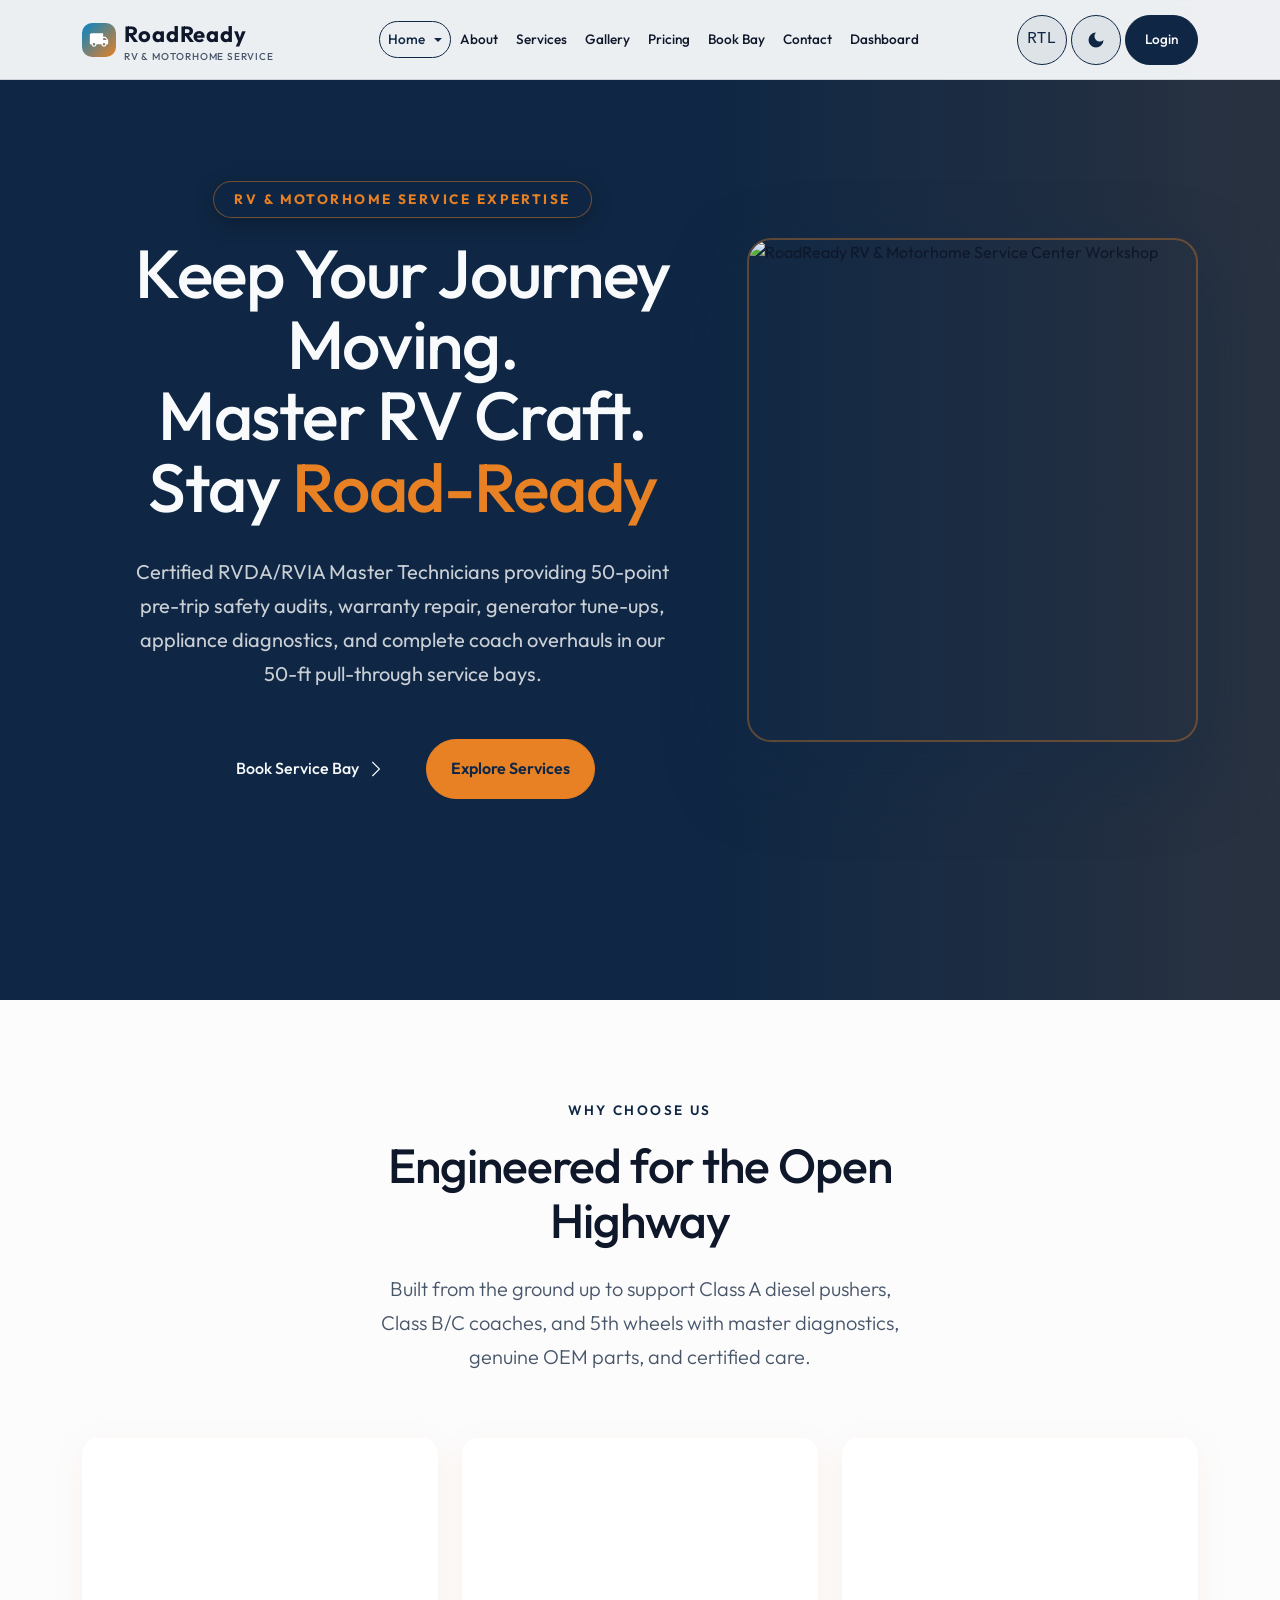
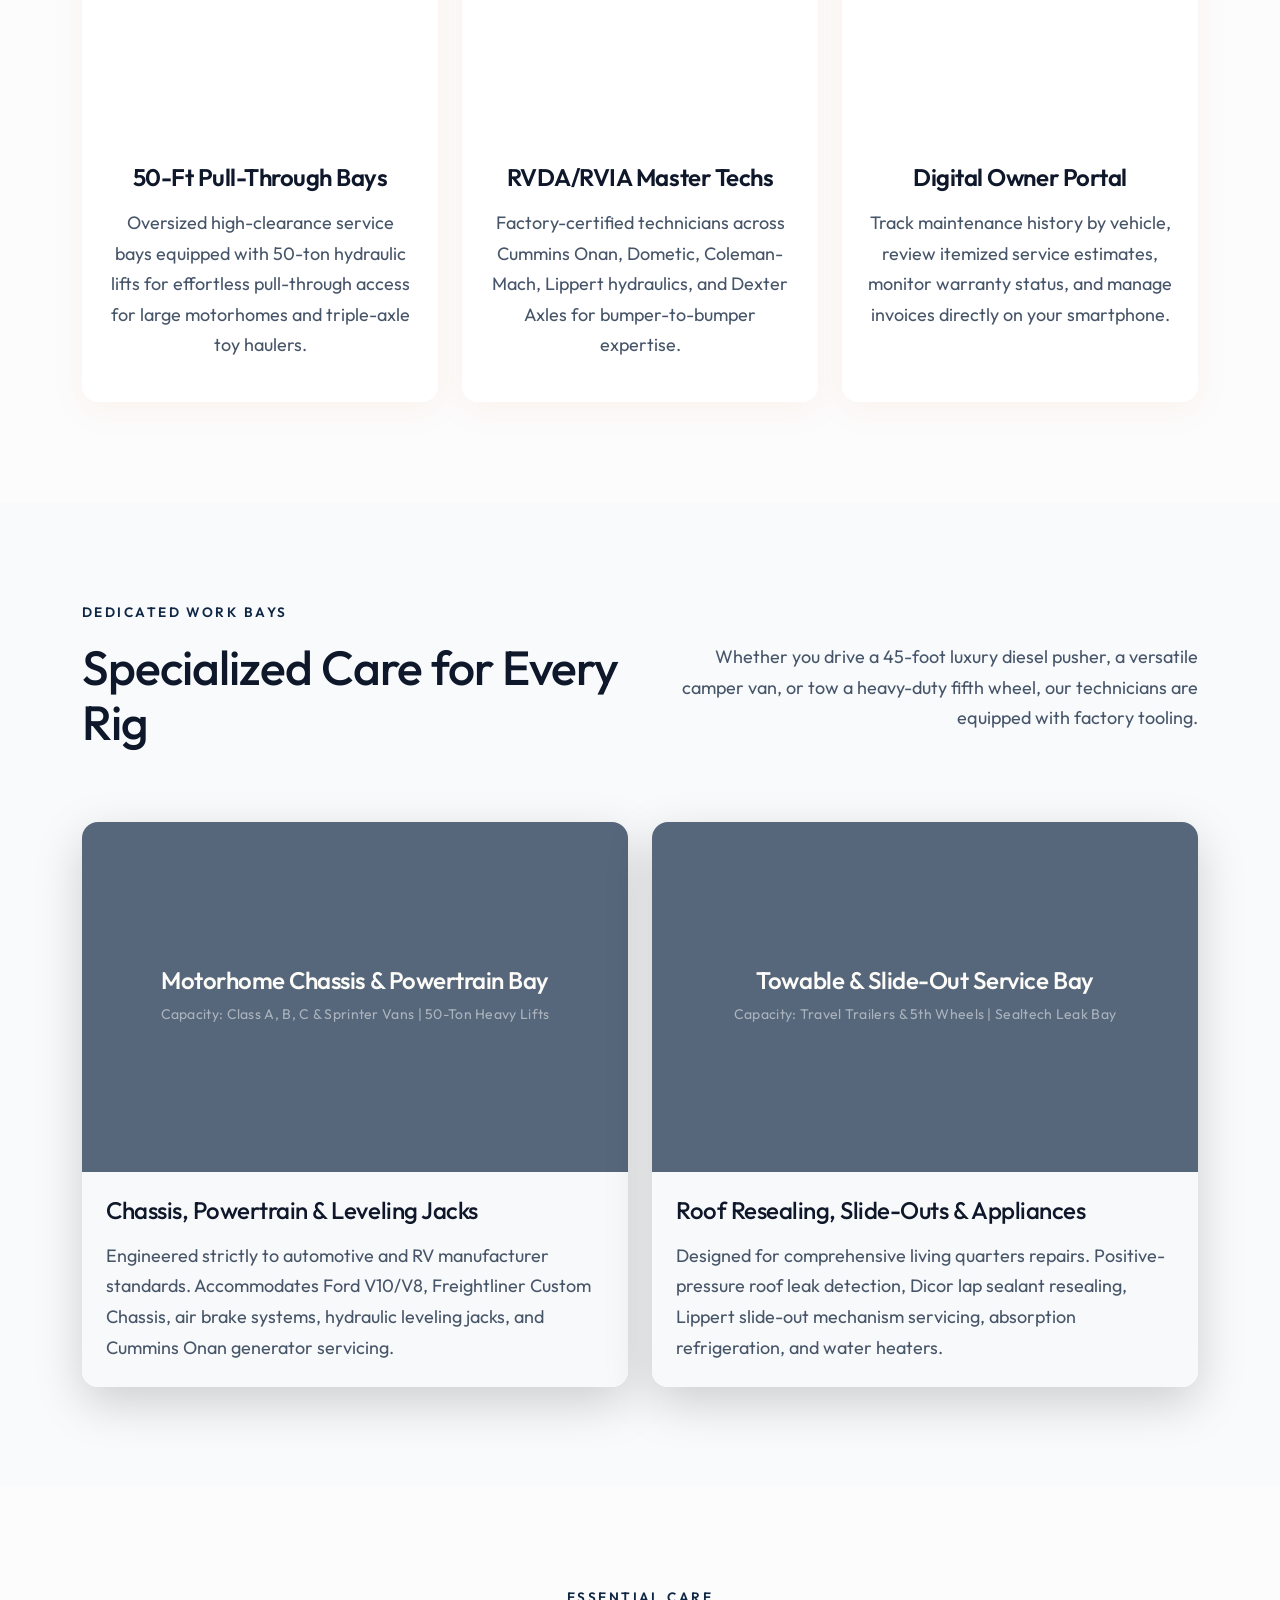
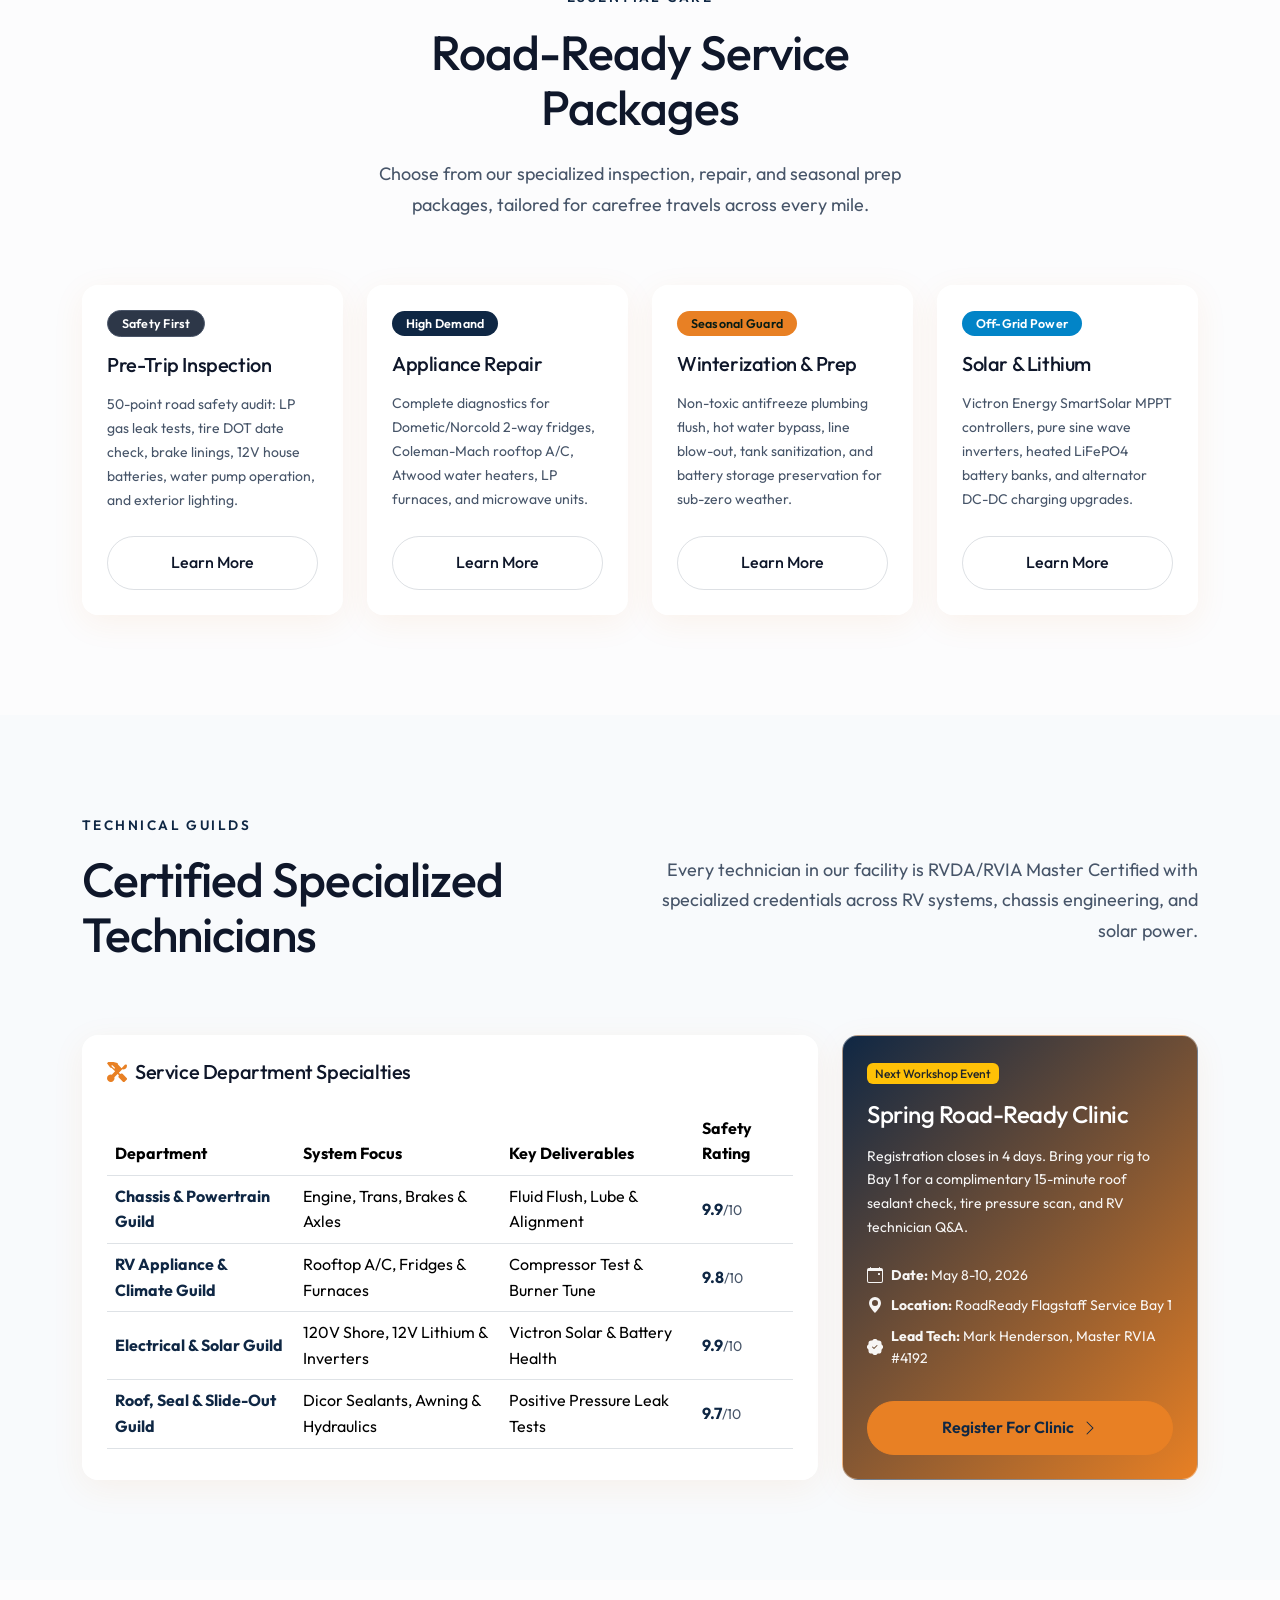
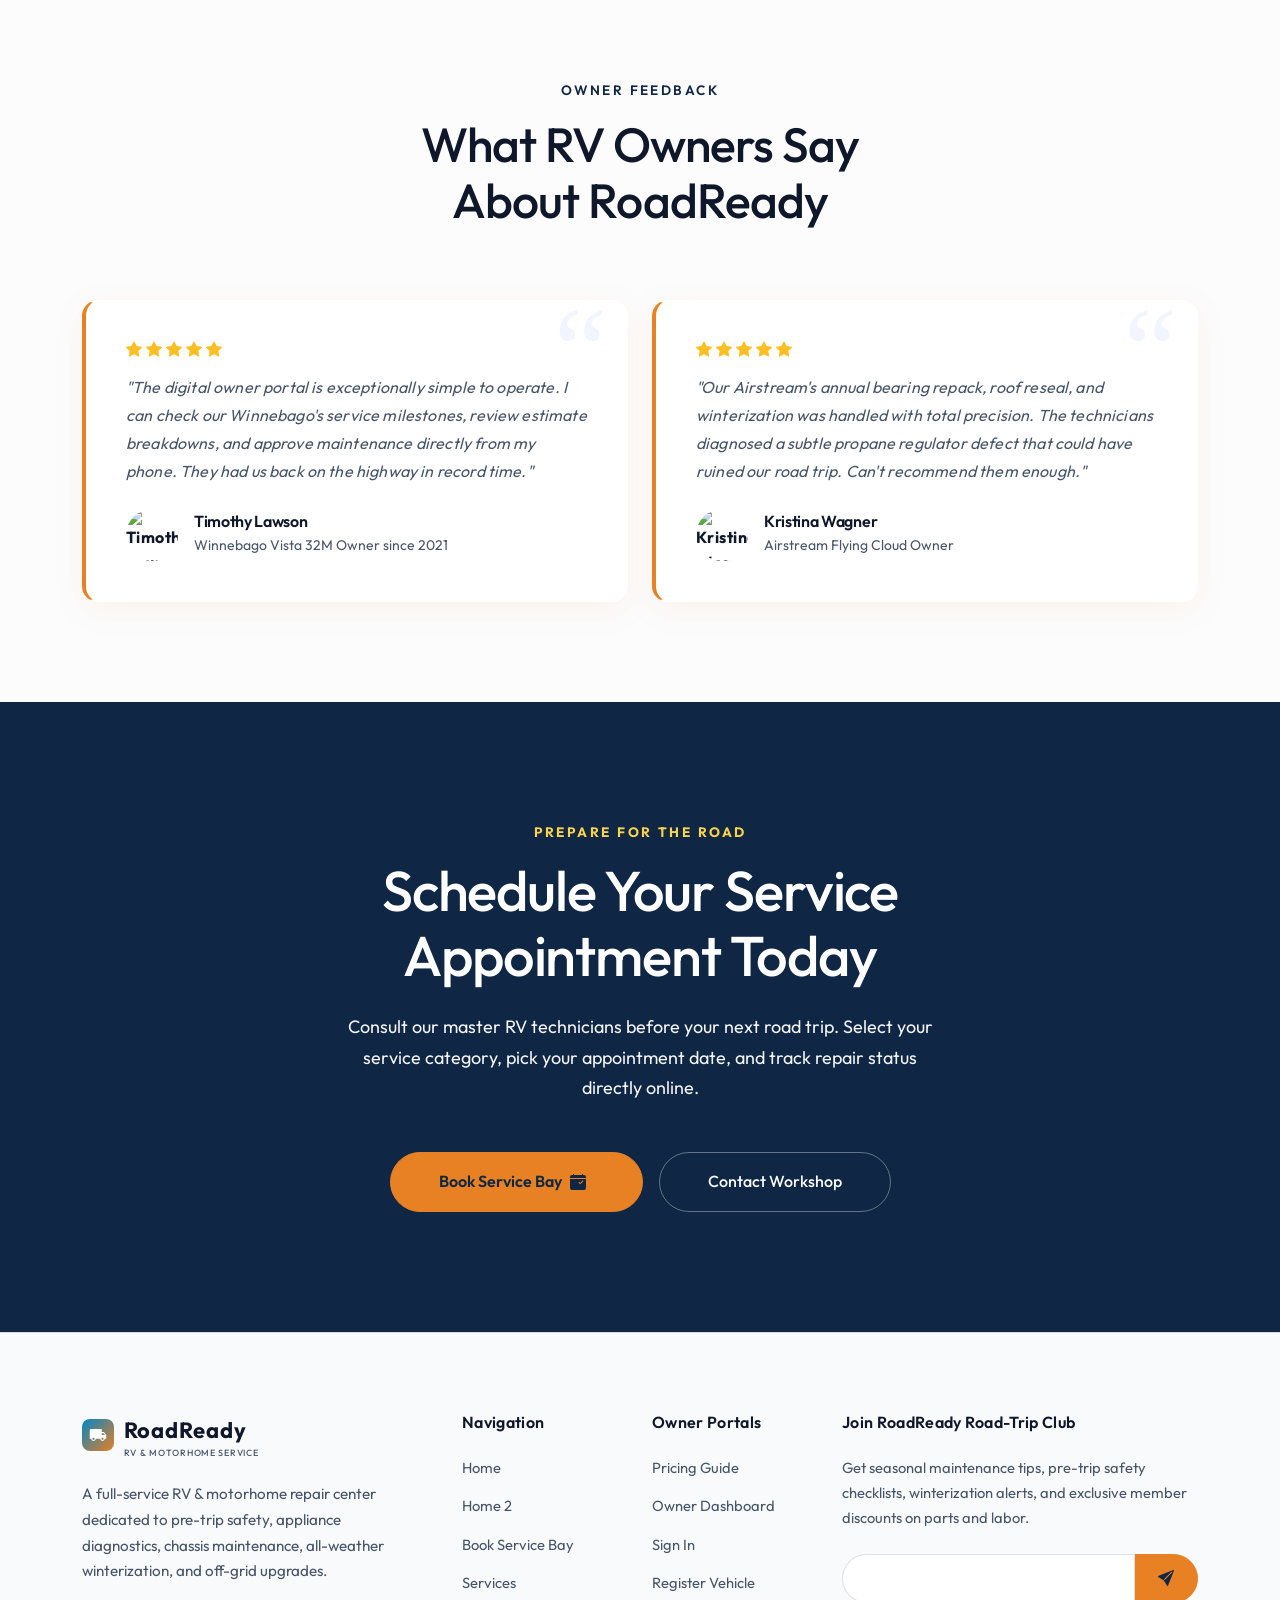
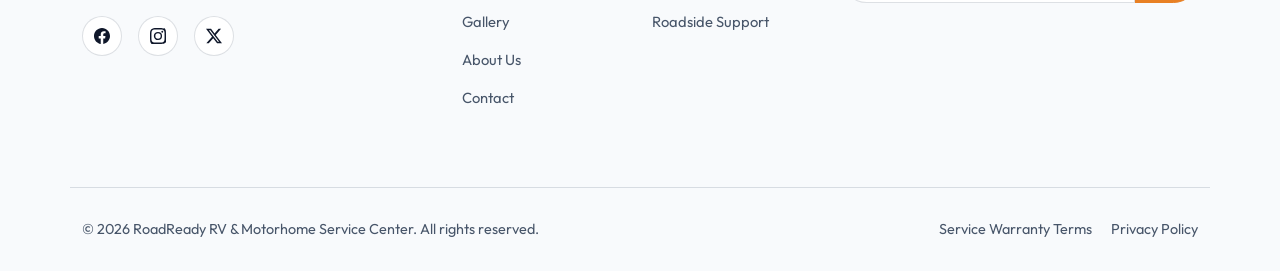
==== index.html @ 8b1268e2 "Initial commit: Complete RV & Motorhome Service Center website" ====
<!DOCTYPE html>
<html lang="en" dir="ltr" data-bs-theme="light">
<head>
  <meta charset="UTF-8">
  <meta name="viewport" content="width=device-width, initial-scale=1.0">
  <meta name="description" content="RoadReady RV & Motorhome Service Center offers master certified RV repairs, routine maintenance, appliance diagnosis, all-weather winterization, and off-grid solar upgrades.">
  <meta name="keywords" content="RV repair, motorhome service center, camper van maintenance, RV winterization, RV appliance repair, Airstream service, Winnebago repair, RV roof reseal">
  <meta name="author" content="RoadReady RV & Motorhome Service Center">
  <title>RoadReady — RV & Motorhome Service Center</title>
  
  <!-- Favicon -->
  <link rel="icon" type="image/svg+xml" href="data:image/svg+xml,<svg xmlns='http://www.w3.org/2000/svg' viewBox='0 0 24 24' fill='%23E88024'><path d='M20 8h-3V4H3c-1.1 0-2 .9-2 2v11h2c0 1.66 1.34 3 3 3s3-1.34 3-3h6c0 1.66 1.34 3 3 3s3-1.34 3-3h2v-5l-3-4zM6 18.5c-.83 0-1.5-.67-1.5-1.5s.67-1.5 1.5-1.5 1.5.67 1.5 1.5-.67 1.5-1.5 1.5zm12 0c-.83 0-1.5-.67-1.5-1.5s.67-1.5 1.5-1.5 1.5.67 1.5 1.5-.67 1.5-1.5 1.5zM17 12V9.5h2.5l1.88 2.5H17z'/></svg>">

  <!-- Google Fonts - Outfit -->
  <link rel="preconnect" href="https://fonts.googleapis.com">
  <link rel="preconnect" href="https://fonts.gstatic.com" crossorigin>
  <link href="https://fonts.googleapis.com/css2?family=Outfit:wght@300;400;500;600;700&display=swap" rel="stylesheet">

  <!-- Bootstrap 5.3.3 CSS -->
  <link href="https://cdn.jsdelivr.net/npm/bootstrap@5.3.3/dist/css/bootstrap.min.css" rel="stylesheet" integrity="sha384-QWTKZyjpPEjISv5WaRU9OFeRpok6YctnYmDr5pNlyT2bRjXh0JMhjY6hW+ALEwIH" crossorigin="anonymous">

  <!-- Custom Stylesheets -->
  <link rel="stylesheet" href="assets/css/style.css">
  <link rel="stylesheet" href="assets/css/dark-mode.css">
  <link rel="stylesheet" href="assets/css/rtl.css">

  <!-- JSON-LD Structured Data for Local Automotive / RV Repair Business -->
  <script type="application/ld+json">
  {
    "@context": "https://schema.org",
    "@type": "AutoRepair",
    "name": "RoadReady RV & Motorhome Service Center",
    "image": "https://images.unsplash.com/photo-1523987355523-c7b5b0dd90a7?auto=format&fit=crop&w=1200&q=80",
    "@id": "https://roadreadyrv.com/#business",
    "url": "https://roadreadyrv.com",
    "telephone": "+1-555-789-2273",
    "priceRange": "$$",
    "address": {
      "@type": "PostalAddress",
      "streetAddress": "742 Interstate Parkway",
      "addressLocality": "Flagstaff",
      "addressRegion": "AZ",
      "postalCode": "86001",
      "addressCountry": "US"
    },
    "geo": {
      "@type": "GeoCoordinates",
      "latitude": 35.1983,
      "longitude": -111.6513
    },
    "openingHoursSpecification": {
      "@type": "OpeningHoursSpecification",
      "dayOfWeek": [
        "Monday",
        "Tuesday",
        "Wednesday",
        "Thursday",
        "Friday",
        "Saturday"
      ],
      "opens": "07:30",
      "closes": "18:00"
    }
  }
  </script>
</head>
<body>

  <!-- ==========================================================================
       Header / Navigation Bar
       ========================================================================== */ -->
  <nav class="navbar navbar-expand-lg fixed-top navbar-rallyx">
    <div class="container">
      <!-- Logo -->
      <a class="navbar-brand navbar-brand-logo" href="index.html">
        <div class="brand-icon">
          <svg xmlns="http://www.w3.org/2000/svg" viewBox="0 0 24 24" fill="currentColor">
            <path d="M20 8h-3V4H3c-1.1 0-2 .9-2 2v11h2c0 1.66 1.34 3 3 3s3-1.34 3-3h6c0 1.66 1.34 3 3 3s3-1.34 3-3h2v-5l-3-4zM6 18.5c-.83 0-1.5-.67-1.5-1.5s.67-1.5 1.5-1.5 1.5.67 1.5 1.5-.67 1.5-1.5 1.5zm12 0c-.83 0-1.5-.67-1.5-1.5s.67-1.5 1.5-1.5 1.5.67 1.5 1.5-.67 1.5-1.5 1.5zM17 12V9.5h2.5l1.88 2.5H17z"/>
          </svg>
        </div>
        <div class="brand-text">
          <span class="brand-name">RoadReady</span>
          <span class="brand-sub">RV & Motorhome Service</span>
        </div>
      </a>

      <!-- Mobile Toggle -->
      <button class="navbar-toggler" type="button" data-bs-toggle="collapse" data-bs-target="#mainNavbar" aria-controls="mainNavbar" aria-expanded="false" aria-label="Toggle navigation">
        <span class="navbar-toggler-bar"></span>
        <span class="navbar-toggler-bar"></span>
        <span class="navbar-toggler-bar"></span>
      </button>

      <!-- Navigation Links -->
      <div class="collapse navbar-collapse navbar-collapse-mobile" id="mainNavbar">
        <ul class="navbar-nav mx-auto mb-2 mb-lg-0">
          <li class="nav-item dropdown">
            <a class="nav-link dropdown-toggle active" href="#" role="button" data-bs-toggle="dropdown" aria-expanded="false">
              Home
            </a>
            <ul class="dropdown-menu border-0 shadow-sm glass-card p-2">
              <li><a class="dropdown-item rounded-3 py-2 active" href="index.html">Home</a></li>
              <li><a class="dropdown-item rounded-3 py-2" href="home-2.html">Home 2</a></li>
            </ul>
          </li>
          <li class="nav-item">
            <a class="nav-link" href="about.html">About</a>
          </li>
          <li class="nav-item">
            <a class="nav-link" href="services.html">Services</a>
          </li>
          <li class="nav-item">
            <a class="nav-link" href="gallery.html">Gallery</a>
          </li>
          <li class="nav-item">
            <a class="nav-link" href="pricing.html">Pricing</a>
          </li>
          <li class="nav-item">
            <a class="nav-link" href="booking.html">Book Bay</a>
          </li>
          <li class="nav-item">
            <a class="nav-link" href="contact.html">Contact</a>
          </li>
          <li class="nav-item">
            <a class="nav-link" href="dashboard.html">Dashboard</a>
          </li>
        </ul>

        <!-- Right Side Utility Controls & CTAs -->
        <div class="d-flex align-items-center gap-3 flex-wrap">
          <!-- RTL Switcher -->
          <button class="utility-btn font-monospace" id="rtl-toggle" title="Toggle Text Direction" aria-label="Toggle RTL direction">RTL</button>
          
          <!-- Theme Toggle -->
          <button class="utility-btn" id="theme-toggle" title="Toggle Light/Dark Mode" aria-label="Toggle dark mode">
            <svg xmlns="http://www.w3.org/2000/svg" width="20" height="20" fill="currentColor" viewBox="0 0 24 24"><path d="M12 3a6 6 0 0 0 9 9 9 9 0 1 1-9-9Z"/></svg>
          </button>

          <!-- Login (Secondary CTA) -->
          <a href="login.html" class="btn-premium-primary">Login</a>
        </div>
      </div>
    </div>
  </nav>

  <!-- ==========================================================================
       Hero Section
       ========================================================================== */ -->
  <section class="hero-classic">
    <div class="hero-classic-overlay"></div>
    <div class="container hero-classic-content">
      <div class="row align-items-center py-5" style="min-height: calc(100vh - var(--header-height));">
        <div class="col-lg-7 text-center text-lg-start reveal-left active">
          <span class="section-tag">RV & Motorhome Service Expertise</span>
          <h1 class="headline">Keep Your Journey Moving.<br>Master RV Craft.<br>Stay <span>Road-Ready</span></h1>
          <p class="desc mb-5 mx-auto ms-lg-0">Certified RVDA/RVIA Master Technicians providing 50-point pre-trip safety audits, warranty repair, generator tune-ups, appliance diagnostics, and complete coach overhauls in our 50-ft pull-through service bays.</p>
          <div class="d-grid d-sm-flex gap-3 justify-content-center justify-content-lg-start">
            <a href="booking.html" class="btn-premium-primary py-3 px-4 pulse-button justify-content-center">Book Service Bay <svg xmlns="http://www.w3.org/2000/svg" width="18" height="18" fill="currentColor" viewBox="0 0 16 16"><path fill-rule="evenodd" d="M4.646 1.646a.5.5 0 0 1 .708 0l6 6a.5.5 0 0 1 0 .708l-6 6a.5.5 0 0 1-.708-.708L10.293 8 4.646 2.354a.5.5 0 0 1 0-.708z"/></svg></a>
            <a href="services.html" class="btn-premium-secondary py-3 px-4 justify-content-center">Explore Services</a>
          </div>
        </div>
        <div class="col-lg-5 hero-classic-img-col mt-5 mt-lg-0 reveal-right active">
          <!-- Hero Image Frame -->
          <div class="hero-classic-img-frame">
            <img src="https://images.unsplash.com/photo-1513311068348-19c8fbdc0bb6?auto=format&fit=crop&w=1000&q=80" alt="RoadReady RV & Motorhome Service Center Workshop" loading="eager">
          </div>
        </div>
      </div>
    </div>
  </section>

  <!-- ==========================================================================
       Why Choose RoadReady
       ========================================================================== */ -->
  <section class="bg-light-subtle">
    <div class="container">
      <!-- Why Choose Us Header -->
      <div class="row text-center mb-5 justify-content-center reveal">
        <div class="col-lg-6">
          <span class="section-tag">Why Choose Us</span>
          <h2 class="section-title mx-auto">Engineered for the Open Highway</h2>
          <p class="lead">Built from the ground up to support Class A diesel pushers, Class B/C coaches, and 5th wheels with master diagnostics, genuine OEM parts, and certified care.</p>
        </div>
      </div>

      <div class="row g-4">
        <!-- Feature 1 -->
        <div class="col-lg-4 reveal">
          <div class="glass-card p-0 overflow-hidden h-100 text-center d-flex flex-column justify-content-between">
            <div>
              <div class="why-choose-us-img" style="background-image: url('https://images.unsplash.com/photo-1619642751034-765dfdf7c58e?auto=format&fit=crop&w=800&q=80');"></div>
              <div class="px-4">
                <h3 class="h4 mb-3" style="font-weight:600;">50-Ft Pull-Through Bays</h3>
                <p>Oversized high-clearance service bays equipped with 50-ton hydraulic lifts for effortless pull-through access for large motorhomes and triple-axle toy haulers.</p>
              </div>
            </div>
            <div class="pb-4"></div>
          </div>
        </div>

        <!-- Feature 2 -->
        <div class="col-lg-4 reveal">
          <div class="glass-card p-0 overflow-hidden h-100 text-center d-flex flex-column justify-content-between">
            <div>
              <div class="why-choose-us-img" style="background-image: url('https://images.unsplash.com/photo-1581092160607-ee22621dd758?auto=format&fit=crop&w=800&q=80');"></div>
              <div class="px-4">
                <h3 class="h4 mb-3" style="font-weight:600;">RVDA/RVIA Master Techs</h3>
                <p>Factory-certified technicians across Cummins Onan, Dometic, Coleman-Mach, Lippert hydraulics, and Dexter Axles for bumper-to-bumper expertise.</p>
              </div>
            </div>
            <div class="pb-4"></div>
          </div>
        </div>

        <!-- Feature 3 -->
        <div class="col-lg-4 reveal">
          <div class="glass-card p-0 overflow-hidden h-100 text-center d-flex flex-column justify-content-between">
            <div>
              <div class="why-choose-us-img" style="background-image: url('https://images.unsplash.com/photo-1551288049-bebda4e38f71?auto=format&fit=crop&w=800&q=80');"></div>
              <div class="px-4">
                <h3 class="h4 mb-3" style="font-weight:600;">Digital Owner Portal</h3>
                <p>Track maintenance history by vehicle, review itemized service estimates, monitor warranty status, and manage invoices directly on your smartphone.</p>
              </div>
            </div>
            <div class="pb-4"></div>
          </div>
        </div>
      </div>
    </div>
  </section>

  <!-- ==========================================================================
       Specialized Service Bays Showcase
       ========================================================================== */ -->
  <section>
    <div class="container">
      <div class="row align-items-center mb-5 reveal">
        <div class="col-md-6 text-center text-md-start">
          <span class="section-tag">Dedicated Work Bays</span>
          <h2 class="section-title">Specialized Care for Every Rig</h2>
        </div>
        <div class="col-md-6 text-center text-md-end mt-3 mt-md-0">
          <p class="mb-0">Whether you drive a 45-foot luxury diesel pusher, a versatile camper van, or tow a heavy-duty fifth wheel, our technicians are equipped with factory tooling.</p>
        </div>
      </div>

      <div class="row g-4">
        <div class="col-lg-6 reveal-left">
          <div class="glass-card p-0 overflow-hidden border-0 shadow-lg h-100 d-flex flex-column">
            <!-- Facility Image -->
            <div class="position-relative overflow-hidden" style="height: 350px; background: url('https://images.unsplash.com/photo-1566847438217-76f82d383fca?auto=format&fit=crop&w=1000&q=80') center/cover no-repeat;">
              <div class="position-absolute top-0 start-0 w-100 h-100" style="background: rgba(15,39,68,0.7);"></div>
              <div class="position-absolute top-50 start-50 translate-middle text-white text-center w-100" style="z-index: 2;">
                <h4 style="font-weight: 550; color: #FDFBF7;">Motorhome Chassis & Powertrain Bay</h4>
                <p class="small text-white-50 mb-0" style="letter-spacing: 0.3px;">Capacity: Class A, B, C & Sprinter Vans | 50-Ton Heavy Lifts</p>
              </div>
            </div>
            <div class="p-4 bg-body-tertiary flex-grow-1">
              <h3 class="h4 mb-3" style="font-weight:500;">Chassis, Powertrain & Leveling Jacks</h3>
              <p class="mb-0">Engineered strictly to automotive and RV manufacturer standards. Accommodates Ford V10/V8, Freightliner Custom Chassis, air brake systems, hydraulic leveling jacks, and Cummins Onan generator servicing.</p>
            </div>
          </div>
        </div>

        <div class="col-lg-6 reveal-right">
          <div class="glass-card p-0 overflow-hidden border-0 shadow-lg h-100 d-flex flex-column">
            <!-- Facility Image -->
            <div class="position-relative overflow-hidden" style="height: 350px; background: url('https://images.unsplash.com/photo-1523987355523-c7b5b0dd90a7?auto=format&fit=crop&w=1000&q=80') center/cover no-repeat;">
              <div class="position-absolute top-0 start-0 w-100 h-100" style="background: rgba(15,39,68,0.7);"></div>
              <div class="position-absolute top-50 start-50 translate-middle text-white text-center w-100" style="z-index: 2;">
                <h4 style="font-weight: 550; color: #FDFBF7;">Towable & Slide-Out Service Bay</h4>
                <p class="small text-white-50 mb-0" style="letter-spacing: 0.3px;">Capacity: Travel Trailers & 5th Wheels | Sealtech Leak Bay</p>
              </div>
            </div>
            <div class="p-4 bg-body-tertiary flex-grow-1">
              <h3 class="h4 mb-3" style="font-weight:500;">Roof Resealing, Slide-Outs & Appliances</h3>
              <p class="mb-0">Designed for comprehensive living quarters repairs. Positive-pressure roof leak detection, Dicor lap sealant resealing, Lippert slide-out mechanism servicing, absorption refrigeration, and water heaters.</p>
            </div>
          </div>
        </div>
      </div>
    </div>
  </section>

  <!-- ==========================================================================
       Curated Service Packages
       ========================================================================== */ -->
  <section class="bg-light-subtle">
    <div class="container">
      <div class="row text-center mb-5 justify-content-center reveal">
        <div class="col-lg-6">
          <span class="section-tag">Essential Care</span>
          <h2 class="section-title mx-auto">Road-Ready Service Packages</h2>
          <p>Choose from our specialized inspection, repair, and seasonal prep packages, tailored for carefree travels across every mile.</p>
        </div>
      </div>

      <div class="row g-4">
        <!-- Card 1 -->
        <div class="col-lg-3 col-md-6 reveal">
          <div class="glass-card p-4 h-100 d-flex flex-column justify-content-between">
            <div>
              <span class="badge mb-3 theme-badge theme-badge-secondary">Safety First</span>
              <h3 class="h5 mb-3" style="font-weight:500;">Pre-Trip Inspection</h3>
              <p class="small text-muted mb-4">50-point road safety audit: LP gas leak tests, tire DOT date check, brake linings, 12V house batteries, water pump operation, and exterior lighting.</p>
            </div>
            <a href="services.html#maintenance" class="btn-premium-outline w-100 justify-content-center">Learn More</a>
          </div>
        </div>

        <!-- Card 2 -->
        <div class="col-lg-3 col-md-6 reveal">
          <div class="glass-card p-4 h-100 d-flex flex-column justify-content-between">
            <div>
              <span class="badge mb-3 theme-badge theme-badge-primary">High Demand</span>
              <h3 class="h5 mb-3" style="font-weight:500;">Appliance Repair</h3>
              <p class="small text-muted mb-4">Complete diagnostics for Dometic/Norcold 2-way fridges, Coleman-Mach rooftop A/C, Atwood water heaters, LP furnaces, and microwave units.</p>
            </div>
            <a href="services.html#appliances" class="btn-premium-outline w-100 justify-content-center">Learn More</a>
          </div>
        </div>

        <!-- Card 3 -->
        <div class="col-lg-3 col-md-6 reveal">
          <div class="glass-card p-4 h-100 d-flex flex-column justify-content-between">
            <div>
              <span class="badge mb-3 theme-badge theme-badge-accent">Seasonal Guard</span>
              <h3 class="h5 mb-3" style="font-weight:500;">Winterization & Prep</h3>
              <p class="small text-muted mb-4">Non-toxic antifreeze plumbing flush, hot water bypass, line blow-out, tank sanitization, and battery storage preservation for sub-zero weather.</p>
            </div>
            <a href="services.html#winterization" class="btn-premium-outline w-100 justify-content-center">Learn More</a>
          </div>
        </div>

        <!-- Card 4 -->
        <div class="col-lg-3 col-md-6 reveal">
          <div class="glass-card p-4 h-100 d-flex flex-column justify-content-between">
            <div>
              <span class="badge mb-3 theme-badge theme-badge-info">Off-Grid Power</span>
              <h3 class="h5 mb-3" style="font-weight:500;">Solar & Lithium</h3>
              <p class="small text-muted mb-4">Victron Energy SmartSolar MPPT controllers, pure sine wave inverters, heated LiFePO4 battery banks, and alternator DC-DC charging upgrades.</p>
            </div>
            <a href="services.html#solar" class="btn-premium-outline w-100 justify-content-center">Learn More</a>
          </div>
        </div>
      </div>
    </div>
  </section>

  <!-- ==========================================================================
       Master RV Technical Guilds
       ========================================================================== */ -->
  <section>
    <div class="container">
      <div class="row align-items-center mb-5 reveal">
        <div class="col-md-6 text-center text-md-start">
          <span class="section-tag">Technical Guilds</span>
          <h2 class="section-title">Certified Specialized Technicians</h2>
        </div>
        <div class="col-md-6 text-center text-md-end mt-3 mt-md-0">
          <p class="mb-0">Every technician in our facility is RVDA/RVIA Master Certified with specialized credentials across RV systems, chassis engineering, and solar power.</p>
        </div>
      </div>

      <div class="row g-4">
        <!-- Technical Specialists Table -->
        <div class="col-lg-8 reveal-left">
          <div class="glass-card p-4">
            <h3 class="h5 mb-4 d-flex align-items-center" style="font-weight:500;">
              <svg xmlns="http://www.w3.org/2000/svg" width="20" height="20" fill="var(--accent)" class="bi bi-tools me-2" viewBox="0 0 16 16"><path d="M1 0 0 1l2.2 3.081a1 1 0 0 0 .815.419h.07a1 1 0 0 1 .708.293l2.675 2.675-2.617 2.654A3.003 3.003 0 0 0 0 13a3 3 0 1 0 5.878-.851l2.654-2.617.968.968-.305.914a1 1 0 0 0 .242 1.023l3.27 3.27a.997.997 0 0 0 1.414 0l1.586-1.586a.997.997 0 0 0 0-1.414l-3.27-3.27a1 1 0 0 0-1.023-.242L10.5 9.5l-.96-.96 2.68-2.643A3.005 3.005 0 0 0 16 3c0-.552-.448-1-1-1a.998.998 0 0 0-.707.293L11.65 4.936l-2.64-2.64A1 1 0 0 1 8.717 1.587V1.52a1 1 0 0 0-.419-.816L5.217 0H1zm1.5 1.5.834.834a1 1 0 0 0 .708.293h.334l2.125 2.125-.707.707-2.125-2.125v-.334a1 1 0 0 0-.293-.708L2.5 1.5z"/></svg>
              Service Department Specialties
            </h3>
            <div class="table-responsive">
              <table class="table table-hover align-middle mb-0">
                <thead>
                  <tr>
                    <th scope="col">Department</th>
                    <th scope="col">System Focus</th>
                    <th scope="col">Key Deliverables</th>
                    <th scope="col">Safety Rating</th>
                  </tr>
                </thead>
                <tbody>
                  <tr>
                    <td><strong class="text-primary">Chassis & Powertrain Guild</strong></td>
                    <td>Engine, Trans, Brakes & Axles</td>
                    <td>Fluid Flush, Lube & Alignment</td>
                    <td><span class="fw-bold text-primary">9.9</span><span class="text-muted small">/10</span></td>
                  </tr>
                  <tr>
                    <td><strong class="text-primary">RV Appliance & Climate Guild</strong></td>
                    <td>Rooftop A/C, Fridges & Furnaces</td>
                    <td>Compressor Test & Burner Tune</td>
                    <td><span class="fw-bold text-primary">9.8</span><span class="text-muted small">/10</span></td>
                  </tr>
                  <tr>
                    <td><strong class="text-primary">Electrical & Solar Guild</strong></td>
                    <td>120V Shore, 12V Lithium & Inverters</td>
                    <td>Victron Solar & Battery Health</td>
                    <td><span class="fw-bold text-primary">9.9</span><span class="text-muted small">/10</span></td>
                  </tr>
                  <tr>
                    <td><strong class="text-primary">Roof, Seal & Slide-Out Guild</strong></td>
                    <td>Dicor Sealants, Awning & Hydraulics</td>
                    <td>Positive Pressure Leak Tests</td>
                    <td><span class="fw-bold text-primary">9.7</span><span class="text-muted small">/10</span></td>
                  </tr>
                </tbody>
              </table>
            </div>
          </div>
        </div>

        <!-- Call to Seasonal Clinic -->
        <div class="col-lg-4 reveal-right">
          <div class="glass-card p-4 h-100 d-flex flex-column justify-content-between bg-primary text-white" style="background: linear-gradient(135deg, var(--primary) 0%, #E88024 100%) !important;">
            <div>
              <span class="badge mb-3 text-dark bg-warning" style="font-weight: 500;">Next Workshop Event</span>
              <h3 class="h4 text-white mb-3" style="font-weight:500;">Spring Road-Ready Clinic</h3>
              <p class="text-white small mb-4" style="opacity: 0.95;">Registration closes in 4 days. Bring your rig to Bay 1 for a complimentary 15-minute roof sealant check, tire pressure scan, and RV technician Q&A.</p>
              <ul class="list-unstyled text-white small mb-4" style="opacity: 0.95;">
                <li class="mb-2 d-flex align-items-center">
                  <svg xmlns="http://www.w3.org/2000/svg" width="16" height="16" fill="currentColor" class="bi bi-calendar-event me-2 flex-shrink-0" viewBox="0 0 16 16"><path d="M11 6.5a.5.5 0 0 1 .5-.5h1a.5.5 0 0 1 .5.5v1a.5.5 0 0 1-.5.5h-1a.5.5 0 0 1-.5-.5z"/><path d="M3.5 0a.5.5 0 0 1 .5.5V1h8V.5a.5.5 0 0 1 1 0V1h1a2 2 0 0 1 2 2v11a2 2 0 0 1-2 2H2a2 2 0 0 1-2-2V3a2 2 0 0 1 2-2h1V.5a.5.5 0 0 1 .5-.5M1 4v10a1 1 0 0 0 1 1h12a1 1 0 0 0 1-1V4z"/></svg>
                  <span><strong>Date:</strong> May 8-10, 2026</span>
                </li>
                <li class="mb-2 d-flex align-items-center">
                  <svg xmlns="http://www.w3.org/2000/svg" width="16" height="16" fill="currentColor" class="bi bi-geo-alt-fill me-2 flex-shrink-0" viewBox="0 0 16 16"><path d="M8 16s6-5.686 6-10A6 6 0 0 0 2 6c0 4.314 6 10 6 10m0-7a3 3 0 1 1 0-6 3 3 0 0 1 0 6"/></svg>
                  <span><strong>Location:</strong> RoadReady Flagstaff Service Bay 1</span>
                </li>
                <li class="d-flex align-items-center">
                  <svg xmlns="http://www.w3.org/2000/svg" width="16" height="16" fill="currentColor" class="bi bi-patch-check-fill me-2 flex-shrink-0" viewBox="0 0 16 16"><path d="M10.067.87a2.89 2.89 0 0 0-4.134 0l-.622.638-.89-.011a2.89 2.89 0 0 0-2.924 2.924l.01.89-.636.622a2.89 2.89 0 0 0 0 4.134l.637.622-.011.89a2.89 2.89 0 0 0 2.924 2.924l.89-.01.622.636a2.89 2.89 0 0 0 4.134 0l.622-.637.89.011a2.89 2.89 0 0 0 2.924-2.924l-.01-.89.636-.622a2.89 2.89 0 0 0 0-4.134l-.637-.622.011-.89a2.89 2.89 0 0 0-2.924-2.924l-.89.01zm.287 5.984-3 3a.5.5 0 0 1-.708 0l-1.5-1.5a.5.5 0 1 1 .708-.708L7 8.793l2.646-2.647a.5.5 0 0 1 .708.708"/></svg>
                  <span><strong>Lead Tech:</strong> Mark Henderson, Master RVIA #4192</span>
                </li>
              </ul>
            </div>
            <a href="booking.html?type=clinic" class="btn-premium-secondary w-100 justify-content-center">Register For Clinic <svg xmlns="http://www.w3.org/2000/svg" width="16" height="16" fill="currentColor" class="bi bi-chevron-right" viewBox="0 0 16 16"><path fill-rule="evenodd" d="M4.646 1.646a.5.5 0 0 1 .708 0l6 6a.5.5 0 0 1 0 .708l-6 6a.5.5 0 0 1-.708-.708L10.293 8 4.646 2.354a.5.5 0 0 1 0-.708z"/></svg></a>
          </div>
        </div>
      </div>
    </div>
  </section>

  <!-- ==========================================================================
       RV Owner Testimonials
       ========================================================================== */ -->
  <section class="bg-light-subtle">
    <div class="container">
      <div class="row text-center mb-5 justify-content-center reveal">
        <div class="col-lg-6">
          <span class="section-tag">Owner Feedback</span>
          <h2 class="section-title mx-auto">What RV Owners Say About RoadReady</h2>
        </div>
      </div>

      <div class="row g-4 align-items-stretch">
        <!-- Review 1 -->
        <div class="col-md-6 reveal">
          <div class="glass-card testimonial-card h-100">
            <!-- Star Rating -->
            <div class="d-flex gap-1 mb-3" style="color: #FBBF24;">
              <svg xmlns="http://www.w3.org/2000/svg" width="16" height="16" fill="currentColor" viewBox="0 0 16 16"><path d="M3.612 15.443c-.386.198-.824-.149-.746-.592l.83-4.73L.173 6.765c-.329-.314-.158-.888.283-.95l4.898-.696L7.538.792c.197-.39.73-.39.927 0l2.184 4.327 4.898.696c.441.062.612.636.282.95l-3.522 3.356.83 4.73c.078.443-.36.79-.746.592L8 13.187l-4.389 2.256z"/></svg>
              <svg xmlns="http://www.w3.org/2000/svg" width="16" height="16" fill="currentColor" viewBox="0 0 16 16"><path d="M3.612 15.443c-.386.198-.824-.149-.746-.592l.83-4.73L.173 6.765c-.329-.314-.158-.888.283-.95l4.898-.696L7.538.792c.197-.39.73-.39.927 0l2.184 4.327 4.898.696c.441.062.612.636.282.95l-3.522 3.356.83 4.73c.078.443-.36.79-.746.592L8 13.187l-4.389 2.256z"/></svg>
              <svg xmlns="http://www.w3.org/2000/svg" width="16" height="16" fill="currentColor" viewBox="0 0 16 16"><path d="M3.612 15.443c-.386.198-.824-.149-.746-.592l.83-4.73L.173 6.765c-.329-.314-.158-.888.283-.95l4.898-.696L7.538.792c.197-.39.73-.39.927 0l2.184 4.327 4.898.696c.441.062.612.636.282.95l-3.522 3.356.83 4.73c.078.443-.36.79-.746.592L8 13.187l-4.389 2.256z"/></svg>
              <svg xmlns="http://www.w3.org/2000/svg" width="16" height="16" fill="currentColor" viewBox="0 0 16 16"><path d="M3.612 15.443c-.386.198-.824-.149-.746-.592l.83-4.73L.173 6.765c-.329-.314-.158-.888.283-.95l4.898-.696L7.538.792c.197-.39.73-.39.927 0l2.184 4.327 4.898.696c.441.062.612.636.282.95l-3.522 3.356.83 4.73c.078.443-.36.79-.746.592L8 13.187l-4.389 2.256z"/></svg>
              <svg xmlns="http://www.w3.org/2000/svg" width="16" height="16" fill="currentColor" viewBox="0 0 16 16"><path d="M3.612 15.443c-.386.198-.824-.149-.746-.592l.83-4.73L.173 6.765c-.329-.314-.158-.888.283-.95l4.898-.696L7.538.792c.197-.39.73-.39.927 0l2.184 4.327 4.898.696c.441.062.612.636.282.95l-3.522 3.356.83 4.73c.078.443-.36.79-.746.592L8 13.187l-4.389 2.256z"/></svg>
            </div>
            <p class="testimonial-quote mb-4">"The digital owner portal is exceptionally simple to operate. I can check our Winnebago's service milestones, review estimate breakdowns, and approve maintenance directly from my phone. They had us back on the highway in record time."</p>
            <div class="d-flex align-items-center gap-3">
              <img src="https://images.unsplash.com/photo-1507003211169-0a1dd7228f2d?auto=format&fit=crop&w=120&h=120&q=80" alt="Timothy Lawson" class="testimonial-avatar" style="object-fit: cover;">
              <div>
                <h4 class="h6 mb-0" style="font-weight:600;">Timothy Lawson</h4>
                <small class="text-muted">Winnebago Vista 32M Owner since 2021</small>
              </div>
            </div>
          </div>
        </div>

        <!-- Review 2 -->
        <div class="col-md-6 reveal">
          <div class="glass-card testimonial-card h-100">
            <!-- Star Rating -->
            <div class="d-flex gap-1 mb-3" style="color: #FBBF24;">
              <svg xmlns="http://www.w3.org/2000/svg" width="16" height="16" fill="currentColor" viewBox="0 0 16 16"><path d="M3.612 15.443c-.386.198-.824-.149-.746-.592l.83-4.73L.173 6.765c-.329-.314-.158-.888.283-.95l4.898-.696L7.538.792c.197-.39.73-.39.927 0l2.184 4.327 4.898.696c.441.062.612.636.282.95l-3.522 3.356.83 4.73c.078.443-.36.79-.746.592L8 13.187l-4.389 2.256z"/></svg>
              <svg xmlns="http://www.w3.org/2000/svg" width="16" height="16" fill="currentColor" viewBox="0 0 16 16"><path d="M3.612 15.443c-.386.198-.824-.149-.746-.592l.83-4.73L.173 6.765c-.329-.314-.158-.888.283-.95l4.898-.696L7.538.792c.197-.39.73-.39.927 0l2.184 4.327 4.898.696c.441.062.612.636.282.95l-3.522 3.356.83 4.73c.078.443-.36.79-.746.592L8 13.187l-4.389 2.256z"/></svg>
              <svg xmlns="http://www.w3.org/2000/svg" width="16" height="16" fill="currentColor" viewBox="0 0 16 16"><path d="M3.612 15.443c-.386.198-.824-.149-.746-.592l.83-4.73L.173 6.765c-.329-.314-.158-.888.283-.95l4.898-.696L7.538.792c.197-.39.73-.39.927 0l2.184 4.327 4.898.696c.441.062.612.636.282.95l-3.522 3.356.83 4.73c.078.443-.36.79-.746.592L8 13.187l-4.389 2.256z"/></svg>
              <svg xmlns="http://www.w3.org/2000/svg" width="16" height="16" fill="currentColor" viewBox="0 0 16 16"><path d="M3.612 15.443c-.386.198-.824-.149-.746-.592l.83-4.73L.173 6.765c-.329-.314-.158-.888.283-.95l4.898-.696L7.538.792c.197-.39.73-.39.927 0l2.184 4.327 4.898.696c.441.062.612.636.282.95l-3.522 3.356.83 4.73c.078.443-.36.79-.746.592L8 13.187l-4.389 2.256z"/></svg>
              <svg xmlns="http://www.w3.org/2000/svg" width="16" height="16" fill="currentColor" viewBox="0 0 16 16"><path d="M3.612 15.443c-.386.198-.824-.149-.746-.592l.83-4.73L.173 6.765c-.329-.314-.158-.888.283-.95l4.898-.696L7.538.792c.197-.39.73-.39.927 0l2.184 4.327 4.898.696c.441.062.612.636.282.95l-3.522 3.356.83 4.73c.078.443-.36.79-.746.592L8 13.187l-4.389 2.256z"/></svg>
            </div>
            <p class="testimonial-quote mb-4">"Our Airstream's annual bearing repack, roof reseal, and winterization was handled with total precision. The technicians diagnosed a subtle propane regulator defect that could have ruined our road trip. Can't recommend them enough."</p>
            <div class="d-flex align-items-center gap-3">
              <img src="https://images.unsplash.com/photo-1544005313-94ddf0286df2?auto=format&fit=crop&w=120&h=120&q=80" alt="Kristina Wagner" class="testimonial-avatar" style="object-fit: cover;">
              <div>
                <h4 class="h6 mb-0" style="font-weight:600;">Kristina Wagner</h4>
                <small class="text-muted">Airstream Flying Cloud Owner</small>
              </div>
            </div>
          </div>
        </div>
      </div>
    </div>
  </section>

  <!-- ==========================================================================
       Final Booking CTA
       ========================================================================== */ -->
  <section class="position-relative overflow-hidden bg-primary text-white" style="padding: 120px 0;">
    <div class="container text-center reveal">
      <span class="section-tag">Prepare For The Road</span>
      <h2 class="text-white mb-4 mx-auto" style="max-width: 700px;">Schedule Your Service Appointment Today</h2>
      <p class="text-white mb-5 mx-auto" style="max-width: 600px; opacity: 0.95;">Consult our master RV technicians before your next road trip. Select your service category, pick your appointment date, and track repair status directly online.</p>
      <div class="d-flex justify-content-center gap-3 flex-wrap">
        <a href="booking.html" class="btn-premium-secondary py-3 px-5">Book Service Bay <svg xmlns="http://www.w3.org/2000/svg" width="16" height="16" fill="currentColor" class="bi bi-calendar-event-fill me-2" viewBox="0 0 16 16"><path d="M4 .5a.5.5 0 0 0-1 0V1H2a2 2 0 0 0-2 2v1h16V3a2 2 0 0 0-2-2h-1V.5a.5.5 0 0 0-1 0V1H4zM16 14V5H0v9a2 2 0 0 0 2 2h12a2 2 0 0 0 2-2zM8.5 8.5a.5.5 0 0 1 .8-.4l.9.9 2.4-2.4a.5.5 0 0 1 .7.7L10.5 10a.5.5 0 0 1-.7 0z"/></svg></a>
        <a href="contact.html" class="btn-premium-outline py-3 px-5 btn-home1-contrast">Contact Workshop</a>
      </div>
    </div>
  </section>

  <!-- ==========================================================================
       Footer Section
       ========================================================================== */ -->
  <footer class="footer-rallyx">
    <div class="container">
      <div class="row g-4">
        <!-- Logo and info -->
        <div class="col-lg-4 col-md-6">
          <a class="footer-logo" href="index.html">
            <div class="brand-icon">
              <svg xmlns="http://www.w3.org/2000/svg" viewBox="0 0 24 24" fill="currentColor">
                <path d="M20 8h-3V4H3c-1.1 0-2 .9-2 2v11h2c0 1.66 1.34 3 3 3s3-1.34 3-3h6c0 1.66 1.34 3 3 3s3-1.34 3-3h2v-5l-3-4zM6 18.5c-.83 0-1.5-.67-1.5-1.5s.67-1.5 1.5-1.5 1.5.67 1.5 1.5-.67 1.5-1.5 1.5zm12 0c-.83 0-1.5-.67-1.5-1.5s.67-1.5 1.5-1.5 1.5.67 1.5 1.5-.67 1.5-1.5 1.5zM17 12V9.5h2.5l1.88 2.5H17z"/>
              </svg>
            </div>
            <div class="brand-text">
              <span class="brand-name">RoadReady</span>
              <span class="brand-sub">RV & Motorhome Service</span>
            </div>
          </a>
          <p class="footer-desc">A full-service RV & motorhome repair center dedicated to pre-trip safety, appliance diagnostics, chassis maintenance, all-weather winterization, and off-grid upgrades.</p>
          <div class="footer-socials">
            <a href="https://facebook.com" class="footer-social-link" aria-label="Facebook"><svg xmlns="http://www.w3.org/2000/svg" width="16" height="16" fill="currentColor" class="bi bi-facebook" viewBox="0 0 16 16"><path d="M16 8.049c0-4.446-3.582-8.05-8-8.05C3.58 0-.002 3.603-.002 8.05c0 4.017 2.926 7.347 6.75 7.951v-5.625h-2.03V8.05H6.75V6.275c0-2.017 1.195-3.131 3.022-3.131.876 0 1.791.157 1.791.157v1.98h-1.009c-.993 0-1.303.621-1.303 1.258v1.51h2.218l-.354 2.326H9.25V16c3.824-.604 6.75-3.934 6.75-7.951"/></svg></a>
            <a href="https://instagram.com" class="footer-social-link" aria-label="Instagram"><svg xmlns="http://www.w3.org/2000/svg" width="16" height="16" fill="currentColor" class="bi bi-instagram" viewBox="0 0 16 16"><path d="M8 0C5.829 0 5.556.01 4.703.048 3.85.088 3.269.222 2.76.42a3.9 3.9 0 0 0-1.417.923A3.9 3.9 0 0 0 .42 2.76C.222 3.268.087 3.85.048 4.7.01 5.555 0 5.827 0 8.001c0 2.172.01 2.444.048 3.297.04 1.849.222 2.428.42 2.931a3.9 3.9 0 0 0 .923 1.417 3.9 3.9 0 0 0 1.417.923c.51.198 1.09.333 1.942.372C5.555 16 5.827 16 8.001 16c2.172 0 2.44 0 3.297-.04 1.849-.039 2.428-.222 2.931-.42a3.9 3.9 0 0 0 1.417-.923 3.9 3.9 0 0 0 .923-1.417c.197-.509.332-1.09.372-1.942C15.99 10.445 16 10.173 16 8.001c0-2.172-.01-2.44-.048-3.297-.04-1.849-.222-2.428-.42-2.931a3.9 3.9 0 0 0-.923-1.417A3.9 3.9 0 0 0 13.24.42c-.51-.197-1.093-.332-1.942-.372C10.443.01 10.172 0 7.998 0zm-.717 1.442h.718c2.136 0 2.389.007 3.232.046.78.035 1.204.166 1.486.275.373.145.64.319.92.599.28.28.453.546.598.92.11.281.24.705.275 1.485.039.843.047 1.096.047 3.231s-.008 2.389-.047 3.232c-.035.78-.166 1.203-.275 1.485a2.5 2.5 0 0 1-.599.919c-.28.28-.546.453-.92.598-.28.11-.704.24-1.485.276-.843.038-1.096.047-3.232.047s-2.39-.009-3.233-.047c-.78-.036-1.203-.166-1.485-.276a2.5 2.5 0 0 1-.92-.598 2.5 2.5 0 0 1-.6-.92c-.109-.281-.24-.705-.275-1.485-.038-.843-.046-1.096-.046-3.233s.008-2.388.046-3.231c.036-.78.166-1.204.276-1.486.145-.373.319-.64.599-.92.28-.28.546-.453.92-.598.282-.11.705-.24 1.485-.276.738-.034 1.024-.044 2.515-.045zm4.988 1.328a.96.96 0 1 0 0 1.92.96.96 0 0 0 0-1.92m-4.27 1.122a4.109 4.109 0 1 0 0 8.217 4.109 4.109 0 0 0 0-8.217m0 1.441a2.667 2.667 0 1 1 0 5.334 2.667 2.667 0 0 1 0-5.334"/></svg></a>
            <a href="https://twitter.com" class="footer-social-link" aria-label="Twitter"><svg xmlns="http://www.w3.org/2000/svg" width="16" height="16" fill="currentColor" class="bi bi-twitter-x" viewBox="0 0 16 16"><path d="M12.6.75h2.454l-5.36 6.142L16 15.25h-4.937l-3.867-5.07-4.425 5.07H.316l5.733-6.57L0 .75h5.063l3.495 4.633L12.601.75Zm-.86 13.028h1.36L4.323 2.145H2.865z"/></svg></a>
          </div>
        </div>

        <!-- Quick Links -->
        <div class="col-lg-2 col-md-6">
          <h4 class="footer-title">Navigation</h4>
          <ul class="footer-links">
            <li><a href="index.html">Home</a></li>
            <li><a href="home-2.html">Home 2</a></li>
            <li><a href="booking.html">Book Service Bay</a></li>
            <li><a href="services.html">Services</a></li>
            <li><a href="gallery.html">Gallery</a></li>
            <li><a href="about.html">About Us</a></li>
            <li><a href="contact.html">Contact</a></li>
          </ul>
        </div>

        <!-- Resources -->
        <div class="col-lg-2 col-md-6">
          <h4 class="footer-title">Owner Portals</h4>
          <ul class="footer-links">
            <li><a href="pricing.html">Pricing Guide</a></li>
            <li><a href="dashboard.html">Owner Dashboard</a></li>
            <li><a href="login.html">Sign In</a></li>
            <li><a href="register.html">Register Vehicle</a></li>
            <li><a href="404.html">Roadside Support</a></li>
          </ul>
        </div>

        <!-- Newsletter -->
        <div class="col-lg-4 col-md-6 footer-newsletter">
          <h4 class="footer-title">Join RoadReady Road-Trip Club</h4>
          <p>Get seasonal maintenance tips, pre-trip safety checklists, winterization alerts, and exclusive member discounts on parts and labor.</p>
          <form class="newsletter-form mt-4" id="newsletterForm">
            <div class="input-group mb-3">
              <input type="email" class="form-control" placeholder="Your email address" required aria-label="Email address">
              <button class="newsletter-btn" type="submit" aria-label="Subscribe">
                <svg xmlns="http://www.w3.org/2000/svg" width="16" height="16" fill="currentColor" class="bi bi-send-fill" viewBox="0 0 16 16"><path d="M15.964.686a.5.5 0 0 0-.65-.65L.767 5.855H.766l-.452.18a.5.5 0 0 0-.082.887l.41.26.001.002 4.995 3.178 3.178 4.995.002.002.26.41a.5.5 0 0 0 .886-.083zm-1.833 1.89L6.637 10.07l-.215-.338a.5.5 0 0 0-.154-.154l-.338-.215 7.494-7.494 1.178-.471z"/></svg>
              </button>
            </div>
          </form>
        </div>
      </div>

      <!-- Footer Bottom -->
      <div class="row footer-bottom">
        <div class="col-md-6 text-start mb-3 mb-md-0">
          <span>&copy; 2026 RoadReady RV & Motorhome Service Center. All rights reserved.</span>
        </div>
        <div class="col-md-6 text-md-end text-start">
          <a href="contact.html" class="me-3">Service Warranty Terms</a>
          <a href="contact.html">Privacy Policy</a>
        </div>
      </div>
    </div>
  </footer>

  <!-- Back to top button -->
  <button class="back-to-top" id="backToTop" title="Go to top" aria-label="Scroll back to top">
    <svg xmlns="http://www.w3.org/2000/svg" width="20" height="20" fill="currentColor" class="bi bi-arrow-up" viewBox="0 0 16 16"><path fill-rule="evenodd" d="M8 15a.5.5 0 0 0 .5-.5V2.707l3.146 3.147a.5.5 0 0 0 .708-.708l-4-4a.5.5 0 0 0-.708 0l-4 4a.5.5 0 1 0 .708.708L7.5 2.707V14.5a.5.5 0 0 0 .5.5"/></svg>
  </button>

  <!-- Bootstrap 5 Bundle CDN -->
  <script src="https://cdn.jsdelivr.net/npm/bootstrap@5.3.3/dist/js/bootstrap.bundle.min.js" integrity="sha384-YvpcrYf0tY3lHB60NNkmXc5s9fDVZLESaAA55NDzOxhy9GkcIdslK1eN7N6jIeHz" crossorigin="anonymous"></script>

  <!-- Core Javascript -->
  <script src="assets/js/main.js"></script>
</body>
</html>
---- assets/css/style.css ----
/* ==========================================================================
   RoadReady RV & Motorhome Service Center Base Stylesheet
   ========================================================================== */

/* Import Google Font 'Outfit' */
@import url('https://fonts.googleapis.com/css2?family=Outfit:wght@300;400;500;600;700&display=swap');

:root {
  /* Brand Colors */
  --primary: #0F2744;          /* Deep Highway Navy */
  --primary-rgb: 15, 39, 68;
  --accent: #E88024;           /* Expedition Amber / Safety Gold */
  --accent-rgb: 232, 128, 36;
  --electric-blue: #0284C7;    /* Roadway Azure / Service Blue */
  --electric-blue-rgb: 2, 132, 199;
  
  /* Theme Colors (Light Theme Default) */
  --bg-main: #F8FAFC;          /* Clean Highway Slate-White */
  --bg-card: rgba(255, 255, 255, 0.96);
  --bg-navbar: rgba(248, 250, 252, 0.95);
  --border-color: rgba(15, 39, 68, 0.14);
  --text-main: #0F172A;        /* Rugged Slate Black */
  --text-muted: #475569;       /* Muted Highway Slate */
  --text-light: #F8FAFC;
  
  /* Font Family */
  --font-sans: 'Outfit', sans-serif;
  
  /* Layout */
  --header-height: 80px;
  --transition-smooth: all 0.4s cubic-bezier(0.16, 1, 0.3, 1);
  --transition-fast: all 0.25s ease;
  
  /* Shadows & Glassmorphism */
  --shadow-sm: 0 2px 8px rgba(15, 39, 68, 0.05);
  --shadow-md: 0 10px 30px rgba(15, 39, 68, 0.08);
  --shadow-lg: 0 20px 40px rgba(15, 39, 68, 0.12);
  --glass-border: 1px solid rgba(255, 255, 255, 0.4);
  --glass-shadow: 0 8px 32px 0 rgba(232, 128, 36, 0.08);
}

/* ==========================================================================
   Base & Typography
   ========================================================================== */
* {
  box-sizing: border-box;
  margin: 0;
  padding: 0;
}

body {
  font-family: var(--font-sans);
  background-color: var(--bg-main);
  color: var(--text-main);
  line-height: 1.6;
  font-size: 16px;
  overflow-x: hidden;
  transition: var(--transition-smooth);
}

h1, h2, h3, h4, h5, h6 {
  font-family: var(--font-sans);
  font-weight: 500;
  color: var(--text-main);
  line-height: 1.15;
  letter-spacing: -0.02em;
}

h1 { font-size: clamp(40px, 8vw, 84px); }
h2 { font-size: clamp(32px, 6vw, 56px); }

p {
  font-size: clamp(14px, 2vw, 18px);
  color: var(--text-muted);
  line-height: 1.7;
}

a {
  text-decoration: none;
  color: inherit;
  transition: var(--transition-fast);
}

/* ==========================================================================
   Premium Components & Utilities
   ========================================================================== */

/* Glassmorphism Cards */
.glass-card {
  background: var(--bg-card);
  backdrop-filter: blur(16px);
  -webkit-backdrop-filter: blur(16px);
  border: var(--glass-border);
  border-radius: 16px;
  box-shadow: var(--glass-shadow);
  padding: 2.5rem;
  transition: var(--transition-smooth);
}

.glass-card:hover {
  transform: translateY(-6px);
  box-shadow: 0 20px 40px rgba(0, 82, 255, 0.1);
  border-color: rgba(var(--electric-blue-rgb), 0.25);
}

/* Premium Buttons */
.btn-premium-primary {
  background: var(--primary);
  color: var(--text-light);
  font-weight: 500;
  padding: 0.8rem 2rem;
  border-radius: 50px;
  border: 1px solid var(--primary);
  display: inline-flex;
  align-items: center;
  gap: 0.5rem;
  position: relative;
  overflow: hidden;
  z-index: 1;
  transition: var(--transition-smooth);
}

.btn-premium-primary::before {
  content: '';
  position: absolute;
  top: 0; left: 0;
  width: 100%; height: 100%;
  background: var(--electric-blue);
  z-index: -1;
  transform: scaleX(0);
  transform-origin: right;
  transition: transform 0.5s cubic-bezier(0.16, 1, 0.3, 1);
}

.btn-premium-primary:hover {
  color: var(--primary);
  border-color: var(--electric-blue);
  box-shadow: 0 12px 28px rgba(0, 82, 255, 0.35);
  transform: translateY(-2px);
  letter-spacing: 0.01em;
}

.btn-premium-primary:hover::before {
  transform: scaleX(1);
  transform-origin: left;
}

.btn-premium-secondary {
  background: var(--accent);
  color: var(--primary);
  font-weight: 600;
  padding: 0.8rem 2rem;
  border-radius: 50px;
  border: 1px solid var(--accent);
  display: inline-flex;
  align-items: center;
  gap: 0.5rem;
  transition: var(--transition-smooth);
}

.btn-premium-secondary:hover {
  background: var(--primary);
  color: var(--accent);
  border-color: var(--accent);
  transform: translateY(-2px);
  box-shadow: 0 12px 28px rgba(10, 30, 54, 0.35);
}

.btn-premium-outline {
  background: transparent;
  color: var(--text-main);
  font-weight: 500;
  padding: 0.8rem 2rem;
  border-radius: 50px;
  border: 1.5px solid var(--border-color);
  display: inline-flex;
  align-items: center;
  gap: 0.5rem;
  transition: var(--transition-smooth);
}

.btn-premium-outline:hover {
  background: var(--electric-blue);
  color: var(--primary);
  border-color: var(--electric-blue);
  transform: translateY(-2px);
  box-shadow: 0 12px 28px rgba(0, 82, 255, 0.3);
}

.btn-home1-contrast {
  color: var(--text-light);
  border-color: rgba(255, 255, 255, 0.35);
}

.btn-home1-contrast:hover {
  background: var(--text-light);
  color: var(--primary);
  border-color: var(--text-light);
}

/* Sections Styling */
section {
  padding: 100px 0;
  position: relative;
}

.section-tag {
  color: var(--primary);
  font-size: 0.85rem;
  text-transform: uppercase;
  letter-spacing: 0.18em;
  font-weight: 600;
  display: block;
  margin-bottom: 1rem;
}

/* Make section tags pop inside all hero banner sections with background and border badge */
.hero-classic .section-tag,
.hero-luxury .section-tag,
.page-hero .section-tag {
  display: inline-block !important;
  background: rgba(15, 39, 68, 0.75) !important;
  backdrop-filter: blur(12px) !important;
  -webkit-backdrop-filter: blur(12px) !important;
  border: 1.5px solid rgba(var(--accent-rgb), 0.45) !important;
  color: var(--accent) !important;
  font-weight: 700 !important;
  letter-spacing: 0.18em !important;
  padding: 0.4rem 1.25rem !important;
  border-radius: 50px !important;
  box-shadow: 0 6px 20px rgba(0, 0, 0, 0.25) !important;
  margin-bottom: 1.25rem !important;
  text-shadow: none !important;
}

/* High contrast overrides for section-tags inside primary navy sections */
section.bg-primary .section-tag,
.bg-primary .section-tag {
  color: #FCD34D !important;
  font-weight: 700 !important;
  text-shadow: none !important;
}

.text-main {
  color: var(--text-main) !important;
}

.section-title {
  font-size: clamp(28px, 4vw, 48px);
  margin-bottom: 1.5rem;
  max-width: 600px;
  color: var(--text-main);
}

/* ==========================================================================
   Header & Navigation
   ========================================================================== */
.navbar-rallyx {
  position: fixed;
  top: 0; left: 0; right: 0;
  z-index: 1030;
  height: var(--header-height);
  background: var(--bg-navbar);
  backdrop-filter: blur(12px);
  -webkit-backdrop-filter: blur(12px);
  border-bottom: 1px solid var(--border-color);
  transition: var(--transition-smooth);
}

.navbar-rallyx > .container {
  height: 100%;
  display: flex;
  align-items: center;
  justify-content: space-between;
  flex-wrap: nowrap !important;
}

.navbar-rallyx.scrolled {
  height: 70px;
  background: var(--bg-navbar);
  box-shadow: var(--shadow-sm);
}

/* NEXSHOT Brand Logo */
.navbar-brand-logo {
  display: flex;
  align-items: center;
  gap: 0.5rem;
  font-size: 22px;
  font-weight: 700;
  letter-spacing: 0.06em;
  color: var(--electric-blue) !important;
}

.navbar-brand-logo .brand-icon {
  width: 34px;
  height: 34px;
  background: linear-gradient(135deg, var(--electric-blue), var(--accent));
  border-radius: 10px;
  display: flex;
  align-items: center;
  justify-content: center;
  flex-shrink: 0;
  transition: var(--transition-smooth);
}

.navbar-brand-logo .brand-icon svg {
  fill: #ffffff;
  width: 20px;
  height: 20px;
}

.navbar-brand-logo .brand-name {
  color: var(--text-main) !important;
  font-weight: 700;
  letter-spacing: 0.04em;
}

.navbar-brand-logo .brand-sub {
  color: var(--text-muted) !important;
  font-size: 10px;
  font-weight: 500;
  letter-spacing: 0.08em;
  text-transform: uppercase;
  display: block;
  line-height: 1;
}

.navbar-brand-logo:hover .brand-icon {
  transform: rotate(-8deg) scale(1.05);
}

.navbar-brand-logo .brand-text {
  display: flex;
  flex-direction: column;
  justify-content: center;
}

.navbar-rallyx .nav-link {
  font-weight: 500;
  font-size: 0.95rem;
  color: var(--text-main);
  padding: 0.4rem 1rem !important;
  border: 1px solid transparent;
  border-radius: 30px;
  transition: var(--transition-fast);
  white-space: nowrap;
  display: inline-flex;
  align-items: center;
}

.navbar-rallyx .nav-link:hover {
  color: var(--primary);
}

.navbar-rallyx .nav-link.active {
  border-color: var(--primary);
  color: var(--primary);
}

.navbar-rallyx .dropdown-toggle::after {
  margin-left: 0.55rem;
  margin-right: 0;
  vertical-align: 0.15em;
  transition: transform 0.25s ease;
}

/* Dropdown Menu Item Styling */
.navbar-rallyx .dropdown-menu .dropdown-item {
  color: var(--text-main);
  transition: var(--transition-fast);
}

.navbar-rallyx .dropdown-menu .dropdown-item:hover {
  background: rgba(var(--primary-rgb), 0.05);
  color: var(--primary);
}

.navbar-rallyx .dropdown-menu .dropdown-item.active {
  background: var(--primary);
  color: var(--text-light);
}

@media (min-width: 992px) {
  .navbar-rallyx .navbar-nav { align-items: center; }
  .navbar-rallyx .navbar-collapse {
    align-items: center;
    flex-wrap: nowrap !important;
  }
  .navbar-rallyx .navbar-collapse > div { flex-wrap: nowrap !important; }
}

@media (min-width: 992px) and (max-width: 1280px) {
  .navbar-rallyx .nav-link {
    padding: 0.4rem 0.5rem !important;
    font-size: 0.85rem;
  }
  .navbar-rallyx .navbar-collapse > div { gap: 0.25rem !important; }
  .navbar-rallyx .btn-premium-primary,
  .navbar-rallyx .btn-premium-outline,
  .navbar-rallyx .btn-premium-secondary {
    padding: 0.55rem 1.2rem !important;
    font-size: 0.85rem;
  }
  .navbar-rallyx .utility-btn { width: 36px; height: 36px; }
}

/* Align utility buttons height with premium buttons in the header */
@media (min-width: 992px) {
  .navbar-rallyx .utility-btn {
    height: 44px;
    width: 44px;
  }
}
@media (min-width: 1280px) {
  .navbar-rallyx .utility-btn {
    height: 50px;
    width: 50px;
  }
  .navbar-rallyx .btn-premium-primary,
  .navbar-rallyx .btn-premium-outline,
  .navbar-rallyx .btn-premium-secondary {
    height: 50px;
    display: inline-flex;
    align-items: center;
    justify-content: center;
  }
}
@media (min-width: 992px) and (max-width: 1279px) {
  .navbar-rallyx .utility-btn {
    height: 38px;
    width: 38px;
  }
  .navbar-rallyx .btn-premium-primary,
  .navbar-rallyx .btn-premium-outline,
  .navbar-rallyx .btn-premium-secondary {
    height: 38px;
    display: inline-flex;
    align-items: center;
    justify-content: center;
  }
}

/* Theme / RTL Toggles */
.utility-btn {
  background: rgba(var(--primary-rgb), 0.06);
  border: 1.5px solid var(--primary);
  color: var(--primary);
  width: 40px;
  height: 40px;
  border-radius: 50%;
  display: flex;
  align-items: center;
  justify-content: center;
  cursor: pointer;
  transition: all 0.4s cubic-bezier(0.16, 1, 0.3, 1);
}

.utility-btn:hover {
  background: var(--primary);
  color: var(--text-light);
  border-color: var(--primary);
  transform: rotate(15deg) scale(1.08);
}

/* Mobile Hamburger */
.navbar-toggler {
  border: none;
  padding: 0;
  width: 30px;
  height: 24px;
  position: relative;
  transition: var(--transition-fast);
}
.navbar-toggler:focus { box-shadow: none; }

.navbar-toggler-bar {
  display: block;
  width: 100%;
  height: 2px;
  background: var(--text-main);
  position: absolute;
  left: 0;
  transition: var(--transition-smooth);
}
.navbar-toggler-bar:nth-child(1) { top: 0; }
.navbar-toggler-bar:nth-child(2) { top: 11px; }
.navbar-toggler-bar:nth-child(3) { top: 22px; }

.navbar-toggler[aria-expanded="true"] .navbar-toggler-bar:nth-child(1) {
  transform: translateY(11px) rotate(45deg);
}
.navbar-toggler[aria-expanded="true"] .navbar-toggler-bar:nth-child(2) {
  opacity: 0;
}
.navbar-toggler[aria-expanded="true"] .navbar-toggler-bar:nth-child(3) {
  transform: translateY(-11px) rotate(-45deg);
}

@media (max-width: 991.98px) {
  .navbar-collapse-mobile {
    position: fixed;
    top: var(--header-height);
    left: 0;
    width: 100vw;
    height: calc(100vh - var(--header-height));
    background: var(--bg-main) !important;
    z-index: 1040;
    padding: 2.5rem 1.5rem;
    overflow-y: auto;
    transform: translateX(-100%);
    transition: var(--transition-smooth);
    display: flex;
    flex-direction: column;
  }
  .navbar-collapse-mobile.show { transform: translateX(0); }
  .navbar-rallyx.scrolled .navbar-collapse-mobile {
    top: 70px;
    height: calc(100vh - 70px);
  }
  
  .navbar-rallyx .navbar-nav { 
    text-align: center !important; 
    margin-bottom: 2rem;
    width: 100%;
  }
  
  .navbar-rallyx .navbar-nav .nav-item {
    margin-bottom: 0.75rem;
    width: 100%;
    display: flex;
    justify-content: center;
  }
  
  .navbar-rallyx .navbar-nav .nav-link {
    font-size: 1.25rem !important;
    font-weight: 600 !important;
    color: var(--text-main) !important;
    padding: 0.8rem 1.8rem !important;
    border-radius: 12px;
    background: transparent !important;
    border: 1px solid transparent !important;
    display: inline-flex;
    align-items: center;
    justify-content: center;
    gap: 0.5rem;
    transition: var(--transition-fast);
  }
  
  .navbar-rallyx .navbar-nav .nav-link:hover,
  .navbar-rallyx .navbar-nav .nav-link.active {
    color: var(--accent) !important;
    background: rgba(var(--primary-rgb), 0.05) !important;
    border-color: rgba(var(--accent-rgb), 0.15) !important;
  }
  
  /* Dropdown styling for inline collapse on mobile */
  .navbar-collapse-mobile .dropdown-menu {
    position: static !important;
    float: none;
    background: rgba(var(--primary-rgb), 0.03) !important;
    border: none !important;
    box-shadow: none !important;
    margin-top: 0.5rem;
    padding: 0.5rem !important;
    width: 100%;
    border-radius: 12px;
    transform: none !important;
    text-align: center !important;
  }
  
  .navbar-collapse-mobile .dropdown-item {
    font-size: 1.05rem !important;
    padding: 0.7rem 1.2rem !important;
    color: var(--text-muted) !important;
    text-align: center !important;
    border-radius: 8px;
    transition: var(--transition-fast);
  }
  
  .navbar-collapse-mobile .dropdown-item:hover {
    color: var(--accent) !important;
    background: rgba(var(--accent-rgb), 0.05) !important;
  }
  
  .navbar-collapse-mobile .d-flex.align-items-center {
    margin-top: auto;
    padding-top: 1.5rem;
    border-top: 1px solid var(--border-color);
    justify-content: center;
    flex-wrap: wrap;
    width: 100%;
    gap: 1rem !important;
  }
  
  .navbar-collapse-mobile .btn-premium-outline,
  .navbar-collapse-mobile .btn-premium-primary {
    flex: 0 0 100%;
    justify-content: center;
    text-align: center;
    max-width: 100%;
  }

  .navbar-collapse-mobile .utility-btn {
    flex: 0 0 auto !important;
    width: 48px !important;
    height: 48px !important;
    border-radius: 50% !important;
    padding: 0 !important;
  }
  
  .reveal-left, .reveal-right {
    opacity: 0;
    transform: translateY(20px);
    transition: opacity 0.7s cubic-bezier(0.16, 1, 0.3, 1), transform 0.7s cubic-bezier(0.16, 1, 0.3, 1);
  }
  .reveal-left.active, .reveal-right.active {
    opacity: 1;
    transform: translateY(0);
  }

  /* Spacing overrides for tablets (768px and up) inside mobile collapse */
  @media (min-width: 768px) {
    .navbar-collapse-mobile {
      padding: 4.5rem 3.5rem !important;
    }
    .navbar-rallyx .navbar-nav .nav-item {
      margin-bottom: 1.5rem !important;
    }
  }
}

/* ==========================================================================
   Animations & Scroll Reveal
   ========================================================================== */
.reveal {
  opacity: 0;
  transform: translateY(30px);
  transition: opacity 0.8s cubic-bezier(0.16, 1, 0.3, 1), transform 0.8s cubic-bezier(0.16, 1, 0.3, 1);
}
.reveal.active { opacity: 1; transform: translateY(0); }

.reveal-left {
  opacity: 0;
  transform: translateX(-30px);
  transition: opacity 0.8s cubic-bezier(0.16, 1, 0.3, 1), transform 0.8s cubic-bezier(0.16, 1, 0.3, 1);
}
.reveal-left.active { opacity: 1; transform: translateX(0); }

.reveal-right {
  opacity: 0;
  transform: translateX(30px);
  transition: opacity 0.8s cubic-bezier(0.16, 1, 0.3, 1), transform 0.8s cubic-bezier(0.16, 1, 0.3, 1);
}
.reveal-right.active { opacity: 1; transform: translateX(0); }

@keyframes float {
  0% { transform: translateY(0px) rotate(0deg); }
  50% { transform: translateY(-12px) rotate(3deg); }
  100% { transform: translateY(0px) rotate(0deg); }
}
.floating-shuttle { animation: float 6s ease-in-out infinite; }

@keyframes pulse-accent {
  0% { box-shadow: 0 0 0 0 rgba(var(--accent-rgb), 0.45); }
  70% { box-shadow: 0 0 0 15px rgba(var(--accent-rgb), 0); }
  100% { box-shadow: 0 0 0 0 rgba(var(--accent-rgb), 0); }
}
.pulse-button { animation: pulse-accent 2s infinite; }

/* Skeleton Loading */
.skeleton {
  background: linear-gradient(90deg, var(--border-color) 25%, rgba(var(--primary-rgb), 0.05) 50%, var(--border-color) 75%);
  background-size: 200% 100%;
  animation: loading-skeleton 1.5s infinite;
  border-radius: 4px;
}
.skeleton-text { height: 16px; margin-bottom: 12px; width: 100%; }
.skeleton-title { height: 28px; margin-bottom: 20px; width: 60%; }
.skeleton-rect { height: 200px; width: 100%; border-radius: 12px; }

@keyframes loading-skeleton {
  0% { background-position: 200% 0; }
  100% { background-position: -200% 0; }
}

/* ==========================================================================
   Footer
   ========================================================================== */
.footer-rallyx {
  background: var(--bg-navbar);
  color: var(--text-muted);
  padding: 80px 0 30px;
  border-top: 1px solid var(--border-color);
}

.footer-logo {
  font-size: 22px;
  font-weight: 700;
  letter-spacing: 0.04em;
  color: var(--electric-blue) !important;
  display: flex;
  align-items: center;
  gap: 0.6rem;
  margin-bottom: 1.5rem;
}

.footer-logo .brand-icon {
  width: 32px;
  height: 32px;
  background: linear-gradient(135deg, var(--electric-blue), var(--accent));
  border-radius: 8px;
  display: flex;
  align-items: center;
  justify-content: center;
}

.footer-logo .brand-icon svg { fill: #fff; width: 18px; height: 18px; }

.footer-logo .brand-name {
  color: var(--text-main) !important;
  font-weight: 700;
}

.footer-logo:hover .brand-icon {
  transform: rotate(-8deg) scale(1.05);
}

.footer-logo .brand-text {
  display: flex;
  flex-direction: column;
  justify-content: center;
}

.footer-logo .brand-sub {
  color: var(--text-muted) !important;
  font-size: 9px;
  font-weight: 500;
  letter-spacing: 0.08em;
  text-transform: uppercase;
  display: block;
  line-height: 1;
}

.footer-desc {
  color: var(--text-muted);
  max-width: 320px;
  margin-bottom: 2rem;
  font-size: 0.95rem;
}

.footer-socials { display: flex; gap: 1rem; }

.footer-social-link {
  width: 40px;
  height: 40px;
  background: var(--bg-card);
  border-radius: 50%;
  display: flex;
  align-items: center;
  justify-content: center;
  color: var(--text-main);
  border: 1px solid var(--border-color);
  transition: var(--transition-fast);
}

.footer-social-link:hover {
  background: var(--accent);
  color: var(--primary);
  border-color: var(--accent);
  transform: translateY(-3px);
}

.footer-title {
  font-size: 1rem;
  font-weight: 600;
  margin-bottom: 1.5rem;
  color: var(--text-main);
  letter-spacing: 0.02em;
}

.footer-links { list-style: none; padding-left: 0; }
.footer-links li { margin-bottom: 0.8rem; }
.footer-links a {
  color: var(--text-muted);
  transition: var(--transition-fast);
  font-size: 0.92rem;
}
.footer-links a:hover { color: var(--accent); padding-left: 5px; }

.footer-newsletter p {
  color: var(--text-muted);
  font-size: 0.92rem;
}

.newsletter-form .input-group { flex-wrap: nowrap; align-items: stretch; }
.newsletter-form .form-control {
  background: var(--bg-card);
  border: 1px solid var(--border-color);
  color: var(--text-main);
  border-radius: 50px 0 0 50px;
  padding: 0.75rem 1.5rem;
  font-size: 0.95rem;
}
.newsletter-form .form-control:focus {
  background: rgba(255, 255, 255, 0.1);
  border-color: var(--accent);
  box-shadow: none;
}
.newsletter-form .form-control::placeholder,
.auth-card .form-control::placeholder {
  color: rgba(255, 255, 255, 0.4);
  opacity: 1;
}

.newsletter-btn {
  background: var(--accent);
  border: 1px solid var(--accent);
  color: var(--primary);
  min-width: 64px;
  padding: 0 1.1rem;
  border-radius: 0 50px 50px 0;
  display: flex;
  align-items: center;
  justify-content: center;
  cursor: pointer;
  transition: var(--transition-fast);
}
.newsletter-btn:hover {
  transform: scale(1.05);
  background: var(--primary);
  border-color: var(--primary);
  color: var(--accent);
  box-shadow: 0 8px 20px rgba(0, 0, 0, 0.25);
}

.footer-bottom {
  margin-top: 60px;
  padding-top: 30px;
  border-top: 1px solid var(--border-color);
  font-size: 0.9rem;
  color: var(--text-muted);
}
.footer-bottom a {
  color: var(--text-muted);
  transition: var(--transition-fast);
}
.footer-bottom a:hover { color: var(--accent); }

.back-to-top {
  position: fixed;
  bottom: 30px;
  right: 30px;
  width: 48px;
  height: 48px;
  background: var(--accent);
  color: var(--primary);
  border: none;
  border-radius: 50%;
  display: flex;
  align-items: center;
  justify-content: center;
  cursor: pointer;
  opacity: 0;
  visibility: hidden;
  box-shadow: 0 10px 20px rgba(0, 0, 0, 0.15);
  z-index: 999;
  transition: var(--transition-smooth);
}
.back-to-top.show { opacity: 1; visibility: visible; }
.back-to-top:hover {
  background: var(--primary);
  color: var(--accent);
  transform: translateY(-5px);
  border: 1px solid var(--accent);
}

/* ==========================================================================
   Home 1 (Classic) Hero Section
   ========================================================================== */
.hero-classic {
  min-height: 100vh;
  position: relative;
  display: flex;
  align-items: center;
  background-color: var(--primary);
  background-image: url('https://images.unsplash.com/photo-1523987355523-c7b5b0dd90a7?auto=format&fit=crop&w=1920&q=80');
  background-size: cover;
  background-position: center right;
  background-repeat: no-repeat;
  overflow: hidden;
  padding-top: var(--header-height);
}

.hero-classic-overlay {
  position: absolute;
  top: 0; left: 0;
  width: 100%; height: 100%;
  background: linear-gradient(90deg,
    rgba(15, 39, 68, 0.94) 0%,
    rgba(15, 39, 68, 0.65) 55%,
    rgba(232, 128, 36, 0.12) 100%
  );
  z-index: 1;
}

.hero-classic-content { position: relative; z-index: 2; }

.hero-classic .headline {
  font-size: clamp(36px, 5.5vw, 68px);
  color: var(--text-light);
  line-height: 1.05;
  margin-bottom: 2rem;
}

.hero-classic .headline span { color: var(--accent); }

.hero-classic .desc {
  font-size: clamp(16px, 2.5vw, 20px);
  color: rgba(255, 255, 255, 0.78);
  max-width: 560px;
  margin-bottom: 3rem;
}

/* Hero image column — cover the right side */
.hero-classic-img-col {
  position: relative;
  z-index: 2;
  display: flex;
  justify-content: flex-end;
  align-items: center;
}

.hero-classic-img-frame {
  position: relative;
  width: 100%;
  max-width: 480px;
  border-radius: 24px;
  overflow: hidden;
  box-shadow: 0 30px 80px rgba(15, 39, 68, 0.35);
  border: 2px solid rgba(var(--accent-rgb), 0.35);
}

.hero-classic-img-frame img {
  width: 100%;
  height: 500px;
  object-fit: cover;
  object-position: center top;
  display: block;
}

.floating-shuttle {
  width: 100%;
  height: 100%;
  object-fit: cover;
}

.hero-image-wrapper {
  position: relative;
  z-index: 2;
  height: 100%;
  display: flex;
  justify-content: center;
  align-items: center;
}

.floating-stats-card {
  position: absolute;
  background: rgba(255, 255, 255, 0.1);
  backdrop-filter: blur(12px);
  -webkit-backdrop-filter: blur(12px);
  border: 1px solid rgba(255, 255, 255, 0.15);
  border-radius: 16px;
  padding: 1.5rem;
  color: var(--text-light);
  box-shadow: 0 20px 40px rgba(0, 0, 0, 0.2);
  transition: var(--transition-smooth);
}
.floating-stats-card:hover {
  transform: scale(1.05);
  background: rgba(255, 255, 255, 0.15);
}
.floating-stats-card.card-1 { top: 15%; right: 5%; }
.floating-stats-card.card-2 { bottom: 20%; left: 5%; }
.floating-stats-card.card-3 { bottom: 40%; right: 15%; }

/* ==========================================================================
   Home 1 — Testimonials / Player Feedback
   ========================================================================== */
.testimonial-card {
  border-left: 4px solid var(--accent) !important;
  border-radius: 16px;
  position: relative;
  overflow: hidden;
}

.testimonial-card::before {
  content: '\201C';
  position: absolute;
  top: -10px;
  right: 20px;
  font-size: 120px;
  color: rgba(0, 82, 255, 0.06);
  font-family: Georgia, serif;
  line-height: 1;
  pointer-events: none;
}

.testimonial-quote {
  font-family: var(--font-sans) !important;
  font-style: italic;
  font-size: 1rem !important;
  line-height: 1.75;
  color: var(--text-muted) !important;
  font-weight: 400;
  letter-spacing: 0.01em;
}

[data-bs-theme="dark"] .testimonial-quote,
body.dark-mode .testimonial-quote {
  color: rgba(248, 250, 252, 0.72) !important;
}

.testimonial-header { text-align: left; }

.testimonial-avatar {
  width: 52px;
  height: 52px;
  border-radius: 50%;
  display: flex;
  align-items: center;
  justify-content: center;
  font-weight: 700;
  font-size: 1rem;
  flex-shrink: 0;
  letter-spacing: 0.03em;
}

/* ==========================================================================
   Page Hero Banners (About, Services, Gallery, Contact)
   ========================================================================== */

/* Shared base hero styles */
.page-hero {
  position: relative;
  padding-top: var(--header-height);
  overflow: hidden;
  display: flex;
  align-items: center;
}

.page-hero-overlay {
  position: absolute;
  inset: 0;
  z-index: 1;
  background: linear-gradient(90deg, rgba(10, 30, 54, 0.92) 0%, rgba(10, 30, 54, 0.3) 60%, rgba(204, 255, 0, 0.08) 100%);
}

.page-hero-content {
  position: relative;
  z-index: 2;
  width: 100%;
}

/* ── About Hero ── */
.about-hero {
  background-color: var(--primary);
}
.about-hero .page-hero-content {
  padding: 80px 0 60px;
}

/* ── Services Hero ── */
.services-hero {
  background-color: var(--primary);
}
.services-hero .page-hero-content {
  padding: 80px 0 60px;
}

/* ── Gallery Hero ── */
.gallery-hero {
  background-color: var(--primary);
}
.gallery-hero .page-hero-content {
  padding: 70px 0 50px;
}

/* ── Contact Hero ── */
.contact-hero {
  background-color: var(--primary);
}
.contact-hero .page-hero-content {
  padding: 70px 0 50px;
}

/* ── Responsive Heights and Background Splits ── */
.about-hero, .services-hero, .gallery-hero, .contact-hero {
  min-height: 380px;
}

/* 360px and below mobile: prevent images from touching borders */
@media (max-width: 576px) {
  .page-hero img {
    width: 90% !important;
    max-width: calc(100% - 24px) !important;
    margin-left: auto !important;
    margin-right: auto !important;
  }
}

/* 768px breakpoint: height increase for all pages' hero images */
@media (min-width: 768px) {
  .page-hero img {
    height: 480px !important;
    max-height: 480px !important;
  }
}

@media (min-width: 768px) and (max-width: 991.98px) {
  .hero-classic-img-frame img {
    height: 460px !important;
  }
}

/* 1024px and 1440px breakpoint: height increase and clear background image to split layout */
@media (min-width: 1024px) {
  .about-hero, .services-hero, .gallery-hero, .contact-hero {
    min-height: 520px;
    background-image: none !important;
    background-color: var(--primary) !important;
  }
  
  /* Center align the left-side text contents in page-hero sections */
  .page-hero .col-lg-6:first-child {
    text-align: center !important;
  }
  .page-hero .page-hero-title-bar::after {
    margin-left: auto !important;
    margin-right: auto !important;
  }
  .page-hero .col-lg-6:first-child p {
    margin-left: auto !important;
    margin-right: auto !important;
  }

  /* Home 1 Hero left-side text center aligned at 1024px and 1440px */
  .hero-classic .col-lg-7 {
    text-align: center !important;
  }
  .hero-classic .desc {
    margin-left: auto !important;
    margin-right: auto !important;
  }
  .hero-classic .d-grid.d-sm-flex {
    justify-content: center !important;
  }
}

@media (min-width: 1440px) {
  .about-hero, .services-hero, .gallery-hero, .contact-hero {
    min-height: 600px;
  }
}

/* Accent line decoration below hero titles */
.page-hero-title-bar::after {
  content: '';
  display: block;
  width: 64px;
  height: 4px;
  background: var(--accent);
  border-radius: 2px;
  margin-top: 16px;
}

.page-hero-title-bar.centered::after {
  margin-left: auto;
  margin-right: auto;
}

/* ==========================================================================
   Home 2 (Luxury Dark) Specific Layout
   ========================================================================== */
body.home-2-page {
  background: #FFFFFF;
  color: var(--text-main);
}

/* Hero: always shows image with dark overlay */
body.home-2-page .hero-luxury {
  position: relative;
  background-position: center center !important;
  background-size: cover !important;
  background-repeat: no-repeat !important;
  min-height: 100vh;
  padding-top: var(--header-height);
}

.hero-luxury-overlay {
  position: absolute;
  top: 0;
  left: 0;
  width: 100%;
  height: 100%;
  z-index: 1;
}

.hero-luxury .container {
  position: relative;
  z-index: 2;
}

.hero-luxury h1 {
  font-size: clamp(36px, 5.5vw, 68px);
  line-height: 1.1;
}

/* Light mode hero overlay — dark enough for white text readability */
body.home-2-page:not(.dark-mode) .hero-luxury-overlay {
  background: linear-gradient(170deg,
    rgba(8, 28, 21, 0.92) 0%,
    rgba(8, 28, 21, 0.8) 50%,
    rgba(8, 28, 21, 0.45) 100%
  ) !important;
}

/* Light mode hero text — force white/near-white for contrast */
body.home-2-page:not(.dark-mode) .hero-luxury .section-tag {
  color: var(--accent) !important;
}

body.home-2-page:not(.dark-mode) .hero-luxury h1,
body.home-2-page:not(.dark-mode) .hero-luxury .text-white {
  color: #ffffff !important;
}

body.home-2-page:not(.dark-mode) .hero-luxury .lead,
body.home-2-page:not(.dark-mode) .hero-luxury .text-white-50,
body.home-2-page:not(.dark-mode) .hero-luxury p {
  color: rgba(248, 250, 252, 0.88) !important;
}

/* Dark background sections in light mode: flip text to dark */
body.home-2-page:not(.dark-mode) section.bg-black,
body.home-2-page:not(.dark-mode) section[style*="background-color: #0b0f19"],
body.home-2-page:not(.dark-mode) section[style*="background: #0b0f19"],
body.home-2-page:not(.dark-mode) section[style*="background-color: #12050E"],
body.home-2-page:not(.dark-mode) section[style*="background: #12050E"],
body.home-2-page:not(.dark-mode) section[style*="background-color: #121214"],
body.home-2-page:not(.dark-mode) section[style*="background: #121214"] {
  background: #F8FAFC !important;
}

body.home-2-page:not(.dark-mode) section.bg-black .text-white:not([class*="btn-premium"]),
body.home-2-page:not(.dark-mode) section[style*="background-color: #0b0f19"] .text-white:not([class*="btn-premium"]),
body.home-2-page:not(.dark-mode) section[style*="background: #0b0f19"] .text-white:not([class*="btn-premium"]),
body.home-2-page:not(.dark-mode) section[style*="background-color: #12050E"] .text-white:not([class*="btn-premium"]),
body.home-2-page:not(.dark-mode) section[style*="background: #12050E"] .text-white:not([class*="btn-premium"]),
body.home-2-page:not(.dark-mode) section[style*="background-color: #121214"] .text-white:not([class*="btn-premium"]),
body.home-2-page:not(.dark-mode) section[style*="background: #121214"] .text-white:not([class*="btn-premium"]) {
  color: var(--text-main) !important;
}

body.home-2-page:not(.dark-mode) section.bg-black .text-white-50:not([class*="btn-premium"]),
body.home-2-page:not(.dark-mode) section[style*="background-color: #0b0f19"] .text-white-50:not([class*="btn-premium"]),
body.home-2-page:not(.dark-mode) section[style*="background: #0b0f19"] .text-white-50:not([class*="btn-premium"]),
body.home-2-page:not(.dark-mode) section[style*="background-color: #12050E"] .text-white-50:not([class*="btn-premium"]),
body.home-2-page:not(.dark-mode) section[style*="background: #12050E"] .text-white-50:not([class*="btn-premium"]),
body.home-2-page:not(.dark-mode) section[style*="background-color: #121214"] .text-white-50:not([class*="btn-premium"]),
body.home-2-page:not(.dark-mode) section[style*="background: #121214"] .text-white-50:not([class*="btn-premium"]) {
  color: var(--text-muted) !important;
}

/* Gradient text for hero headline */
body.home-2-page .hero-luxury .gradient-text-neon {
  background: linear-gradient(90deg, #FFFFFF 0%, var(--accent) 100%);
  -webkit-background-clip: text;
  background-clip: text;
  -webkit-text-fill-color: transparent;
  color: transparent;
}

/* Glass cards on home-2 light mode */
body.home-2-page:not(.dark-mode) .glass-card {
  background: rgba(255, 255, 255, 0.95);
  border: 1px solid var(--border-color);
  box-shadow: 0 18px 40px rgba(var(--primary-rgb), 0.08);
}

body.home-2-page:not(.dark-mode) .glass-card:not(.featured),
body.home-2-page:not(.dark-mode) .glass-card:not(.featured) * {
  color: var(--text-main);
}

body.home-2-page:not(.dark-mode) .glass-card:not(.featured) .text-white-50,
body.home-2-page:not(.dark-mode) .glass-card:not(.featured) p,
body.home-2-page:not(.dark-mode) .glass-card:not(.featured) li,
body.home-2-page:not(.dark-mode) .glass-card:not(.featured) span:not([class*="badge"]):not([class*="btn-premium"]) {
  color: var(--text-muted) !important;
}

/* Dark mode for home-2 */
body.home-2-page.dark-mode {
  background: var(--bg-main);
  color: var(--text-main);
}

body.home-2-page.dark-mode section.bg-black,
body.home-2-page.dark-mode section[style*="background-color: #0b0f19"],
body.home-2-page.dark-mode section[style*="background: #0b0f19"] {
  background: var(--bg-main) !important;
}

body.home-2-page.dark-mode .hero-luxury-overlay {
  background: linear-gradient(180deg, rgba(var(--primary-rgb), 0.65) 0%, rgba(var(--primary-rgb), 0.9) 100%) !important;
}

body.home-2-page.dark-mode .glass-card {
  background: var(--bg-card);
  border: var(--glass-border);
  box-shadow: 0 8px 32px 0 rgba(var(--accent-rgb), 0.05);
}

/* Home-2 footer follows global theme styling */

/* Membership cards on home-2 */
body.home-2-page .home-2-membership .membership-card {
  background: rgba(255, 255, 255, 0.95);
  border: 1px solid rgba(10, 30, 54, 0.08);
  box-shadow: 0 18px 40px rgba(10, 30, 54, 0.08);
}
body.home-2-page.dark-mode .home-2-membership .membership-card {
  background: rgba(15, 23, 42, 0.72);
  border: 1px solid rgba(255, 255, 255, 0.08);
  box-shadow: 0 18px 40px rgba(0, 0, 0, 0.25);
}
body.home-2-page .home-2-membership .membership-card.featured {
  border-color: var(--accent) !important;
  background: rgba(204, 255, 0, 0.05) !important;
  position: relative;
}
body.home-2-page.dark-mode .home-2-membership .membership-card.featured {
  background: rgba(204, 255, 0, 0.08) !important;
}
body.home-2-page .home-2-membership .membership-card .membership-badge {
  position: absolute;
  top: 0;
  left: 50%;
  transform: translate(-50%, -50%);
  margin: 0 !important;
  z-index: 10;
}
body.home-2-page:not(.dark-mode) .home-2-membership .membership-card .text-white,
body.home-2-page:not(.dark-mode) .home-2-membership .membership-card .text-white-50,
body.home-2-page:not(.dark-mode) .home-2-membership .membership-card .small,
body.home-2-page:not(.dark-mode) .home-2-membership .membership-card h3,
body.home-2-page:not(.dark-mode) .home-2-membership .membership-card h4,
body.home-2-page:not(.dark-mode) .home-2-membership .membership-card li {
  color: var(--text-main) !important;
}

/* Home-2 gallery header in light mode */
body.home-2-page:not(.dark-mode) .home-2-gallery-header .text-white {
  color: var(--text-main) !important;
}

/* ==========================================================================
   Dashboard Profile Panel
   ========================================================================== */
.dashboard-profile-panel {
  display: flex;
  align-items: center;
  gap: 0.75rem;
  background: var(--bg-card);
  border: 1px solid var(--border-color);
  border-radius: 50px;
  padding: 0.35rem 1rem 0.35rem 0.35rem;
  box-shadow: var(--shadow-sm);
  transition: var(--transition-smooth);
  cursor: pointer;
}

.dashboard-profile-panel:hover {
  border-color: var(--electric-blue);
  box-shadow: 0 4px 16px rgba(0, 82, 255, 0.15);
}

.dashboard-profile-avatar {
  width: 36px;
  height: 36px;
  border-radius: 50%;
  background: linear-gradient(135deg, var(--electric-blue), var(--accent));
  display: flex;
  align-items: center;
  justify-content: center;
  font-weight: 700;
  font-size: 0.8rem;
  color: var(--primary);
  flex-shrink: 0;
}

.dashboard-profile-info {
  display: flex;
  flex-direction: column;
  line-height: 1.2;
}

.dashboard-profile-name {
  font-size: 0.85rem;
  font-weight: 600;
  color: var(--text-main);
  white-space: nowrap;
}

.dashboard-profile-role {
  font-size: 0.7rem;
  color: var(--text-muted);
  white-space: nowrap;
  font-weight: 400;
}

.dashboard-profile-caret {
  color: var(--text-muted);
  margin-left: 0.15rem;
}

/* Online status dot */
.status-dot {
  width: 8px;
  height: 8px;
  border-radius: 50%;
  background: #22c55e;
  border: 2px solid var(--bg-card);
  position: absolute;
  bottom: 1px;
  right: 1px;
}

.dashboard-profile-avatar-wrap {
  position: relative;
  flex-shrink: 0;
}

/* ==========================================================================
   Tablet / Mobile Responsive Overrides
   ========================================================================== */
@media (max-width: 991.98px) {
  .container { overflow-x: hidden; }
  section .col-lg-6.reveal-left,
  section .col-lg-6.reveal-right { max-width: 100%; }

  /* Home-2 text centering on mobile */
  body.home-2-page section.bg-black .col-lg-6.text-start,
  body.home-2-page section[style*="background-color: #0b0f19"] .col-lg-6.text-start,
  body.home-2-page section[style*="background: #0b0f19"] .col-lg-6.text-start {
    text-align: center !important;
  }
  body.home-2-page section.bg-black .col-lg-6.text-start .section-tag,
  body.home-2-page section.bg-black .col-lg-6.text-start h2,
  body.home-2-page section.bg-black .col-lg-6.text-start p,
  body.home-2-page section.bg-black .col-lg-6.text-start ul,
  body.home-2-page section[style*="background-color: #0b0f19"] .col-lg-6.text-start .section-tag,
  body.home-2-page section[style*="background-color: #0b0f19"] .col-lg-6.text-start h2,
  body.home-2-page section[style*="background-color: #0b0f19"] .col-lg-6.text-start p,
  body.home-2-page section[style*="background: #0b0f19"] .col-lg-6.text-start .section-tag,
  body.home-2-page section[style*="background: #0b0f19"] .col-lg-6.text-start h2,
  body.home-2-page section[style*="background: #0b0f19"] .col-lg-6.text-start p {
    margin-left: auto;
    margin-right: auto;
  }
  body.home-2-page section.bg-black .col-lg-6.text-start ul,
  body.home-2-page section[style*="background-color: #0b0f19"] .col-lg-6.text-start ul {
    max-width: 420px;
    text-align: left;
  }
  body.home-2-page section.bg-black .btn-premium-primary,
  body.home-2-page section.bg-black .btn-premium-secondary,
  body.home-2-page section[style*="background-color: #0b0f19"] .btn-premium-secondary,
  body.home-2-page section[style*="background: #0b0f19"] .btn-premium-secondary {
    display: inline-flex;
    margin-left: auto;
    margin-right: auto;
  }

  /* About page centering */
  body.about-page section .section-tag,
  body.about-page section .section-title {
    text-align: center;
    margin-left: auto;
    margin-right: auto;
  }

  /* Services page centering */
  body.services-page section .col-lg-6.reveal-left,
  body.services-page section .col-lg-6.reveal-right { text-align: center; }
  body.services-page section .col-lg-6.reveal-left .section-tag,
  body.services-page section .col-lg-6.reveal-left .section-title,
  body.services-page section .col-lg-6.reveal-left p,
  body.services-page section .col-lg-6.reveal-right .section-tag,
  body.services-page section .col-lg-6.reveal-right .section-title,
  body.services-page section .col-lg-6.reveal-right p {
    margin-left: auto;
    margin-right: auto;
  }
  body.services-page section .col-lg-6.reveal-left ul,
  body.services-page section .col-lg-6.reveal-right ul {
    text-align: left;
    max-width: 480px;
    margin-left: auto;
    margin-right: auto;
  }
  body.services-page section .col-lg-6.reveal-left ul li,
  body.services-page section .col-lg-6.reveal-right ul li {
    flex-wrap: nowrap !important;
    word-break: break-word;
  }
  body.services-page section .col-lg-6.reveal-left .btn-premium-primary,
  body.services-page section .col-lg-6.reveal-right .btn-premium-primary,
  body.services-page section .col-lg-6.reveal-left .btn-premium-secondary,
  body.services-page section .col-lg-6.reveal-right .btn-premium-secondary {
    display: inline-flex;
    margin-left: auto;
    margin-right: auto;
  }
  body.services-page section .col-md-6.text-start .section-tag,
  body.services-page section .col-md-6.text-start .section-title {
    text-align: center;
    margin-left: auto;
    margin-right: auto;
  }
  body.services-page section .col-md-6.text-md-end { text-align: center !important; }

  /* Hero image column stacks below text on mobile */
  .hero-classic-img-col {
    justify-content: center;
  }

  .hero-classic-img-frame img {
    height: 300px;
  }

  /* Page hero left-aligned → center on mobile */
  .about-hero .page-hero-content,
  .services-hero .page-hero-content,
  .gallery-hero .page-hero-content,
  .contact-hero .page-hero-content {
    text-align: center;
  }

  .page-hero-title-bar::after {
    margin-left: auto;
    margin-right: auto;
  }
}

@media (max-width: 400px) {
  .navbar-brand-logo {
    font-size: 18px !important;
  }
  .navbar-brand-logo .brand-icon {
    width: 28px !important;
    height: 28px !important;
  }
  .navbar-brand-logo .brand-icon svg {
    width: 16px !important;
    height: 16px !important;
  }
  .navbar-brand-logo .brand-sub {
    font-size: 8px !important;
  }
}

/* Why Choose Us features image height responsiveness */
.why-choose-us-img {
  height: 300px; /* Default desktop (1440px+) - increased from 250px */
  background-position: center;
  background-size: cover;
  background-repeat: no-repeat;
  margin-bottom: 1.5rem;
  border-radius: 16px 16px 0 0;
  width: 100%;
}

@media (max-width: 1199.98px) {
  .why-choose-us-img {
    height: 250px; /* Laptops (1024px view) */
  }
}

@media (max-width: 991.98px) {
  .why-choose-us-img {
    height: 500px; /* Tablets (768px view) - increased from 450px */
  }
}

@media (max-width: 575.98px) {
  .why-choose-us-img {
    height: 220px; /* Mobile (360px view) */
  }
}

/* Spacing overrides & scrolling support for table cards on mobile screens */
@media (max-width: 575.98px) {
  .glass-card {
    padding: 1.25rem !important;
  }
}

/* Visible Custom Scrollbars for All Tables (Dashboard & Site-wide) */
.table-responsive {
  overflow-x: auto !important;
  scrollbar-width: thin;
  scrollbar-color: var(--primary) rgba(15, 39, 68, 0.08);
  padding-bottom: 6px;
}

.table-responsive::-webkit-scrollbar {
  height: 8px !important;
  display: block !important;
}

.table-responsive::-webkit-scrollbar-track {
  background: rgba(15, 39, 68, 0.06);
  border-radius: 4px;
}

.table-responsive::-webkit-scrollbar-thumb {
  background: var(--primary);
  border-radius: 4px;
  transition: var(--transition-fast);
}

.table-responsive::-webkit-scrollbar-thumb:hover {
  background: var(--accent);
}

.dashboard-table {
  min-width: 820px !important;
}

/* Custom Text Muted Override for Contrast Legibility */
.text-muted {
  color: var(--text-muted) !important;
}

/* Bootstrap Primary and Accent color helper overrides */
.text-primary {
  color: var(--primary) !important;
}
.bg-primary {
  background-color: var(--primary) !important;
}
.text-accent {
  color: var(--accent) !important;
}
.bg-accent {
  background-color: var(--accent) !important;
}
.border-primary {
  border-color: var(--primary) !important;
}
.btn-primary {
  background-color: var(--primary) !important;
  border-color: var(--primary) !important;
  color: var(--text-light) !important;
}
.btn-primary:hover, .btn-primary:focus, .btn-primary:active {
  background-color: var(--accent) !important;
  border-color: var(--accent) !important;
  color: #081C15 !important;
}
.btn-outline-primary {
  border-color: var(--primary) !important;
  color: var(--primary) !important;
}
.btn-outline-primary:hover, .btn-outline-primary:focus, .btn-outline-primary:active {
  background-color: var(--primary) !important;
  border-color: var(--primary) !important;
  color: var(--text-light) !important;
}
.link-primary {
  color: var(--primary) !important;
}
.link-primary:hover {
  color: var(--accent) !important;
}
.form-check-input:checked {
  background-color: var(--accent) !important;
  border-color: var(--accent) !important;
}

/* Bootstrap active dropdown, nav-pills, list-group and pagination helper overrides */
.dropdown-item.active, .dropdown-item:active {
  background-color: var(--primary) !important;
  color: var(--text-light) !important;
}
.dropdown-item:hover, .dropdown-item:focus {
  background-color: rgba(var(--primary-rgb), 0.08) !important;
  color: var(--primary) !important;
}
.list-group-item.active {
  background-color: var(--primary) !important;
  border-color: var(--primary) !important;
  color: var(--text-light) !important;
}
.nav-pills .nav-link.active, .nav-pills .show > .nav-link {
  background-color: var(--primary) !important;
  color: var(--text-light) !important;
}
.page-link {
  color: var(--primary) !important;
}
.page-item.active .page-link {
  background-color: var(--primary) !important;
  border-color: var(--primary) !important;
  color: var(--text-light) !important;
}

/* ==========================================================================
   Home 2 Responsive Hero Enhancements (under 992px)
   ========================================================================== */
@media (max-width: 991.98px) {
  body.home-2-page .hero-luxury {
    background-image: none !important;
    background-color: var(--bg-main) !important;
    min-height: auto !important;
    padding-top: calc(var(--header-height) + 3rem) !important;
    padding-bottom: 4rem !important;
  }
  
  body.home-2-page .hero-luxury-overlay {
    display: none !important;
  }

  /* Force dark main text in light mode since dark background is removed */
  body.home-2-page:not(.dark-mode) .hero-luxury h1,
  body.home-2-page:not(.dark-mode) .hero-luxury .text-white {
    color: var(--text-main) !important;
  }

  body.home-2-page:not(.dark-mode) .hero-luxury .gradient-text-neon {
    background: linear-gradient(90deg, var(--primary) 0%, var(--accent) 100%) !important;
    -webkit-background-clip: text !important;
    background-clip: text !important;
    -webkit-text-fill-color: transparent !important;
    color: transparent !important;
  }

  body.home-2-page:not(.dark-mode) .hero-luxury .lead,
  body.home-2-page:not(.dark-mode) .hero-luxury .text-white-50,
  body.home-2-page:not(.dark-mode) .hero-luxury p {
    color: var(--text-muted) !important;
  }
  
  /* Outline button correction on mobile in light mode */
  body.home-2-page:not(.dark-mode) .hero-luxury .btn-home1-contrast {
    color: var(--primary) !important;
    border-color: var(--border-color) !important;
  }
  body.home-2-page:not(.dark-mode) .hero-luxury .btn-home1-contrast:hover {
    color: #ffffff !important;
    background: var(--electric-blue) !important;
    border-color: var(--electric-blue) !important;
  }
}

/* Mobile Hero Image Styling */
.hero-luxury-mobile-img-wrapper {
  width: 100%;
  max-width: 600px;
  margin-left: auto;
  margin-right: auto;
  overflow: hidden;
  border-radius: 20px;
  box-shadow: var(--shadow-md);
  border: 1px solid var(--border-color);
  transition: var(--transition-smooth);
}

body.dark-mode .hero-luxury-mobile-img-wrapper {
  box-shadow: 0 15px 40px rgba(0, 0, 0, 0.4);
  border-color: rgba(255, 255, 255, 0.08);
}

.hero-luxury-mobile-img-wrapper img {
  width: 100%;
  height: auto;
  display: block;
  object-fit: cover;
  transition: transform 0.8s cubic-bezier(0.16, 1, 0.3, 1);
}

.hero-luxury-mobile-img-wrapper:hover img {
  transform: scale(1.03);
}

/* Disable duplicate Bootstrap Icons rendering on inline SVG tags */
svg::before,
svg::after {
  content: none !important;
}

/* ==========================================================================
   Theme & Time Badges - High Contrast & Fixed Equal Width Alignment
   ========================================================================== */
.theme-badge {
  font-weight: 600;
  padding: 0.4rem 0.85rem;
  border-radius: 50px;
  font-size: 0.78rem;
  letter-spacing: 0.02em;
  display: inline-block;
}
.theme-badge-secondary {
  background-color: #2d3748;
  color: #ffffff;
  border: 1px solid #4a5568;
}
.theme-badge-primary {
  background-color: var(--primary);
  color: #ffffff;
}
.theme-badge-accent {
  background-color: var(--accent);
  color: #081c15;
}
.theme-badge-info {
  background-color: #0284c7;
  color: #ffffff;
}

.time-badge {
  min-width: 95px;
  text-align: center;
  display: inline-block;
  padding: 0.45rem 0.75rem;
  font-weight: 600;
  border-radius: 50px;
  font-size: 0.82rem;
}

/* ==========================================================================
   Pricing Page FAQ Accordion & Interactive Hover Animations
   ========================================================================== */
.faq-accordion .accordion-item {
  background: var(--bg-card);
  border: 1px solid var(--border-color);
  border-radius: 1rem !important;
  margin-bottom: 1.15rem;
  overflow: hidden;
  transition: transform 0.28s cubic-bezier(0.16, 1, 0.3, 1), 
              box-shadow 0.28s cubic-bezier(0.16, 1, 0.3, 1), 
              border-color 0.25s ease;
}

.faq-accordion .accordion-item:hover {
  transform: translateY(-3px);
  border-color: var(--accent) !important;
  box-shadow: 0 12px 28px rgba(232, 128, 36, 0.14);
}

.faq-accordion .accordion-button {
  background: transparent;
  color: var(--text-main);
  font-weight: 600;
  font-size: 1.05rem;
  padding: 1.25rem 1.5rem;
  box-shadow: none !important;
  transition: color 0.2s ease, background-color 0.2s ease;
}

.faq-accordion .accordion-button:not(.collapsed) {
  color: var(--accent);
  background-color: rgba(232, 128, 36, 0.06);
}

.faq-accordion .accordion-button:hover {
  color: var(--accent);
}

.faq-accordion .accordion-button::after {
  filter: brightness(0.6);
  transition: transform 0.25s ease;
}

.faq-accordion .accordion-button:not(.collapsed)::after {
  filter: none;
}

.faq-accordion .accordion-body {
  color: var(--text-muted);
  padding: 0 1.5rem 1.35rem 1.5rem;
  line-height: 1.7;
}

/* Dark mode FAQ Accordion */
body.dark-mode .faq-accordion .accordion-item,
[data-bs-theme="dark"] .faq-accordion .accordion-item {
  background: rgba(18, 30, 49, 0.75);
  border-color: rgba(255, 255, 255, 0.08);
}

body.dark-mode .faq-accordion .accordion-item:hover,
[data-bs-theme="dark"] .faq-accordion .accordion-item:hover {
  border-color: var(--accent) !important;
  box-shadow: 0 12px 32px rgba(245, 158, 11, 0.15);
}

body.dark-mode .faq-accordion .accordion-button,
[data-bs-theme="dark"] .faq-accordion .accordion-button {
  color: #F8FAFC;
}

body.dark-mode .faq-accordion .accordion-button:not(.collapsed),
[data-bs-theme="dark"] .faq-accordion .accordion-button:not(.collapsed) {
  color: var(--accent);
  background-color: rgba(245, 158, 11, 0.1);
}

body.dark-mode .faq-accordion .accordion-button::after,
[data-bs-theme="dark"] .faq-accordion .accordion-button::after {
  filter: invert(1) brightness(0.85);
}

/* Contact Page Icon Badges */
.contact-icon-badge {
  width: 44px;
  height: 44px;
  border-radius: 12px;
  display: inline-flex;
  align-items: center;
  justify-content: center;
  flex-shrink: 0;
  background: rgba(var(--accent-rgb), 0.12);
  color: var(--accent);
  transition: var(--transition-fast);
}

.contact-icon-badge.emergency-badge {
  background: rgba(220, 38, 38, 0.12);
  color: #DC2626;
}

body.dark-mode .contact-icon-badge.emergency-badge,
[data-bs-theme="dark"] .contact-icon-badge.emergency-badge {
  background: rgba(239, 68, 68, 0.18);
  color: #F87171;
}

.contact-info-item:hover .contact-icon-badge {
  transform: scale(1.08);
}
---- assets/css/dark-mode.css ----
/* ==========================================================================
   RoadReady RV & Motorhome Service Center - Dark Mode Stylesheet
   ========================================================================== */

/* Overrides root variables when dark-mode class is active on body */
body.dark-mode, [data-bs-theme="dark"] {
  --bg-main: #0B131E;          /* Deep Highway Slate-Black */
  --bg-card: rgba(18, 30, 49, 0.75);
  --bg-navbar: rgba(11, 19, 30, 0.92);
  --border-color: rgba(255, 255, 255, 0.08);
  --text-main: #F8FAFC;        /* Soft Road White */
  --text-muted: #94A3B8;       /* Muted Slate Gray */
  --accent: #F59E0B;           /* Vibrant Amber Gold */
  --accent-rgb: 245, 158, 11;
  --electric-blue: #38BDF8;    /* Road Azure Glow */
  --electric-blue-rgb: 56, 189, 248;
  --glass-border: 1px solid rgba(255, 255, 255, 0.08);
  --glass-shadow: 0 8px 32px 0 rgba(245, 158, 11, 0.06);
  
  /* Brighten text colors slightly for high contrast */
  color-scheme: dark;
}

/* Specific Dark Mode Enhancements */
body.dark-mode .navbar-rallyx {
  border-bottom: 1px solid rgba(255, 255, 255, 0.06);
}

body.dark-mode .glass-card {
  background: rgba(18, 30, 49, 0.65);
  box-shadow: 0 10px 40px rgba(0, 0, 0, 0.35);
}

body.dark-mode .glass-card:hover {
  background: rgba(18, 30, 49, 0.85);
  border-color: rgba(245, 158, 11, 0.35); /* Amber glow on hover */
  box-shadow: 0 20px 40px rgba(245, 158, 11, 0.06);
}

/* Forms styling in Dark Mode */
body.dark-mode .form-control,
body.dark-mode .form-select {
  background-color: rgba(15, 23, 42, 0.8);
  border-color: rgba(255, 255, 255, 0.1);
  color: var(--text-main);
}

body.dark-mode .form-control:focus,
body.dark-mode .form-select:focus {
  background-color: rgba(15, 23, 42, 0.95);
  border-color: var(--accent);
  color: var(--text-main);
}

/* Tables and Calendars in Dark Mode */
body.dark-mode .table {
  color: var(--text-main);
  border-color: rgba(255, 255, 255, 0.06);
}

body.dark-mode .table-hover tbody tr:hover {
  background-color: rgba(255, 255, 255, 0.02);
  color: var(--text-main);
}

/* Calendar Date Selector overrides */
body.dark-mode .calendar-day {
  background: rgba(18, 30, 49, 0.6);
  border-color: rgba(255, 255, 255, 0.06);
}

body.dark-mode .calendar-day.active {
  background: var(--accent);
  color: #0F172A;
}

body.dark-mode .calendar-day.disabled {
  background: rgba(18, 30, 49, 0.25);
  color: rgba(255, 255, 255, 0.18);
}

/* Custom cards or labels override */
body.dark-mode .slot-card.booked {
  background: rgba(255, 255, 255, 0.03);
  color: rgba(255, 255, 255, 0.3);
  border-color: transparent;
}

body.dark-mode .slot-card.available {
  background: rgba(245, 158, 11, 0.05);
  border-color: rgba(245, 158, 11, 0.2);
  color: var(--text-main);
}

body.dark-mode .slot-card.selected {
  background: var(--accent);
  color: #0F172A;
  border-color: var(--accent);
}

/* Modal and Offcanvas adjustments */
body.dark-mode .modal-content,
body.dark-mode .offcanvas {
  background-color: #0B131E;
  border-color: rgba(255, 255, 255, 0.08);
  color: var(--text-main);
}

body.dark-mode .modal-header,
body.dark-mode .modal-footer {
  border-color: rgba(255, 255, 255, 0.08);
}

/* Breadcrumbs override */
body.dark-mode .breadcrumb-item.active {
  color: var(--accent);
}

/* Tab controls override */
body.dark-mode .nav-tabs {
  border-color: rgba(255, 255, 255, 0.08);
}

body.dark-mode .nav-tabs .nav-link.active {
  background-color: var(--bg-main);
  border-color: rgba(255, 255, 255, 0.08) rgba(255, 255, 255, 0.08) transparent;
  color: var(--accent);
}

/* Scrollbar styling in dark mode */
body.dark-mode::-webkit-scrollbar-track {
  background: #0B131E;
}

body.dark-mode::-webkit-scrollbar-thumb {
  background: rgba(255, 255, 255, 0.12);
  border: 3px solid #0B131E;
}

body.dark-mode::-webkit-scrollbar-thumb:hover {
  background: rgba(255, 255, 255, 0.22);
}

/* ==========================================================================
   Dashboard Sidebar — Dark Mode
   ========================================================================== */
body.dark-mode .dashboard-sidebar {
  background: var(--bg-navbar);         /* Matches dark navbar */
  border-right-color: rgba(255, 255, 255, 0.06);
  box-shadow: 2px 0 20px rgba(0, 0, 0, 0.35);
}

body.dark-mode .dashboard-sidebar .dashboard-sidebar-link {
  color: rgba(248, 250, 252, 0.6);
}

body.dark-mode .dashboard-sidebar .dashboard-sidebar-link:hover,
body.dark-mode .dashboard-sidebar .dashboard-sidebar-link.active {
  color: var(--accent);
  background: rgba(245, 158, 11, 0.08);
  border-left-color: var(--accent);
}

body.dark-mode .dashboard-sidebar .dashboard-sidebar-link.active {
  background: rgba(245, 158, 11, 0.12);
  font-weight: 600;
}

/* Ensure text-muted matches custom theme variable in dark mode for WCAG AA compliance */
body.dark-mode .text-muted,
[data-bs-theme="dark"] .text-muted {
  color: var(--text-muted) !important;
}

/* Dark Mode Overrides for Navigation and Buttons */
body.dark-mode .navbar-rallyx .nav-link:hover,
body.dark-mode .navbar-rallyx .nav-link.active {
  color: var(--accent);
}

body.dark-mode .btn-premium-primary:hover,
body.dark-mode .btn-premium-outline:hover {
  color: #0F172A !important;
}

body.dark-mode .navbar-rallyx .dropdown-menu .dropdown-item,
[data-bs-theme="dark"] .navbar-rallyx .dropdown-menu .dropdown-item,
body.dark-mode .dropdown-item,
[data-bs-theme="dark"] .dropdown-item {
  color: #F8FAFC !important;
}

body.dark-mode .navbar-rallyx .dropdown-menu .dropdown-item:hover,
[data-bs-theme="dark"] .navbar-rallyx .dropdown-menu .dropdown-item:hover,
body.dark-mode .dropdown-item:hover,
[data-bs-theme="dark"] .dropdown-item:hover {
  background: rgba(245, 158, 11, 0.18) !important;
  color: var(--accent) !important;
}

body.dark-mode .navbar-rallyx .dropdown-menu .dropdown-item.active,
[data-bs-theme="dark"] .navbar-rallyx .dropdown-menu .dropdown-item.active,
body.dark-mode .dropdown-item.active,
[data-bs-theme="dark"] .dropdown-item.active {
  background-color: var(--accent) !important;
  color: #0F172A !important;
  font-weight: 600 !important;
}

/* Visible Custom Scrollbar for Dashboard & Responsive Tables in Dark Mode */
body.dark-mode .table-responsive,
[data-bs-theme="dark"] .table-responsive {
  scrollbar-color: var(--accent) rgba(255, 255, 255, 0.08) !important;
}

body.dark-mode .table-responsive::-webkit-scrollbar-track,
[data-bs-theme="dark"] .table-responsive::-webkit-scrollbar-track {
  background: rgba(255, 255, 255, 0.06) !important;
}

body.dark-mode .table-responsive::-webkit-scrollbar-thumb,
[data-bs-theme="dark"] .table-responsive::-webkit-scrollbar-thumb {
  background: var(--accent) !important;
}

body.dark-mode .table-responsive::-webkit-scrollbar-thumb:hover,
[data-bs-theme="dark"] .table-responsive::-webkit-scrollbar-thumb:hover {
  background: #fbbf24 !important;
}

/* Dark Mode Hero Overlays contrast corrections */
body.dark-mode .hero-classic-overlay,
body.dark-mode .page-hero-overlay {
  background: linear-gradient(90deg, 
    rgba(11, 19, 30, 0.94) 0%, 
    rgba(11, 19, 30, 0.65) 60%, 
    rgba(245, 158, 11, 0.12) 100%
  ) !important;
}

body.dark-mode.home-2-page .hero-luxury-overlay {
  background: linear-gradient(180deg, 
    rgba(11, 19, 30, 0.55) 0%, 
    rgba(11, 19, 30, 0.88) 100%
  ) !important;
}

/* Dark Mode Active Header Link Border */
body.dark-mode .navbar-rallyx .nav-link.active {
  border-color: var(--accent) !important;
  color: var(--accent) !important;
}

body.dark-mode .navbar-rallyx .nav-link:hover {
  color: var(--accent) !important;
}

/* Amber outline border for utility buttons in dark mode */
body.dark-mode .utility-btn {
  border: 1.5px solid var(--accent) !important;
  color: var(--accent) !important;
  background: rgba(245, 158, 11, 0.08) !important;
}

body.dark-mode .utility-btn:hover {
  background: var(--accent) !important;
  color: var(--bg-main) !important;
  border-color: var(--accent) !important;
}

/* High contrast overrides for text-primary and bg-primary in dark mode */
body.dark-mode .text-primary {
  color: var(--accent) !important;
}
body.dark-mode .bg-primary {
  background-color: var(--accent) !important;
}

/* Maintain dark highway navy background for primary sections in dark mode */
body.dark-mode section.bg-primary {
  background-color: var(--primary) !important;
}

/* High contrast override for section-tag in dark mode */
body.dark-mode .section-tag {
  color: var(--accent) !important;
}

body.dark-mode .hero-classic .section-tag,
body.dark-mode .hero-luxury .section-tag,
body.dark-mode .page-hero .section-tag {
  background: rgba(11, 19, 30, 0.88) !important;
  border-color: rgba(245, 158, 11, 0.6) !important;
  color: var(--accent) !important;
  box-shadow: 0 6px 24px rgba(0, 0, 0, 0.4) !important;
}

/* Ensure high contrast for section tags inside dark primary sections */
body.dark-mode section.bg-primary .section-tag {
  color: #FCD34D !important;
}

/* Table badges styling in dark mode */
body.dark-mode .table .badge.bg-primary.text-primary {
  background-color: rgba(245, 158, 11, 0.15) !important;
  color: var(--accent) !important;
}
body.dark-mode .table .badge.bg-secondary.text-secondary {
  background-color: rgba(148, 163, 184, 0.15) !important;
  color: var(--text-muted) !important;
}

/* High contrast theme badges for Service Categories in Dark Mode */
body.dark-mode .theme-badge-secondary {
  background-color: rgba(255, 255, 255, 0.15) !important;
  color: #F8FAFC !important;
  border: 1px solid rgba(255, 255, 255, 0.3) !important;
}
body.dark-mode .theme-badge-primary {
  background-color: var(--accent) !important;
  color: #0F172A !important;
}
body.dark-mode .theme-badge-accent {
  background-color: #38BDF8 !important;
  color: #0F172A !important;
}
body.dark-mode .theme-badge-info {
  background-color: #38BDF8 !important;
  color: #0F172A !important;
}
---- assets/css/rtl.css ----
/* ==========================================================================
   RALLYX - RTL Support Stylesheet
   ========================================================================== */

/* Overrides when dir="rtl" is set on html or rtl-mode class on body */
[dir="rtl"] {
  direction: rtl;
  text-align: right;
}

[dir="rtl"] body {
  font-family: var(--font-sans);
}

/* Float Stats Offset adjustments for RTL */
[dir="rtl"] .floating-stats-card.card-1 {
  right: auto;
  left: 5%;
}

[dir="rtl"] .floating-stats-card.card-2 {
  left: auto;
  right: 5%;
}

[dir="rtl"] .floating-stats-card.card-3 {
  right: auto;
  left: 15%;
}

/* Navbars / Footers Alignments */
[dir="rtl"] .ms-auto {
  margin-right: auto !important;
  margin-left: unset !important;
}

[dir="rtl"] .me-auto {
  margin-left: auto !important;
  margin-right: unset !important;
}

[dir="rtl"] .navbar-brand-logo {
  flex-direction: row-reverse;
}

/* Buttons arrow flips */
[dir="rtl"] .btn-premium-primary svg,
[dir="rtl"] .btn-premium-secondary svg,
[dir="rtl"] .btn-premium-outline svg {
  transform: scaleX(-1);
}

/* Footer elements */
[dir="rtl"] .footer-links a:hover {
  padding-left: 0;
  padding-right: 5px;
}

[dir="rtl"] .back-to-top {
  right: auto;
  left: 30px;
}

/* Custom list alignment */
[dir="rtl"] ul {
  padding-right: 2rem;
  padding-left: 0;
}

[dir="rtl"] ol {
  padding-right: 2rem;
  padding-left: 0;
}

/* Service / Product details checklist indicators */
[dir="rtl"] .checklist-item svg {
  margin-right: 0;
  margin-left: 0.75rem;
}

/* Floating offcanvas alignments */
[dir="rtl"] .offcanvas-start {
  right: 0;
  left: auto;
  transform: translateX(100%);
}

[dir="rtl"] .offcanvas-start.show {
  transform: translateX(0);
}

/* Newsletter form: fix button/input alignment in RTL */
[dir="rtl"] .newsletter-form .input-group {
  flex-direction: row-reverse;
}

[dir="rtl"] .newsletter-form .form-control {
  border-radius: 0 50px 50px 0;
  border-left: none;
  border-right: 1px solid rgba(255, 255, 255, 0.1);
}

[dir="rtl"] .newsletter-btn {
  border-radius: 50px 0 0 50px;
}

/* Footer bottom: fix alignment in RTL so copyright stays readable */
[dir="rtl"] .footer-bottom .col-md-6:first-child {
  text-align: right !important;
}

[dir="rtl"] .footer-bottom .col-md-6:last-child {
  text-align: left !important;
}

[dir="rtl"] .footer-bottom span {
  direction: ltr;
  display: inline-block;
  unicode-bidi: embed;
}

/* Fix Bootstrap 5 input-group physical properties in RTL mode */
[dir="rtl"] .input-group > :not(:first-child) {
  margin-left: 0 !important;
  margin-right: -1px !important;
  border-top-right-radius: 0 !important;
  border-bottom-right-radius: 0 !important;
  border-top-left-radius: var(--bs-border-radius, 0.375rem) !important;
  border-bottom-left-radius: var(--bs-border-radius, 0.375rem) !important;
}

[dir="rtl"] .input-group > :not(:last-child) {
  border-top-left-radius: 0 !important;
  border-bottom-left-radius: 0 !important;
  border-top-right-radius: var(--bs-border-radius, 0.375rem) !important;
  border-bottom-right-radius: var(--bs-border-radius, 0.375rem) !important;
}

/* Navbar Dropdown Caret Spacing for RTL */
[dir="rtl"] .navbar-rallyx .dropdown-toggle::after {
  margin-left: 0 !important;
  margin-right: 0.55rem !important;
}

/* ==========================================================================
   Hero Section (Home 1) - RTL Button Alignment
   ========================================================================== */

/* Center button group in Home 1 hero section in RTL mode */
[dir="rtl"] .hero-classic .justify-content-lg-start,
[dir="rtl"] .hero-classic .d-sm-flex {
  justify-content: center !important;
}

/* Hero description paragraph: center margin in RTL mode */
[dir="rtl"] .hero-classic .desc.ms-lg-0 {
  margin-right: auto !important;
  margin-left: auto !important;
}

/* Fix Bootstrap physical text alignment classes in RTL mode */
[dir="rtl"] .text-start,
[dir="rtl"] .text-sm-start,
[dir="rtl"] .text-md-start,
[dir="rtl"] .text-lg-start {
  text-align: right !important;
}

[dir="rtl"] .text-end,
[dir="rtl"] .text-sm-end,
[dir="rtl"] .text-md-end,
[dir="rtl"] .text-lg-end {
  text-align: left !important;
}

/* ==========================================================================
   Home 2 Visual Arena & Interior Design Experience Section - RTL Alignments
   ========================================================================== */

[dir="rtl"] .home-2-gallery-header .text-md-end {
  text-align: end !important;
}

/* ==========================================================================
   Bootstrap Modal - RTL Fix (Secure Checkout & all modals)
   ========================================================================== */

/* Reverse the modal-header flex direction so the × close button sits on
   the left (logical start in RTL) and the title sits on the right */
[dir="rtl"] .modal-header {
  flex-direction: row-reverse;
}

/* Reset the close button margin so it doesn't add unwanted space */
[dir="rtl"] .modal-header .btn-close {
  margin: 0;
  margin-left: auto;
  margin-right: 0;
}
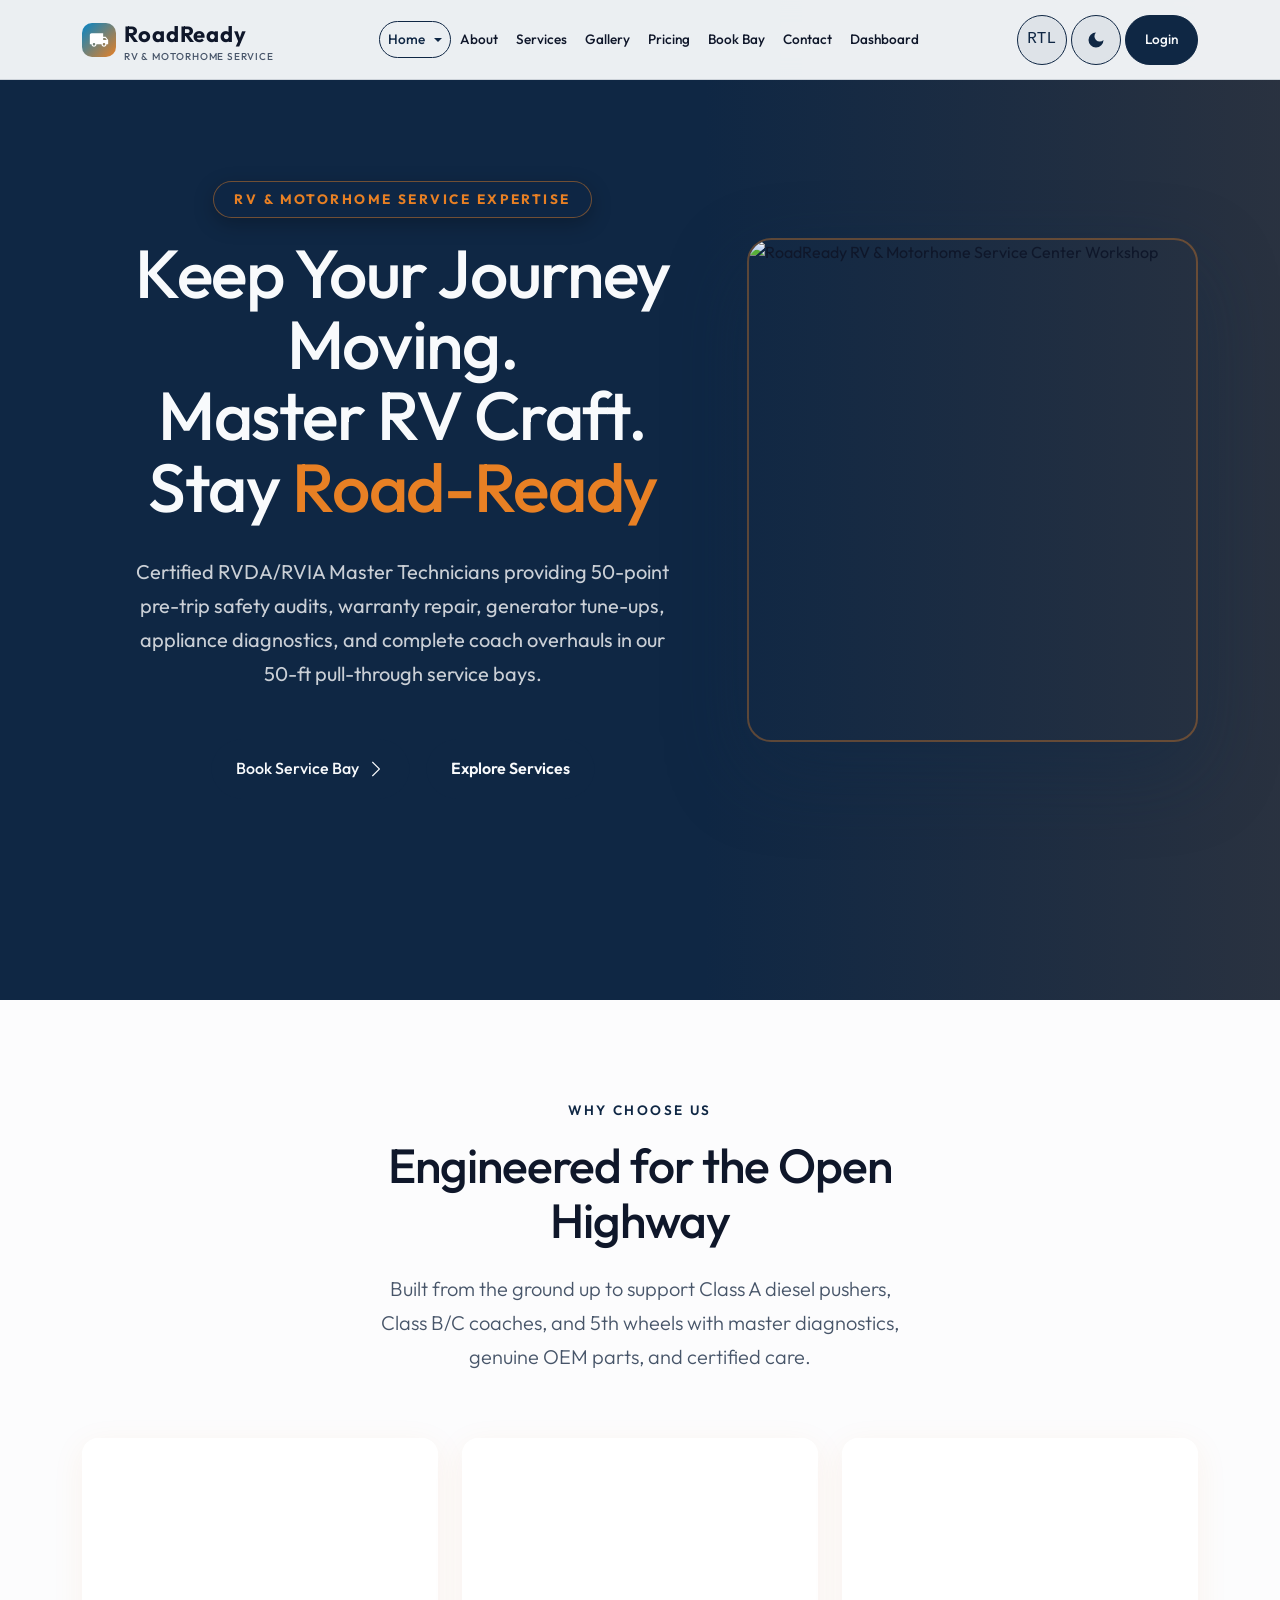
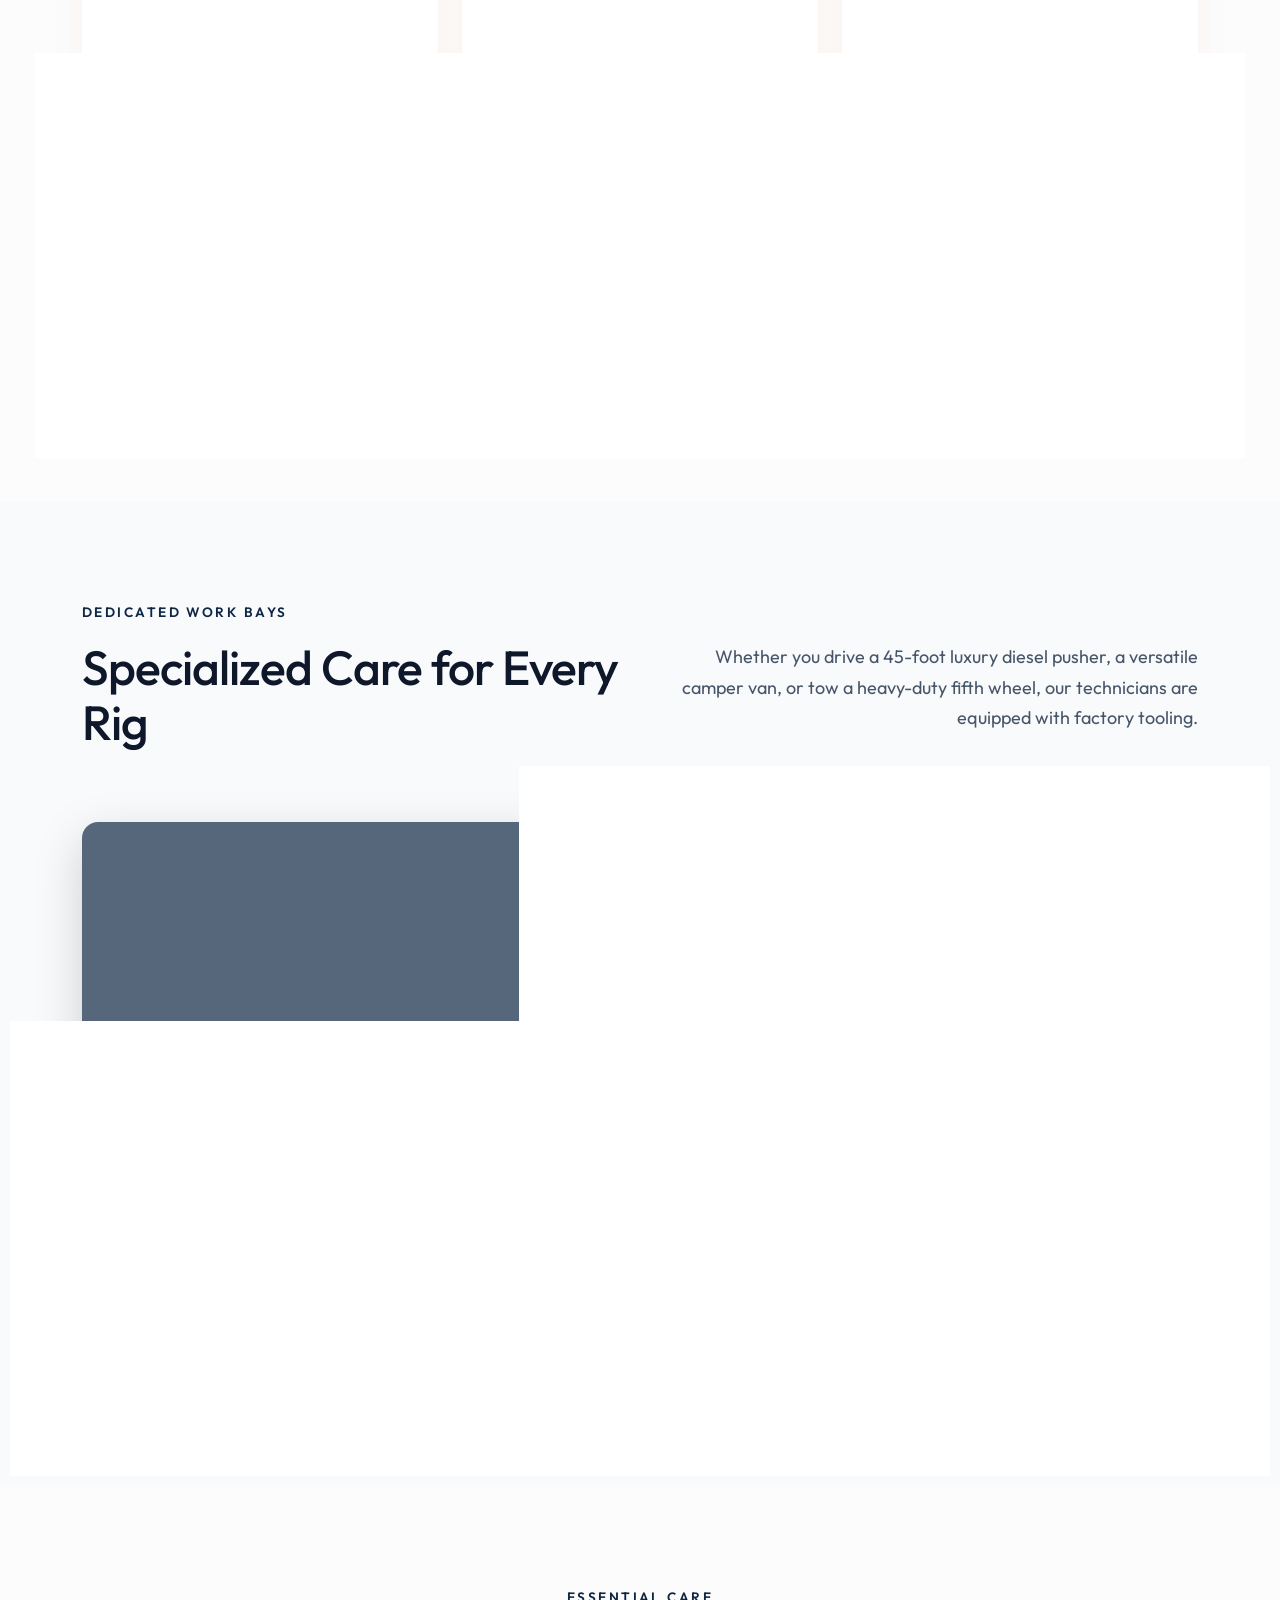
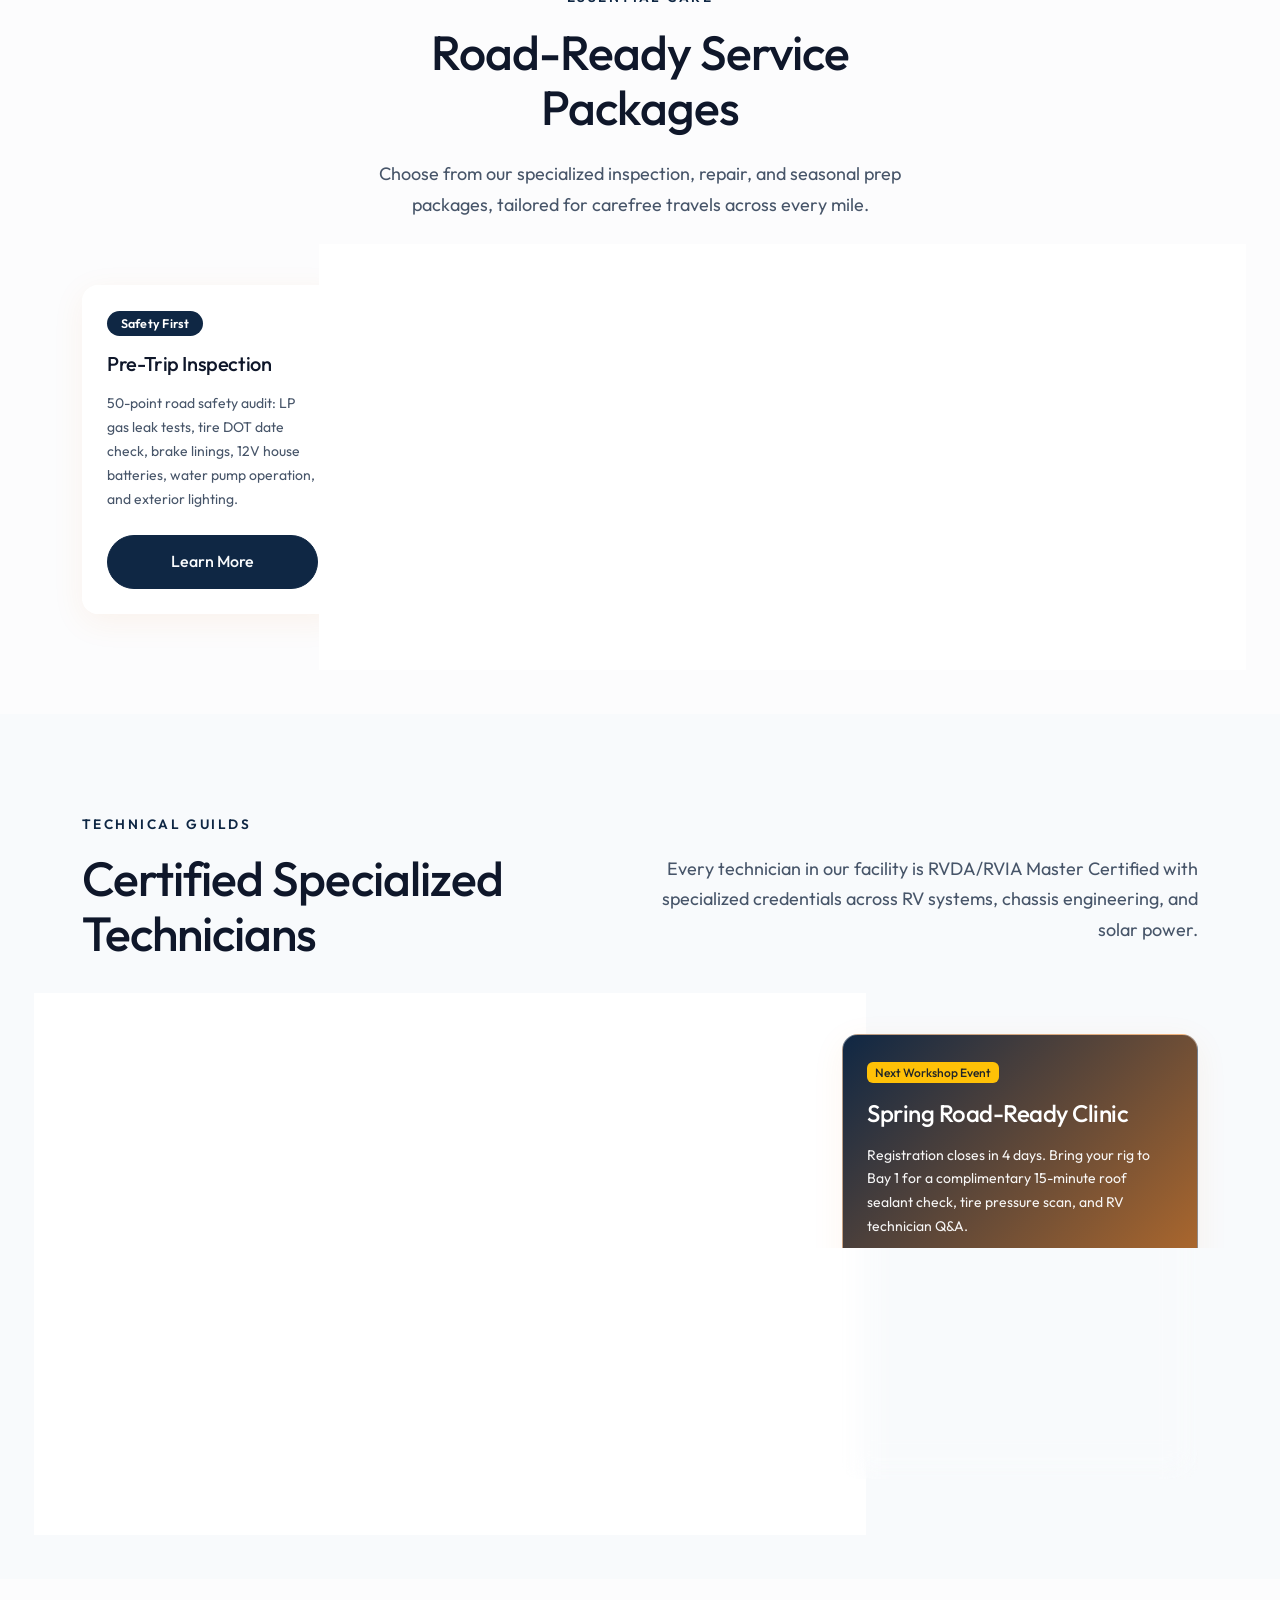
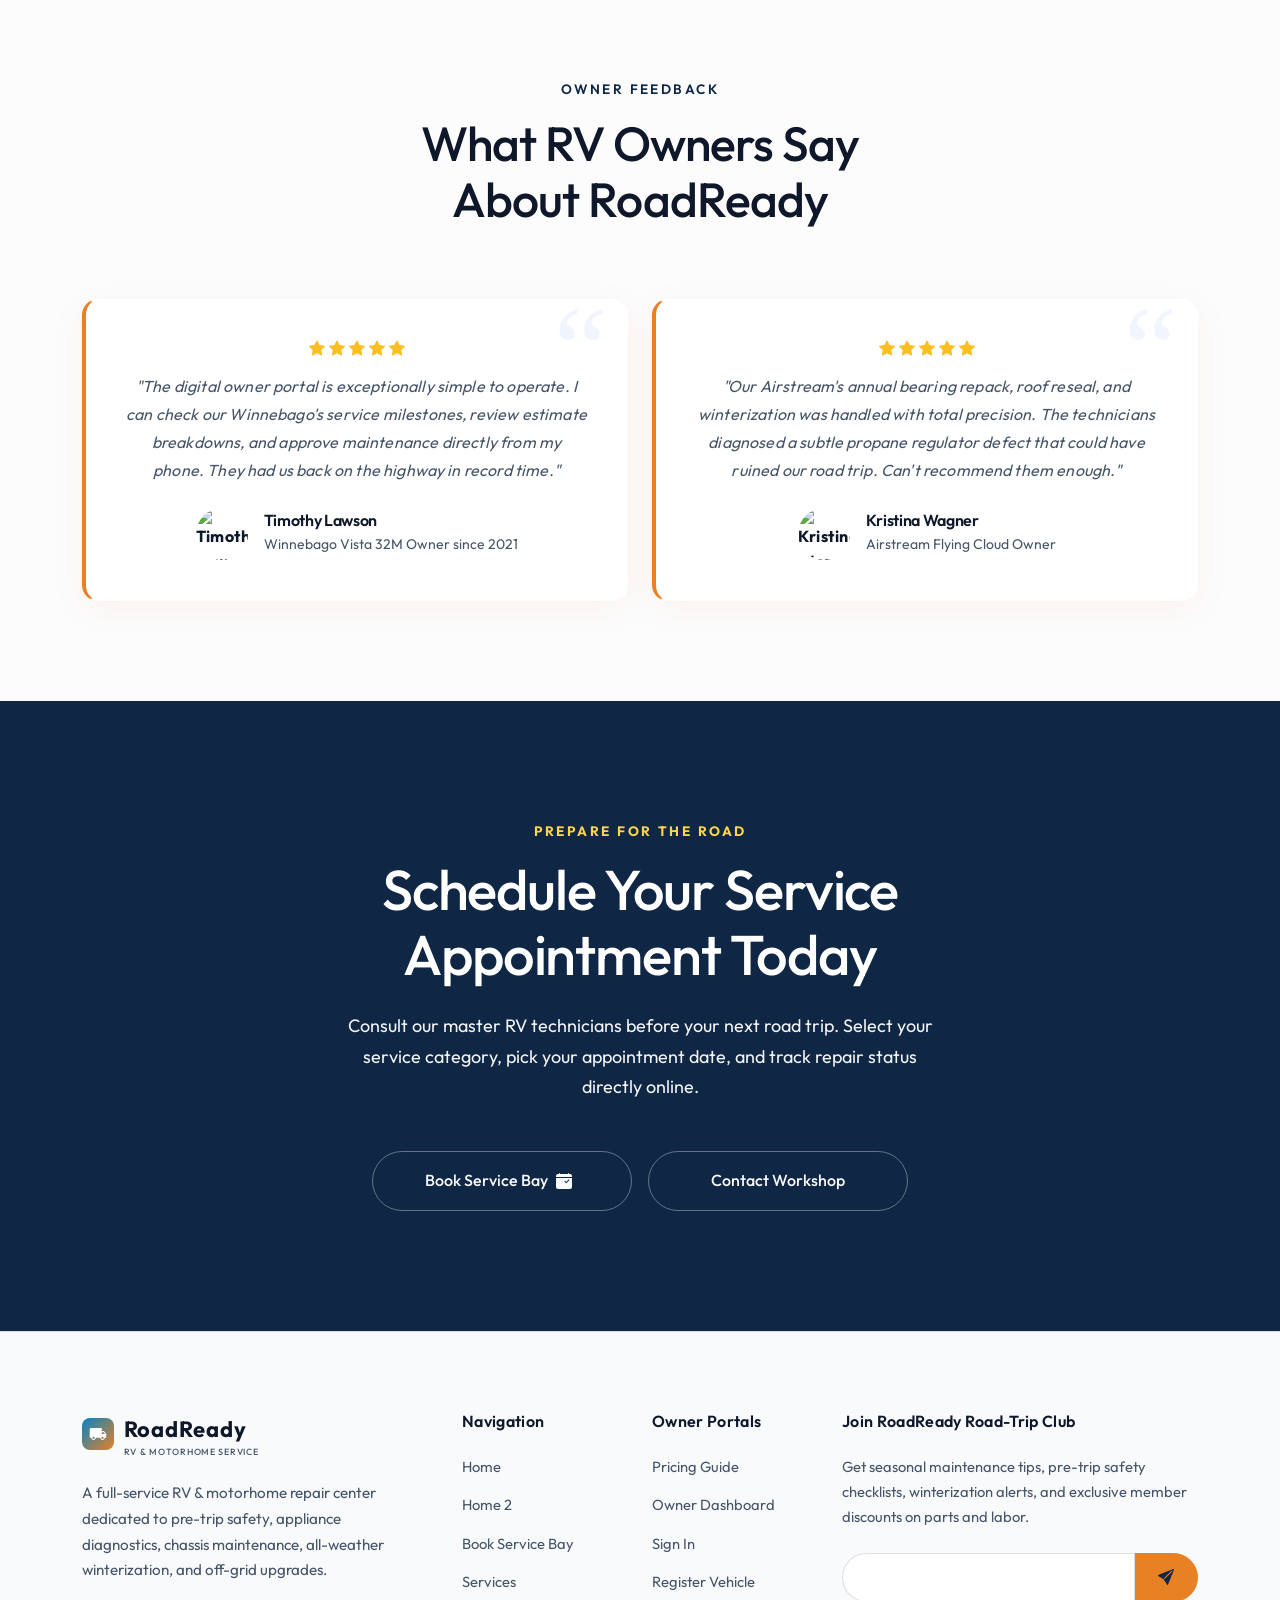
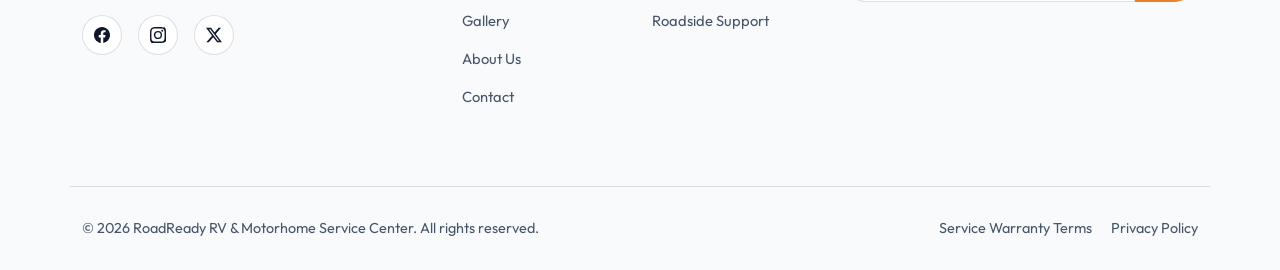
==== commit 193a3f2b: "A" ====
--- a/index.html
+++ b/index.html
@@ -69,7 +69,7 @@
   <!-- ==========================================================================
        Header / Navigation Bar
        ========================================================================== */ -->
-  <nav class="navbar navbar-expand-lg fixed-top navbar-rallyx">
+  <nav class="navbar navbar-expand-xl fixed-top navbar-rallyx">
     <div class="container">
       <!-- Logo -->
       <a class="navbar-brand navbar-brand-logo" href="index.html">
@@ -93,7 +93,7 @@
 
       <!-- Navigation Links -->
       <div class="collapse navbar-collapse navbar-collapse-mobile" id="mainNavbar">
-        <ul class="navbar-nav mx-auto mb-2 mb-lg-0">
+        <ul class="navbar-nav mx-auto mb-2 mb-xl-0">
           <li class="nav-item dropdown">
             <a class="nav-link dropdown-toggle active" href="#" role="button" data-bs-toggle="dropdown" aria-expanded="false">
               Home
@@ -265,7 +265,7 @@
         <div class="col-lg-6 reveal-right">
           <div class="glass-card p-0 overflow-hidden border-0 shadow-lg h-100 d-flex flex-column">
             <!-- Facility Image -->
-            <div class="position-relative overflow-hidden" style="height: 350px; background: url('https://images.unsplash.com/photo-1523987355523-c7b5b0dd90a7?auto=format&fit=crop&w=1000&q=80') center/cover no-repeat;">
+            <div class="position-relative overflow-hidden" style="height: 350px; background: url('https://picsum.photos/seed/img701/1000/500') center/cover no-repeat;">
               <div class="position-absolute top-0 start-0 w-100 h-100" style="background: rgba(15,39,68,0.7);"></div>
               <div class="position-absolute top-50 start-50 translate-middle text-white text-center w-100" style="z-index: 2;">
                 <h4 style="font-weight: 550; color: #FDFBF7;">Towable & Slide-Out Service Bay</h4>
@@ -300,11 +300,11 @@
         <div class="col-lg-3 col-md-6 reveal">
           <div class="glass-card p-4 h-100 d-flex flex-column justify-content-between">
             <div>
-              <span class="badge mb-3 theme-badge theme-badge-secondary">Safety First</span>
+              <span class="badge mb-3 theme-badge theme-badge-primary">Safety First</span>
               <h3 class="h5 mb-3" style="font-weight:500;">Pre-Trip Inspection</h3>
               <p class="small text-muted mb-4">50-point road safety audit: LP gas leak tests, tire DOT date check, brake linings, 12V house batteries, water pump operation, and exterior lighting.</p>
             </div>
-            <a href="services.html#maintenance" class="btn-premium-outline w-100 justify-content-center">Learn More</a>
+            <a href="services.html#maintenance" class="btn-premium-primary w-100 justify-content-center">Learn More</a>
           </div>
         </div>
 
@@ -316,7 +316,7 @@
               <h3 class="h5 mb-3" style="font-weight:500;">Appliance Repair</h3>
               <p class="small text-muted mb-4">Complete diagnostics for Dometic/Norcold 2-way fridges, Coleman-Mach rooftop A/C, Atwood water heaters, LP furnaces, and microwave units.</p>
             </div>
-            <a href="services.html#appliances" class="btn-premium-outline w-100 justify-content-center">Learn More</a>
+            <a href="services.html#appliances" class="btn-premium-primary w-100 justify-content-center">Learn More</a>
           </div>
         </div>
 
@@ -324,11 +324,11 @@
         <div class="col-lg-3 col-md-6 reveal">
           <div class="glass-card p-4 h-100 d-flex flex-column justify-content-between">
             <div>
-              <span class="badge mb-3 theme-badge theme-badge-accent">Seasonal Guard</span>
+              <span class="badge mb-3 theme-badge theme-badge-primary">Seasonal Guard</span>
               <h3 class="h5 mb-3" style="font-weight:500;">Winterization & Prep</h3>
               <p class="small text-muted mb-4">Non-toxic antifreeze plumbing flush, hot water bypass, line blow-out, tank sanitization, and battery storage preservation for sub-zero weather.</p>
             </div>
-            <a href="services.html#winterization" class="btn-premium-outline w-100 justify-content-center">Learn More</a>
+            <a href="services.html#winterization" class="btn-premium-primary w-100 justify-content-center">Learn More</a>
           </div>
         </div>
 
@@ -336,11 +336,11 @@
         <div class="col-lg-3 col-md-6 reveal">
           <div class="glass-card p-4 h-100 d-flex flex-column justify-content-between">
             <div>
-              <span class="badge mb-3 theme-badge theme-badge-info">Off-Grid Power</span>
+              <span class="badge mb-3 theme-badge theme-badge-primary">Off-Grid Power</span>
               <h3 class="h5 mb-3" style="font-weight:500;">Solar & Lithium</h3>
               <p class="small text-muted mb-4">Victron Energy SmartSolar MPPT controllers, pure sine wave inverters, heated LiFePO4 battery banks, and alternator DC-DC charging upgrades.</p>
             </div>
-            <a href="services.html#solar" class="btn-premium-outline w-100 justify-content-center">Learn More</a>
+            <a href="services.html#solar" class="btn-premium-primary w-100 justify-content-center">Learn More</a>
           </div>
         </div>
       </div>
@@ -366,9 +366,9 @@
         <!-- Technical Specialists Table -->
         <div class="col-lg-8 reveal-left">
           <div class="glass-card p-4">
-            <h3 class="h5 mb-4 d-flex align-items-center" style="font-weight:500;">
-              <svg xmlns="http://www.w3.org/2000/svg" width="20" height="20" fill="var(--accent)" class="bi bi-tools me-2" viewBox="0 0 16 16"><path d="M1 0 0 1l2.2 3.081a1 1 0 0 0 .815.419h.07a1 1 0 0 1 .708.293l2.675 2.675-2.617 2.654A3.003 3.003 0 0 0 0 13a3 3 0 1 0 5.878-.851l2.654-2.617.968.968-.305.914a1 1 0 0 0 .242 1.023l3.27 3.27a.997.997 0 0 0 1.414 0l1.586-1.586a.997.997 0 0 0 0-1.414l-3.27-3.27a1 1 0 0 0-1.023-.242L10.5 9.5l-.96-.96 2.68-2.643A3.005 3.005 0 0 0 16 3c0-.552-.448-1-1-1a.998.998 0 0 0-.707.293L11.65 4.936l-2.64-2.64A1 1 0 0 1 8.717 1.587V1.52a1 1 0 0 0-.419-.816L5.217 0H1zm1.5 1.5.834.834a1 1 0 0 0 .708.293h.334l2.125 2.125-.707.707-2.125-2.125v-.334a1 1 0 0 0-.293-.708L2.5 1.5z"/></svg>
-              Service Department Specialties
+            <h3 class="h5 mb-4 d-flex align-items-center gap-2" style="font-weight:500;">
+              <svg xmlns="http://www.w3.org/2000/svg" width="20" height="20" fill="var(--accent)" class="bi bi-tools flex-shrink-0" viewBox="0 0 16 16"><path d="M1 0 0 1l2.2 3.081a1 1 0 0 0 .815.419h.07a1 1 0 0 1 .708.293l2.675 2.675-2.617 2.654A3.003 3.003 0 0 0 0 13a3 3 0 1 0 5.878-.851l2.654-2.617.968.968-.305.914a1 1 0 0 0 .242 1.023l3.27 3.27a.997.997 0 0 0 1.414 0l1.586-1.586a.997.997 0 0 0 0-1.414l-3.27-3.27a1 1 0 0 0-1.023-.242L10.5 9.5l-.96-.96 2.68-2.643A3.005 3.005 0 0 0 16 3c0-.552-.448-1-1-1a.998.998 0 0 0-.707.293L11.65 4.936l-2.64-2.64A1 1 0 0 1 8.717 1.587V1.52a1 1 0 0 0-.419-.816L5.217 0H1zm1.5 1.5.834.834a1 1 0 0 0 .708.293h.334l2.125 2.125-.707.707-2.125-2.125v-.334a1 1 0 0 0-.293-.708L2.5 1.5z"/></svg>
+              <span>Service Department Specialties</span>
             </h3>
             <div class="table-responsive">
               <table class="table table-hover align-middle mb-0">
@@ -455,19 +455,19 @@
       <div class="row g-4 align-items-stretch">
         <!-- Review 1 -->
         <div class="col-md-6 reveal">
-          <div class="glass-card testimonial-card h-100">
+          <div class="glass-card testimonial-card h-100 text-center">
             <!-- Star Rating -->
-            <div class="d-flex gap-1 mb-3" style="color: #FBBF24;">
-              <svg xmlns="http://www.w3.org/2000/svg" width="16" height="16" fill="currentColor" viewBox="0 0 16 16"><path d="M3.612 15.443c-.386.198-.824-.149-.746-.592l.83-4.73L.173 6.765c-.329-.314-.158-.888.283-.95l4.898-.696L7.538.792c.197-.39.73-.39.927 0l2.184 4.327 4.898.696c.441.062.612.636.282.95l-3.522 3.356.83 4.73c.078.443-.36.79-.746.592L8 13.187l-4.389 2.256z"/></svg>
-              <svg xmlns="http://www.w3.org/2000/svg" width="16" height="16" fill="currentColor" viewBox="0 0 16 16"><path d="M3.612 15.443c-.386.198-.824-.149-.746-.592l.83-4.73L.173 6.765c-.329-.314-.158-.888.283-.95l4.898-.696L7.538.792c.197-.39.73-.39.927 0l2.184 4.327 4.898.696c.441.062.612.636.282.95l-3.522 3.356.83 4.73c.078.443-.36.79-.746.592L8 13.187l-4.389 2.256z"/></svg>
-              <svg xmlns="http://www.w3.org/2000/svg" width="16" height="16" fill="currentColor" viewBox="0 0 16 16"><path d="M3.612 15.443c-.386.198-.824-.149-.746-.592l.83-4.73L.173 6.765c-.329-.314-.158-.888.283-.95l4.898-.696L7.538.792c.197-.39.73-.39.927 0l2.184 4.327 4.898.696c.441.062.612.636.282.95l-3.522 3.356.83 4.73c.078.443-.36.79-.746.592L8 13.187l-4.389 2.256z"/></svg>
-              <svg xmlns="http://www.w3.org/2000/svg" width="16" height="16" fill="currentColor" viewBox="0 0 16 16"><path d="M3.612 15.443c-.386.198-.824-.149-.746-.592l.83-4.73L.173 6.765c-.329-.314-.158-.888.283-.95l4.898-.696L7.538.792c.197-.39.73-.39.927 0l2.184 4.327 4.898.696c.441.062.612.636.282.95l-3.522 3.356.83 4.73c.078.443-.36.79-.746.592L8 13.187l-4.389 2.256z"/></svg>
-              <svg xmlns="http://www.w3.org/2000/svg" width="16" height="16" fill="currentColor" viewBox="0 0 16 16"><path d="M3.612 15.443c-.386.198-.824-.149-.746-.592l.83-4.73L.173 6.765c-.329-.314-.158-.888.283-.95l4.898-.696L7.538.792c.197-.39.73-.39.927 0l2.184 4.327 4.898.696c.441.062.612.636.282.95l-3.522 3.356.83 4.73c.078.443-.36.79-.746.592L8 13.187l-4.389 2.256z"/></svg>
-            </div>
-            <p class="testimonial-quote mb-4">"The digital owner portal is exceptionally simple to operate. I can check our Winnebago's service milestones, review estimate breakdowns, and approve maintenance directly from my phone. They had us back on the highway in record time."</p>
-            <div class="d-flex align-items-center gap-3">
+            <div class="d-flex justify-content-center gap-1 mb-3" style="color: #FBBF24;">
+              <svg xmlns="http://www.w3.org/2000/svg" width="16" height="16" fill="currentColor" viewBox="0 0 16 16"><path d="M3.612 15.443c-.386.198-.824-.149-.746-.592l.83-4.73L.173 6.765c-.329-.314-.158-.888.283-.95l4.898-.696L7.538.792c.197-.39.73-.39.927 0l2.184 4.327 4.898.696c.441.062.612.636.282.95l-3.522 3.356.83 4.73c.078.443-.36.79-.746.592L8 13.187l-4.389 2.256z"/></svg>
+              <svg xmlns="http://www.w3.org/2000/svg" width="16" height="16" fill="currentColor" viewBox="0 0 16 16"><path d="M3.612 15.443c-.386.198-.824-.149-.746-.592l.83-4.73L.173 6.765c-.329-.314-.158-.888.283-.95l4.898-.696L7.538.792c.197-.39.73-.39.927 0l2.184 4.327 4.898.696c.441.062.612.636.282.95l-3.522 3.356.83 4.73c.078.443-.36.79-.746.592L8 13.187l-4.389 2.256z"/></svg>
+              <svg xmlns="http://www.w3.org/2000/svg" width="16" height="16" fill="currentColor" viewBox="0 0 16 16"><path d="M3.612 15.443c-.386.198-.824-.149-.746-.592l.83-4.73L.173 6.765c-.329-.314-.158-.888.283-.95l4.898-.696L7.538.792c.197-.39.73-.39.927 0l2.184 4.327 4.898.696c.441.062.612.636.282.95l-3.522 3.356.83 4.73c.078.443-.36.79-.746.592L8 13.187l-4.389 2.256z"/></svg>
+              <svg xmlns="http://www.w3.org/2000/svg" width="16" height="16" fill="currentColor" viewBox="0 0 16 16"><path d="M3.612 15.443c-.386.198-.824-.149-.746-.592l.83-4.73L.173 6.765c-.329-.314-.158-.888.283-.95l4.898-.696L7.538.792c.197-.39.73-.39.927 0l2.184 4.327 4.898.696c.441.062.612.636.282.95l-3.522 3.356.83 4.73c.078.443-.36.79-.746.592L8 13.187l-4.389 2.256z"/></svg>
+              <svg xmlns="http://www.w3.org/2000/svg" width="16" height="16" fill="currentColor" viewBox="0 0 16 16"><path d="M3.612 15.443c-.386.198-.824-.149-.746-.592l.83-4.73L.173 6.765c-.329-.314-.158-.888.283-.95l4.898-.696L7.538.792c.197-.39.73-.39.927 0l2.184 4.327 4.898.696c.441.062.612.636.282.95l-3.522 3.356.83 4.73c.078.443-.36.79-.746.592L8 13.187l-4.389 2.256z"/></svg>
+            </div>
+            <p class="testimonial-quote mb-4 text-center">"The digital owner portal is exceptionally simple to operate. I can check our Winnebago's service milestones, review estimate breakdowns, and approve maintenance directly from my phone. They had us back on the highway in record time."</p>
+            <div class="d-flex align-items-center justify-content-center gap-3">
               <img src="https://images.unsplash.com/photo-1507003211169-0a1dd7228f2d?auto=format&fit=crop&w=120&h=120&q=80" alt="Timothy Lawson" class="testimonial-avatar" style="object-fit: cover;">
-              <div>
+              <div class="text-start">
                 <h4 class="h6 mb-0" style="font-weight:600;">Timothy Lawson</h4>
                 <small class="text-muted">Winnebago Vista 32M Owner since 2021</small>
               </div>
@@ -477,19 +477,19 @@
 
         <!-- Review 2 -->
         <div class="col-md-6 reveal">
-          <div class="glass-card testimonial-card h-100">
+          <div class="glass-card testimonial-card h-100 text-center">
             <!-- Star Rating -->
-            <div class="d-flex gap-1 mb-3" style="color: #FBBF24;">
-              <svg xmlns="http://www.w3.org/2000/svg" width="16" height="16" fill="currentColor" viewBox="0 0 16 16"><path d="M3.612 15.443c-.386.198-.824-.149-.746-.592l.83-4.73L.173 6.765c-.329-.314-.158-.888.283-.95l4.898-.696L7.538.792c.197-.39.73-.39.927 0l2.184 4.327 4.898.696c.441.062.612.636.282.95l-3.522 3.356.83 4.73c.078.443-.36.79-.746.592L8 13.187l-4.389 2.256z"/></svg>
-              <svg xmlns="http://www.w3.org/2000/svg" width="16" height="16" fill="currentColor" viewBox="0 0 16 16"><path d="M3.612 15.443c-.386.198-.824-.149-.746-.592l.83-4.73L.173 6.765c-.329-.314-.158-.888.283-.95l4.898-.696L7.538.792c.197-.39.73-.39.927 0l2.184 4.327 4.898.696c.441.062.612.636.282.95l-3.522 3.356.83 4.73c.078.443-.36.79-.746.592L8 13.187l-4.389 2.256z"/></svg>
-              <svg xmlns="http://www.w3.org/2000/svg" width="16" height="16" fill="currentColor" viewBox="0 0 16 16"><path d="M3.612 15.443c-.386.198-.824-.149-.746-.592l.83-4.73L.173 6.765c-.329-.314-.158-.888.283-.95l4.898-.696L7.538.792c.197-.39.73-.39.927 0l2.184 4.327 4.898.696c.441.062.612.636.282.95l-3.522 3.356.83 4.73c.078.443-.36.79-.746.592L8 13.187l-4.389 2.256z"/></svg>
-              <svg xmlns="http://www.w3.org/2000/svg" width="16" height="16" fill="currentColor" viewBox="0 0 16 16"><path d="M3.612 15.443c-.386.198-.824-.149-.746-.592l.83-4.73L.173 6.765c-.329-.314-.158-.888.283-.95l4.898-.696L7.538.792c.197-.39.73-.39.927 0l2.184 4.327 4.898.696c.441.062.612.636.282.95l-3.522 3.356.83 4.73c.078.443-.36.79-.746.592L8 13.187l-4.389 2.256z"/></svg>
-              <svg xmlns="http://www.w3.org/2000/svg" width="16" height="16" fill="currentColor" viewBox="0 0 16 16"><path d="M3.612 15.443c-.386.198-.824-.149-.746-.592l.83-4.73L.173 6.765c-.329-.314-.158-.888.283-.95l4.898-.696L7.538.792c.197-.39.73-.39.927 0l2.184 4.327 4.898.696c.441.062.612.636.282.95l-3.522 3.356.83 4.73c.078.443-.36.79-.746.592L8 13.187l-4.389 2.256z"/></svg>
-            </div>
-            <p class="testimonial-quote mb-4">"Our Airstream's annual bearing repack, roof reseal, and winterization was handled with total precision. The technicians diagnosed a subtle propane regulator defect that could have ruined our road trip. Can't recommend them enough."</p>
-            <div class="d-flex align-items-center gap-3">
+            <div class="d-flex justify-content-center gap-1 mb-3" style="color: #FBBF24;">
+              <svg xmlns="http://www.w3.org/2000/svg" width="16" height="16" fill="currentColor" viewBox="0 0 16 16"><path d="M3.612 15.443c-.386.198-.824-.149-.746-.592l.83-4.73L.173 6.765c-.329-.314-.158-.888.283-.95l4.898-.696L7.538.792c.197-.39.73-.39.927 0l2.184 4.327 4.898.696c.441.062.612.636.282.95l-3.522 3.356.83 4.73c.078.443-.36.79-.746.592L8 13.187l-4.389 2.256z"/></svg>
+              <svg xmlns="http://www.w3.org/2000/svg" width="16" height="16" fill="currentColor" viewBox="0 0 16 16"><path d="M3.612 15.443c-.386.198-.824-.149-.746-.592l.83-4.73L.173 6.765c-.329-.314-.158-.888.283-.95l4.898-.696L7.538.792c.197-.39.73-.39.927 0l2.184 4.327 4.898.696c.441.062.612.636.282.95l-3.522 3.356.83 4.73c.078.443-.36.79-.746.592L8 13.187l-4.389 2.256z"/></svg>
+              <svg xmlns="http://www.w3.org/2000/svg" width="16" height="16" fill="currentColor" viewBox="0 0 16 16"><path d="M3.612 15.443c-.386.198-.824-.149-.746-.592l.83-4.73L.173 6.765c-.329-.314-.158-.888.283-.95l4.898-.696L7.538.792c.197-.39.73-.39.927 0l2.184 4.327 4.898.696c.441.062.612.636.282.95l-3.522 3.356.83 4.73c.078.443-.36.79-.746.592L8 13.187l-4.389 2.256z"/></svg>
+              <svg xmlns="http://www.w3.org/2000/svg" width="16" height="16" fill="currentColor" viewBox="0 0 16 16"><path d="M3.612 15.443c-.386.198-.824-.149-.746-.592l.83-4.73L.173 6.765c-.329-.314-.158-.888.283-.95l4.898-.696L7.538.792c.197-.39.73-.39.927 0l2.184 4.327 4.898.696c.441.062.612.636.282.95l-3.522 3.356.83 4.73c.078.443-.36.79-.746.592L8 13.187l-4.389 2.256z"/></svg>
+              <svg xmlns="http://www.w3.org/2000/svg" width="16" height="16" fill="currentColor" viewBox="0 0 16 16"><path d="M3.612 15.443c-.386.198-.824-.149-.746-.592l.83-4.73L.173 6.765c-.329-.314-.158-.888.283-.95l4.898-.696L7.538.792c.197-.39.73-.39.927 0l2.184 4.327 4.898.696c.441.062.612.636.282.95l-3.522 3.356.83 4.73c.078.443-.36.79-.746.592L8 13.187l-4.389 2.256z"/></svg>
+            </div>
+            <p class="testimonial-quote mb-4 text-center">"Our Airstream's annual bearing repack, roof reseal, and winterization was handled with total precision. The technicians diagnosed a subtle propane regulator defect that could have ruined our road trip. Can't recommend them enough."</p>
+            <div class="d-flex align-items-center justify-content-center gap-3">
               <img src="https://images.unsplash.com/photo-1544005313-94ddf0286df2?auto=format&fit=crop&w=120&h=120&q=80" alt="Kristina Wagner" class="testimonial-avatar" style="object-fit: cover;">
-              <div>
+              <div class="text-start">
                 <h4 class="h6 mb-0" style="font-weight:600;">Kristina Wagner</h4>
                 <small class="text-muted">Airstream Flying Cloud Owner</small>
               </div>
@@ -509,8 +509,8 @@
       <h2 class="text-white mb-4 mx-auto" style="max-width: 700px;">Schedule Your Service Appointment Today</h2>
       <p class="text-white mb-5 mx-auto" style="max-width: 600px; opacity: 0.95;">Consult our master RV technicians before your next road trip. Select your service category, pick your appointment date, and track repair status directly online.</p>
       <div class="d-flex justify-content-center gap-3 flex-wrap">
-        <a href="booking.html" class="btn-premium-secondary py-3 px-5">Book Service Bay <svg xmlns="http://www.w3.org/2000/svg" width="16" height="16" fill="currentColor" class="bi bi-calendar-event-fill me-2" viewBox="0 0 16 16"><path d="M4 .5a.5.5 0 0 0-1 0V1H2a2 2 0 0 0-2 2v1h16V3a2 2 0 0 0-2-2h-1V.5a.5.5 0 0 0-1 0V1H4zM16 14V5H0v9a2 2 0 0 0 2 2h12a2 2 0 0 0 2-2zM8.5 8.5a.5.5 0 0 1 .8-.4l.9.9 2.4-2.4a.5.5 0 0 1 .7.7L10.5 10a.5.5 0 0 1-.7 0z"/></svg></a>
-        <a href="contact.html" class="btn-premium-outline py-3 px-5 btn-home1-contrast">Contact Workshop</a>
+        <a href="booking.html" class="btn-premium-outline btn-home1-contrast py-3 px-5 justify-content-center" style="min-width: 260px;">Book Service Bay <svg xmlns="http://www.w3.org/2000/svg" width="16" height="16" fill="currentColor" class="bi bi-calendar-event-fill me-2" viewBox="0 0 16 16"><path d="M4 .5a.5.5 0 0 0-1 0V1H2a2 2 0 0 0-2 2v1h16V3a2 2 0 0 0-2-2h-1V.5a.5.5 0 0 0-1 0V1H4zM16 14V5H0v9a2 2 0 0 0 2 2h12a2 2 0 0 0 2-2zM8.5 8.5a.5.5 0 0 1 .8-.4l.9.9 2.4-2.4a.5.5 0 0 1 .7.7L10.5 10a.5.5 0 0 1-.7 0z"/></svg></a>
+        <a href="contact.html" class="btn-premium-outline py-3 px-5 btn-home1-contrast justify-content-center" style="min-width: 260px;">Contact Workshop</a>
       </div>
     </div>
   </section>
@@ -522,7 +522,7 @@
     <div class="container">
       <div class="row g-4">
         <!-- Logo and info -->
-        <div class="col-lg-4 col-md-6">
+        <div class="col-xl-4 col-lg-6 col-md-6">
           <a class="footer-logo" href="index.html">
             <div class="brand-icon">
               <svg xmlns="http://www.w3.org/2000/svg" viewBox="0 0 24 24" fill="currentColor">
@@ -543,7 +543,7 @@
         </div>
 
         <!-- Quick Links -->
-        <div class="col-lg-2 col-md-6">
+        <div class="col-xl-2 col-lg-6 col-md-6">
           <h4 class="footer-title">Navigation</h4>
           <ul class="footer-links">
             <li><a href="index.html">Home</a></li>
@@ -557,7 +557,7 @@
         </div>
 
         <!-- Resources -->
-        <div class="col-lg-2 col-md-6">
+        <div class="col-xl-2 col-lg-6 col-md-6">
           <h4 class="footer-title">Owner Portals</h4>
           <ul class="footer-links">
             <li><a href="pricing.html">Pricing Guide</a></li>
@@ -569,7 +569,7 @@
         </div>
 
         <!-- Newsletter -->
-        <div class="col-lg-4 col-md-6 footer-newsletter">
+        <div class="col-xl-4 col-lg-6 col-md-6 footer-newsletter">
           <h4 class="footer-title">Join RoadReady Road-Trip Club</h4>
           <p>Get seasonal maintenance tips, pre-trip safety checklists, winterization alerts, and exclusive member discounts on parts and labor.</p>
           <form class="newsletter-form mt-4" id="newsletterForm">
--- a/assets/css/style.css
+++ b/assets/css/style.css
@@ -146,12 +146,12 @@
 }
 
 .btn-premium-secondary {
-  background: var(--accent);
-  color: var(--primary);
+  background: var(--primary);
+  color: var(--text-light);
   font-weight: 600;
   padding: 0.8rem 2rem;
   border-radius: 50px;
-  border: 1px solid var(--accent);
+  border: 1px solid var(--primary);
   display: inline-flex;
   align-items: center;
   gap: 0.5rem;
@@ -159,20 +159,20 @@
 }
 
 .btn-premium-secondary:hover {
-  background: var(--primary);
-  color: var(--accent);
-  border-color: var(--accent);
+  background: var(--electric-blue);
+  color: var(--text-light);
+  border-color: var(--electric-blue);
   transform: translateY(-2px);
   box-shadow: 0 12px 28px rgba(10, 30, 54, 0.35);
 }
 
 .btn-premium-outline {
   background: transparent;
-  color: var(--text-main);
+  color: var(--primary);
   font-weight: 500;
   padding: 0.8rem 2rem;
   border-radius: 50px;
-  border: 1.5px solid var(--border-color);
+  border: 1.5px solid var(--primary);
   display: inline-flex;
   align-items: center;
   gap: 0.5rem;
@@ -180,9 +180,9 @@
 }
 
 .btn-premium-outline:hover {
-  background: var(--electric-blue);
-  color: var(--primary);
-  border-color: var(--electric-blue);
+  background: var(--primary);
+  color: var(--text-light);
+  border-color: var(--primary);
   transform: translateY(-2px);
   box-shadow: 0 12px 28px rgba(0, 82, 255, 0.3);
 }
@@ -497,7 +497,7 @@
   transform: translateY(-11px) rotate(-45deg);
 }
 
-@media (max-width: 991.98px) {
+@media (max-width: 1199.98px) {
   .navbar-collapse-mobile {
     position: fixed;
     top: var(--header-height);
@@ -1720,50 +1720,7 @@
 /* ==========================================================================
    Home 2 Responsive Hero Enhancements (under 992px)
    ========================================================================== */
-@media (max-width: 991.98px) {
-  body.home-2-page .hero-luxury {
-    background-image: none !important;
-    background-color: var(--bg-main) !important;
-    min-height: auto !important;
-    padding-top: calc(var(--header-height) + 3rem) !important;
-    padding-bottom: 4rem !important;
-  }
-  
-  body.home-2-page .hero-luxury-overlay {
-    display: none !important;
-  }
-
-  /* Force dark main text in light mode since dark background is removed */
-  body.home-2-page:not(.dark-mode) .hero-luxury h1,
-  body.home-2-page:not(.dark-mode) .hero-luxury .text-white {
-    color: var(--text-main) !important;
-  }
-
-  body.home-2-page:not(.dark-mode) .hero-luxury .gradient-text-neon {
-    background: linear-gradient(90deg, var(--primary) 0%, var(--accent) 100%) !important;
-    -webkit-background-clip: text !important;
-    background-clip: text !important;
-    -webkit-text-fill-color: transparent !important;
-    color: transparent !important;
-  }
-
-  body.home-2-page:not(.dark-mode) .hero-luxury .lead,
-  body.home-2-page:not(.dark-mode) .hero-luxury .text-white-50,
-  body.home-2-page:not(.dark-mode) .hero-luxury p {
-    color: var(--text-muted) !important;
-  }
-  
-  /* Outline button correction on mobile in light mode */
-  body.home-2-page:not(.dark-mode) .hero-luxury .btn-home1-contrast {
-    color: var(--primary) !important;
-    border-color: var(--border-color) !important;
-  }
-  body.home-2-page:not(.dark-mode) .hero-luxury .btn-home1-contrast:hover {
-    color: #ffffff !important;
-    background: var(--electric-blue) !important;
-    border-color: var(--electric-blue) !important;
-  }
-}
+/* Mobile hero overrides removed to keep web view consistency */
 
 /* Mobile Hero Image Styling */
 .hero-luxury-mobile-img-wrapper {
--- a/assets/css/dark-mode.css
+++ b/assets/css/dark-mode.css
@@ -312,19 +312,28 @@
 
 /* High contrast theme badges for Service Categories in Dark Mode */
 body.dark-mode .theme-badge-secondary {
-  background-color: rgba(255, 255, 255, 0.15) !important;
-  color: #F8FAFC !important;
-  border: 1px solid rgba(255, 255, 255, 0.3) !important;
+  background-color: var(--primary) !important;
+  color: var(--text-light) !important;
+  border: 1px solid var(--primary) !important;
 }
 body.dark-mode .theme-badge-primary {
-  background-color: var(--accent) !important;
-  color: #0F172A !important;
+  background-color: var(--primary) !important;
+  color: var(--text-light) !important;
 }
 body.dark-mode .theme-badge-accent {
-  background-color: #38BDF8 !important;
-  color: #0F172A !important;
+  background-color: var(--primary) !important;
+  color: var(--text-light) !important;
 }
 body.dark-mode .theme-badge-info {
-  background-color: #38BDF8 !important;
-  color: #0F172A !important;
-}
+  background-color: var(--primary) !important;
+  color: var(--text-light) !important;
+}
+
+/* Better contrast for primary outline buttons in dark mode (e.g. Dashboard actions) */
+body.dark-mode .btn-outline-primary {
+  --bs-btn-color: #60A5FA;
+  --bs-btn-border-color: #60A5FA;
+  --bs-btn-hover-color: #0F172A;
+  --bs-btn-hover-bg: #60A5FA;
+  --bs-btn-hover-border-color: #60A5FA;
+}
--- a/assets/css/rtl.css
+++ b/assets/css/rtl.css
@@ -105,6 +105,11 @@
 }
 
 /* Footer bottom: fix alignment in RTL so copyright stays readable */
+[dir="rtl"] .accordion-button::after {
+  margin-left: 0;
+  margin-right: auto;
+}
+
 [dir="rtl"] .footer-bottom .col-md-6:first-child {
   text-align: right !important;
 }
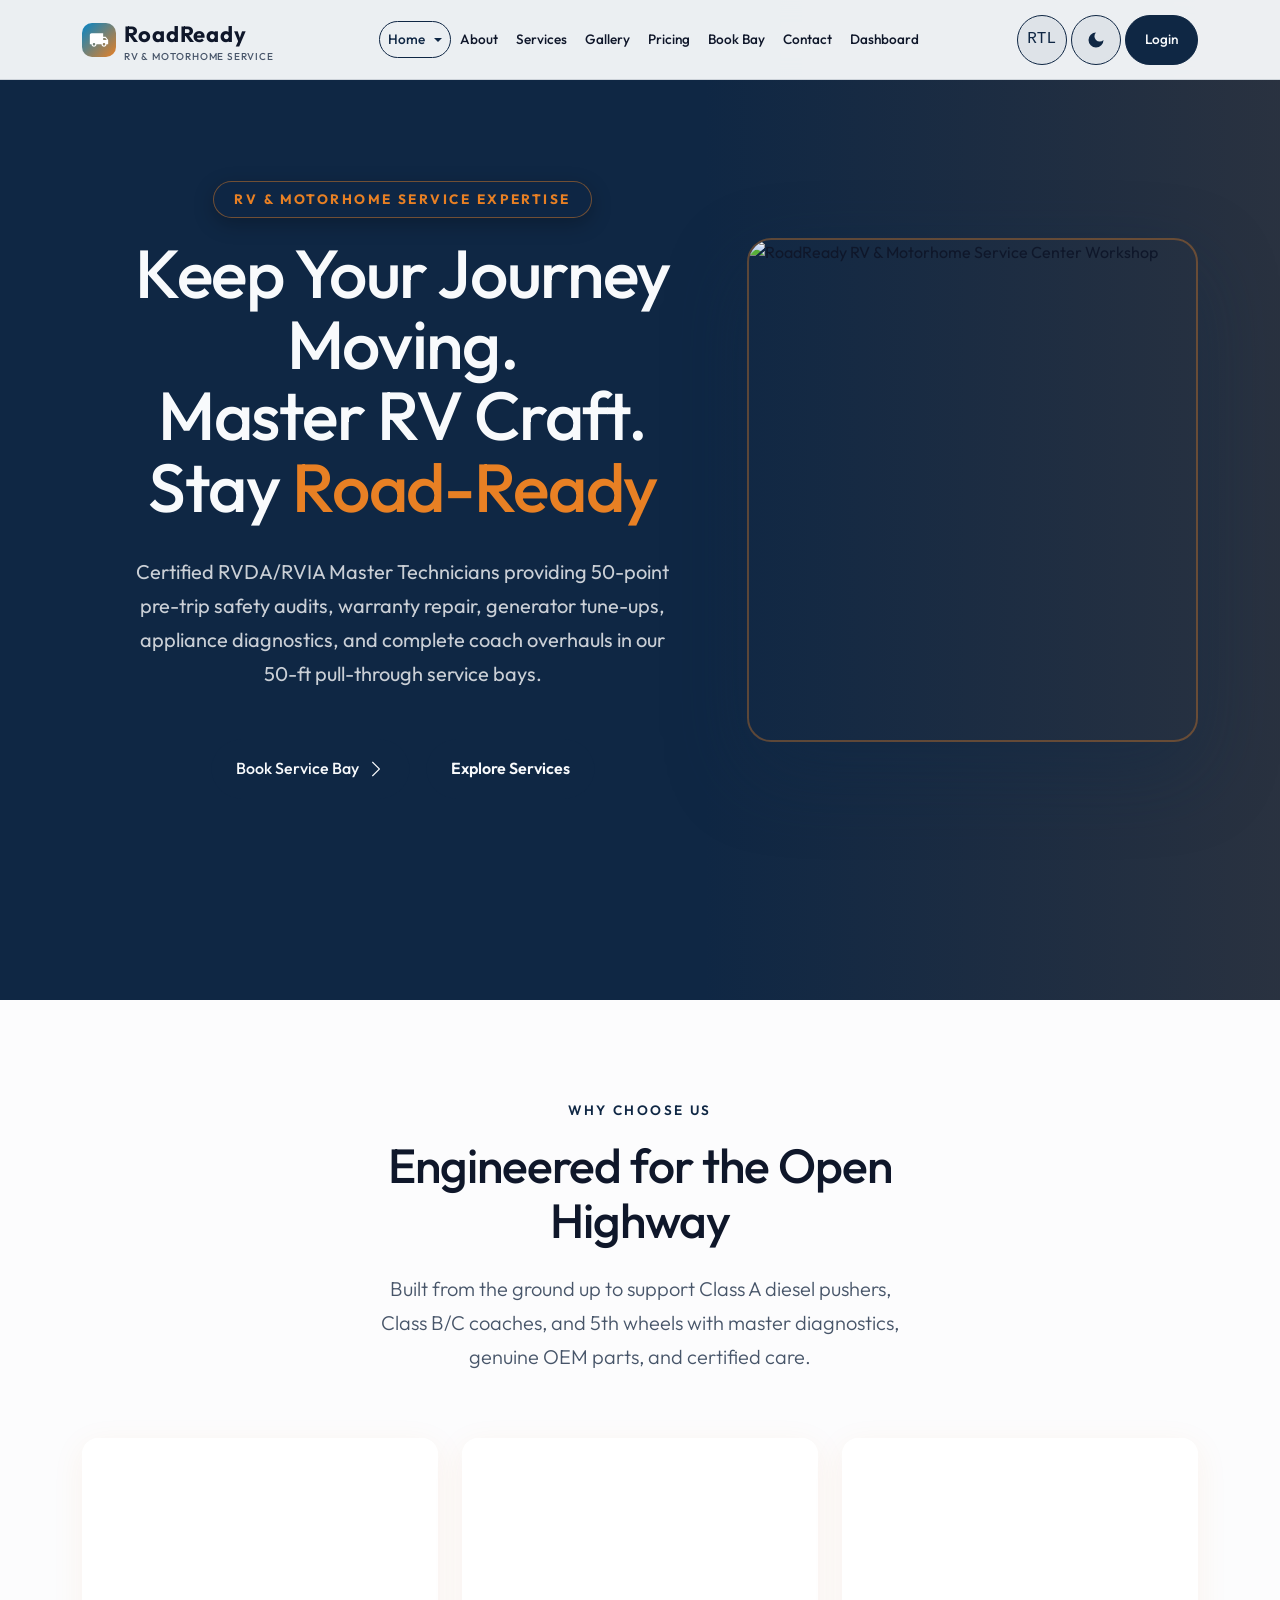
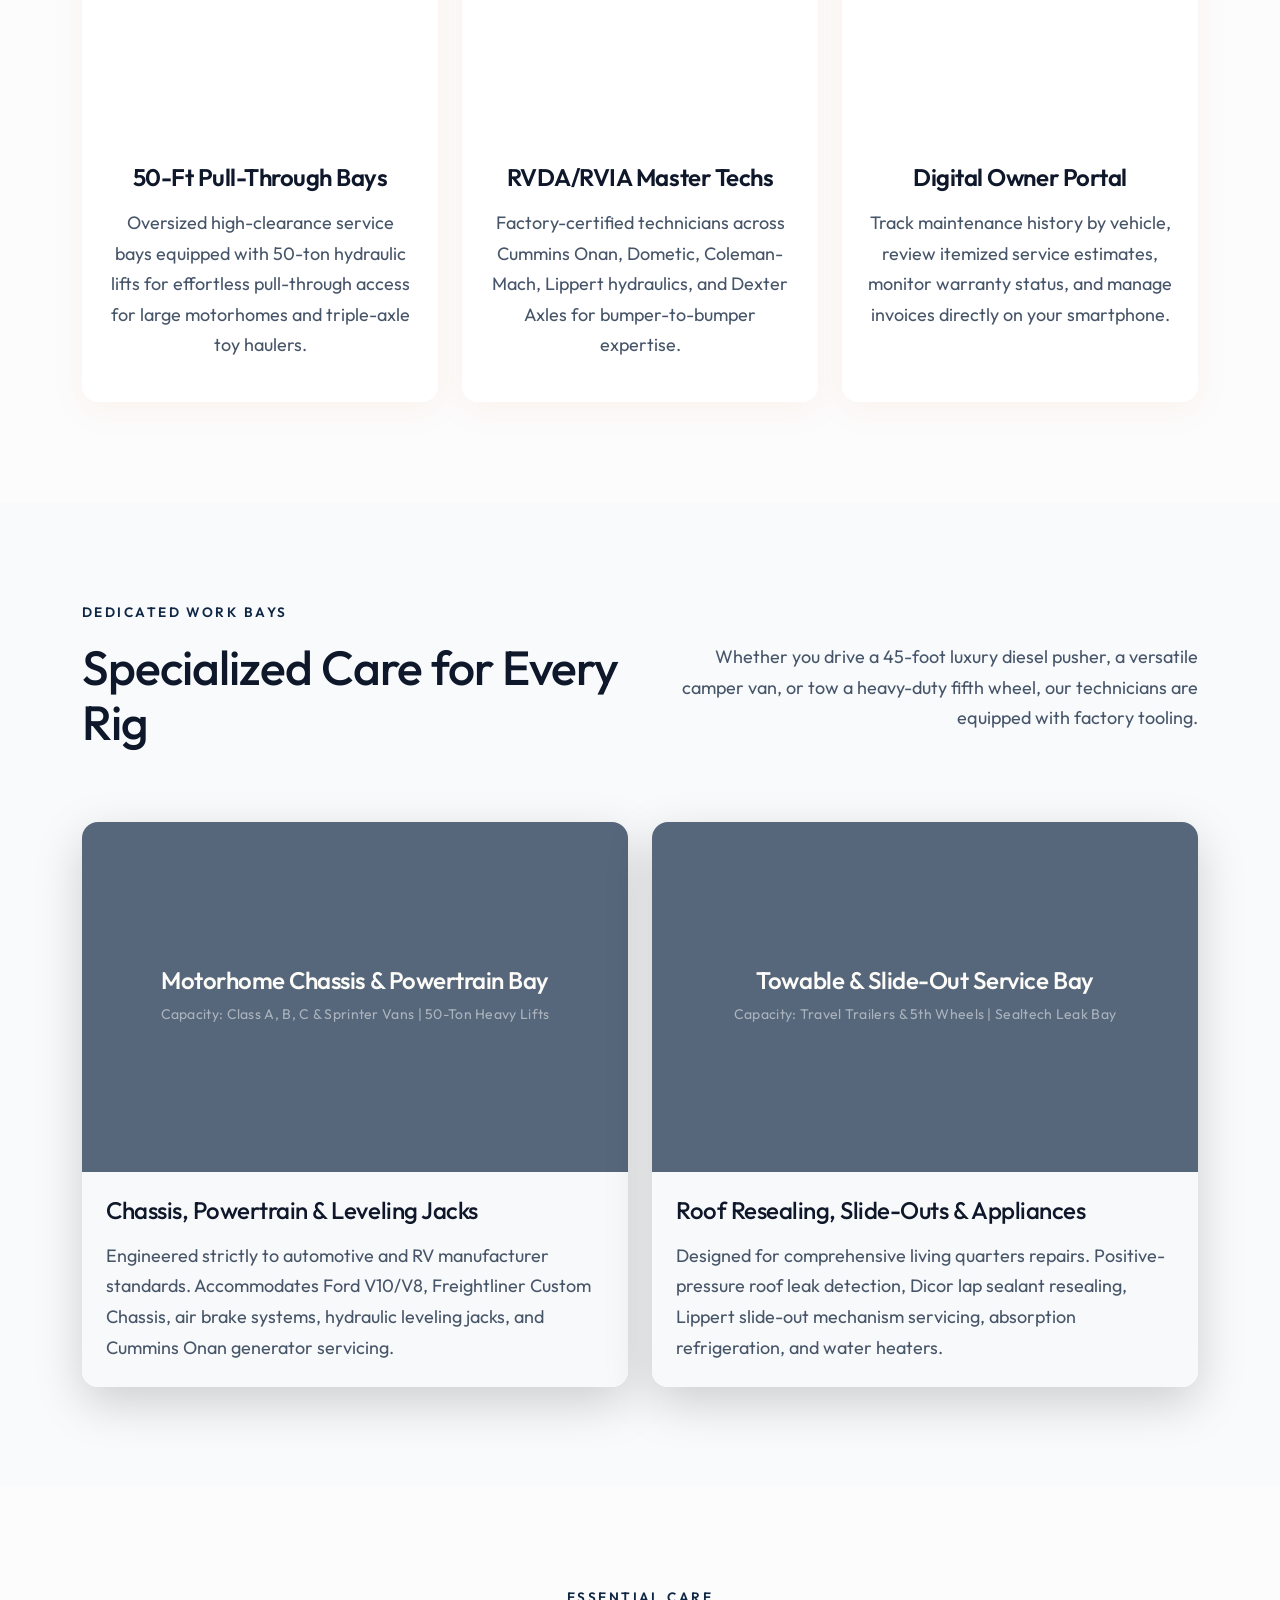
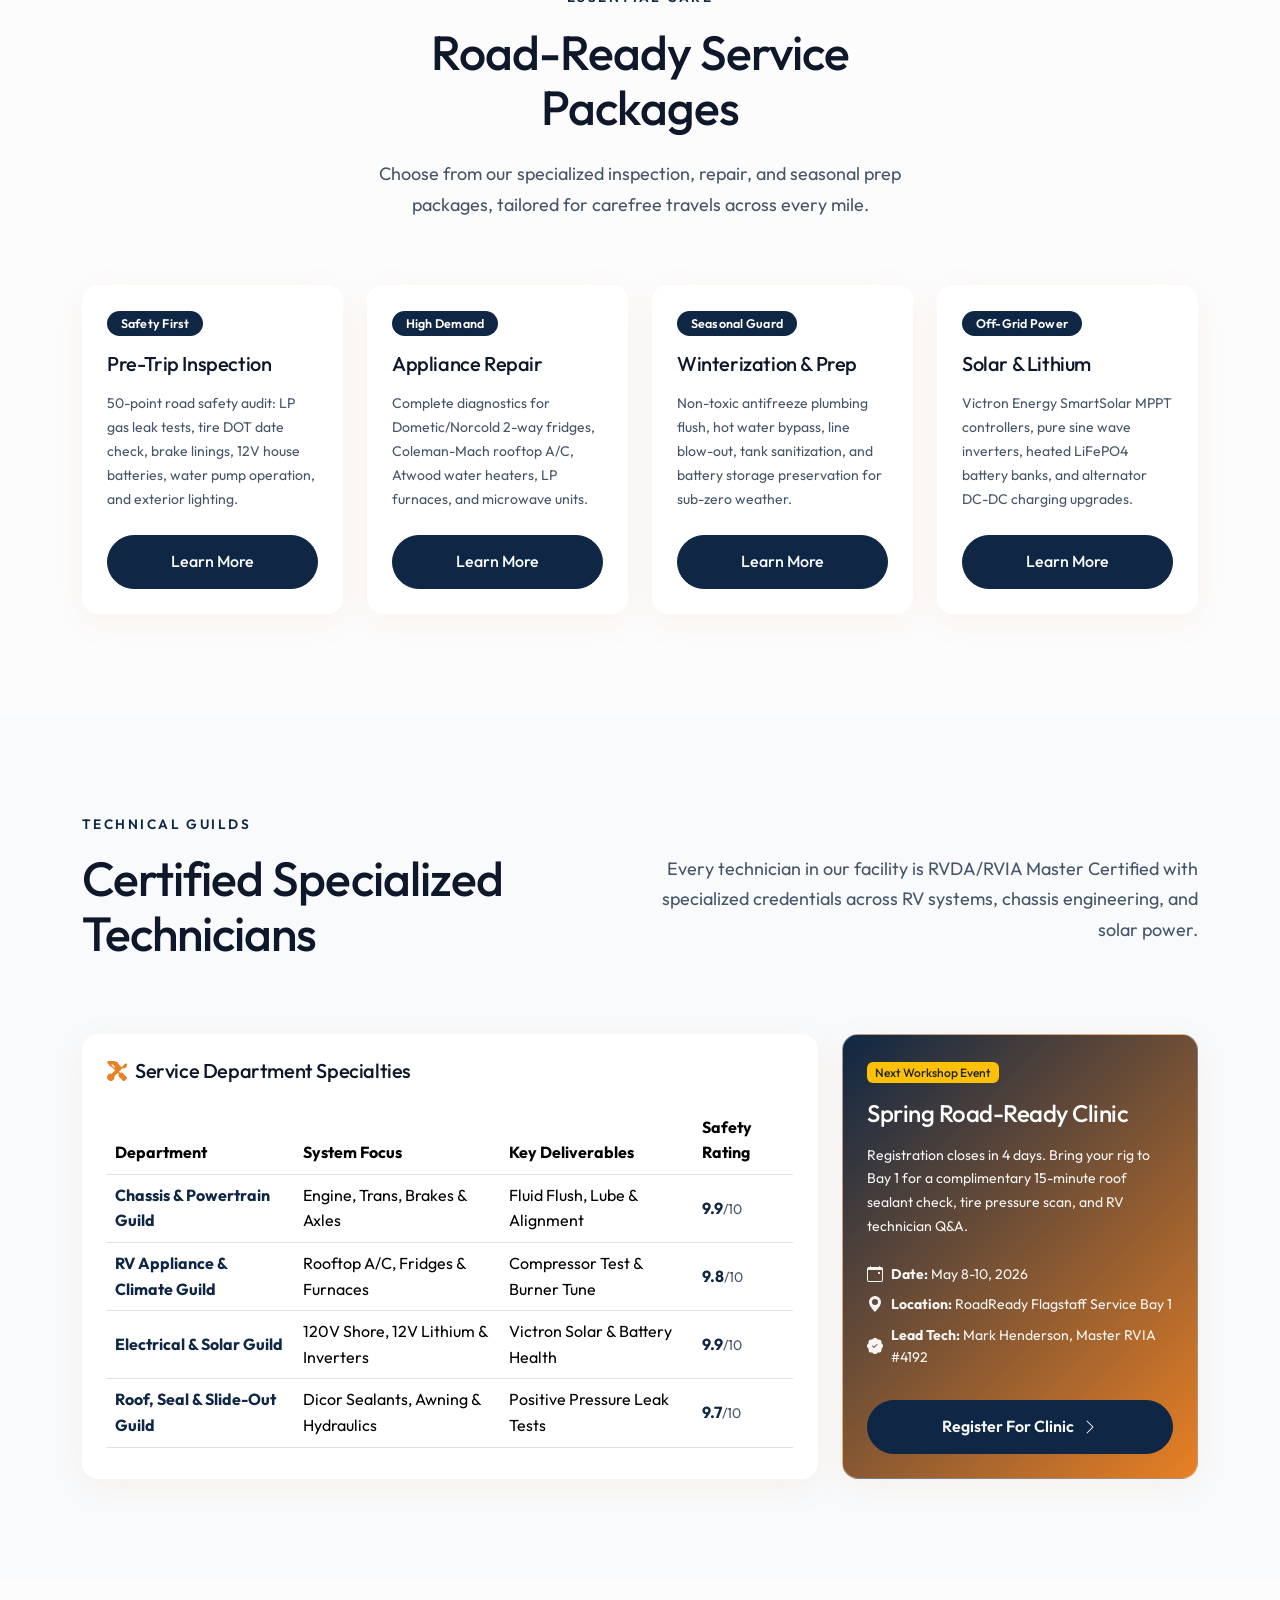
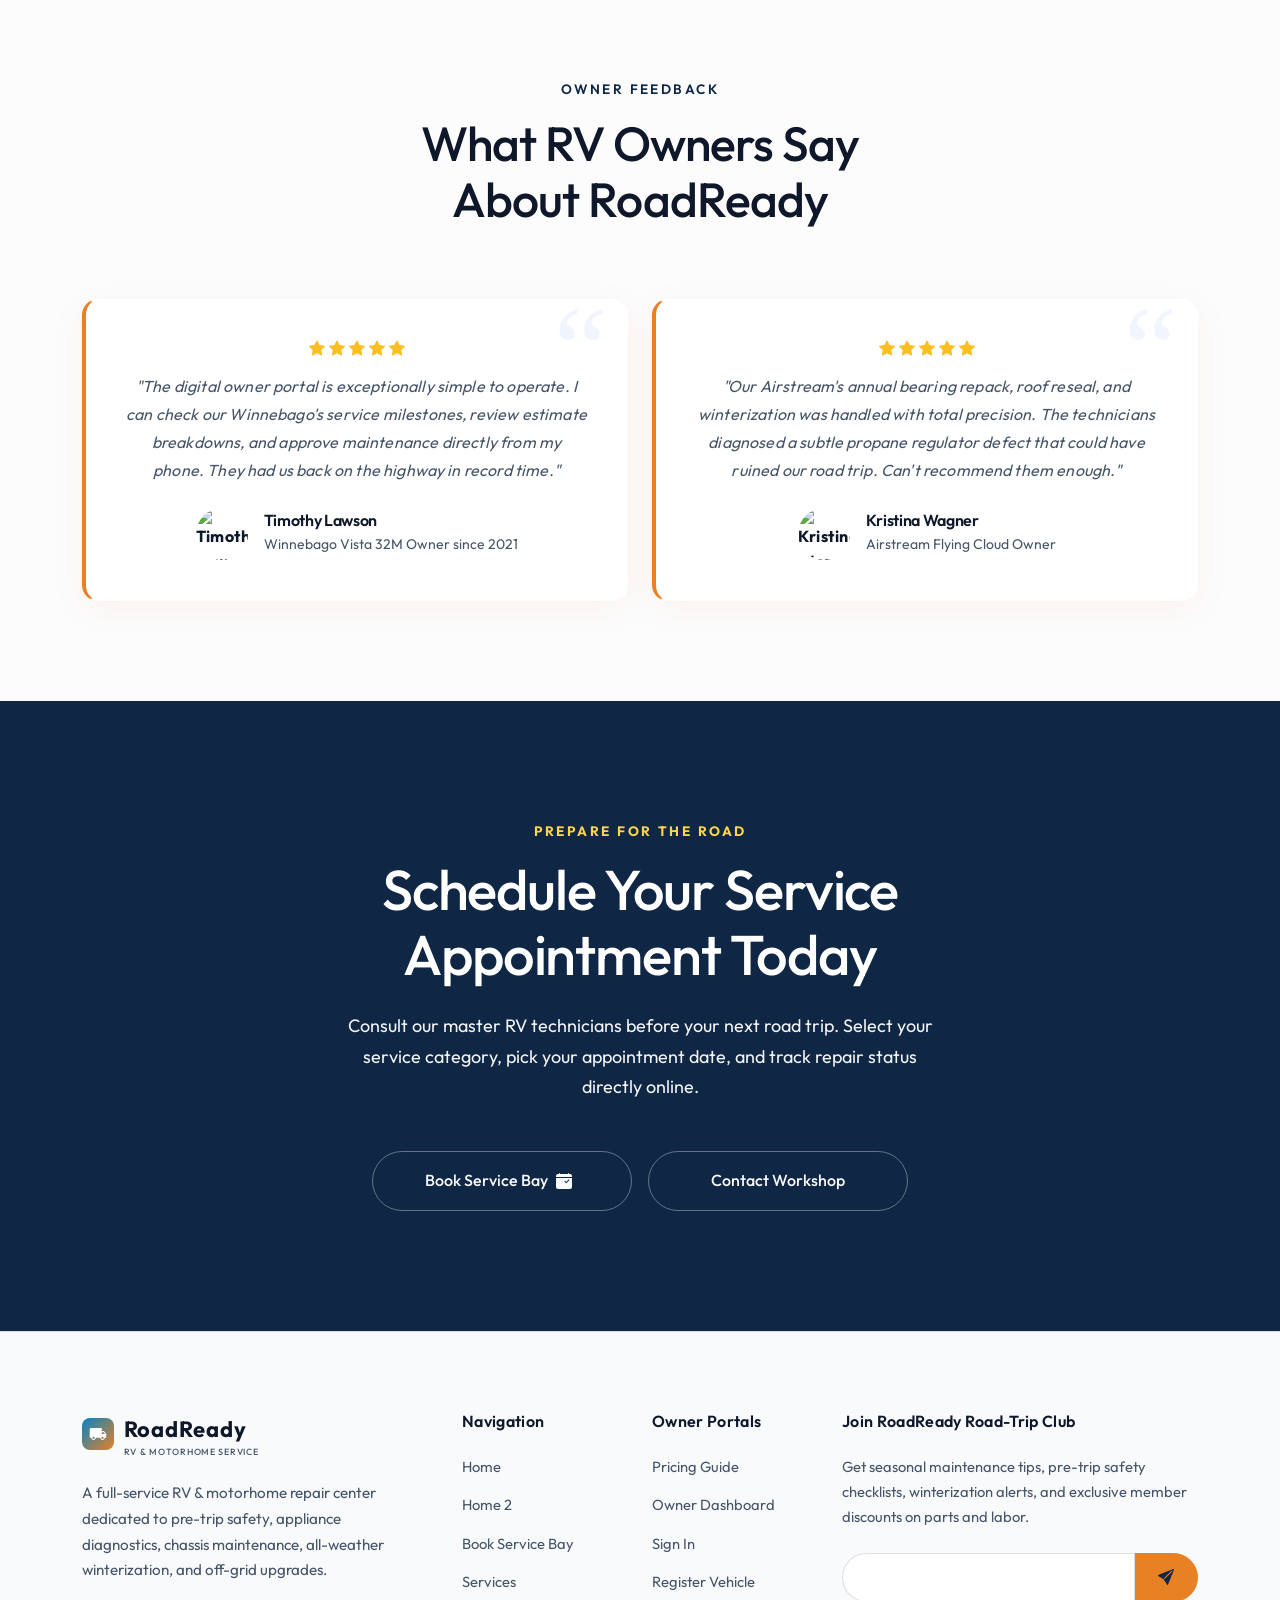
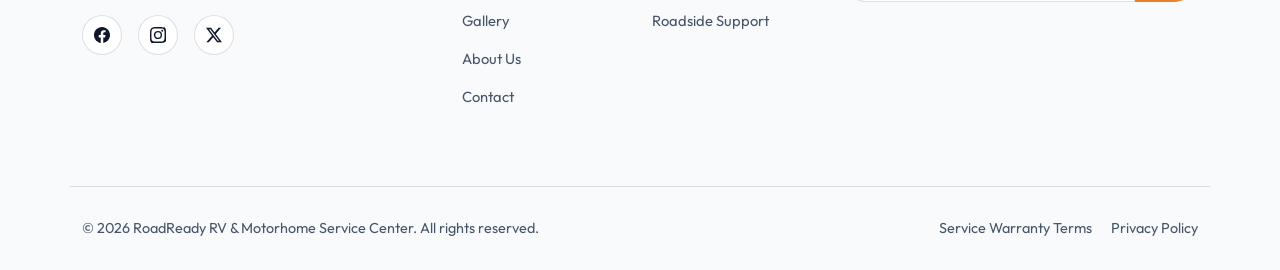
==== commit 3826347b: "Fix UI issues, update navbar breakpoints, and add auth page hover effects" ====
--- a/index.html
+++ b/index.html
@@ -6,7 +6,7 @@
   <meta name="description" content="RoadReady RV & Motorhome Service Center offers master certified RV repairs, routine maintenance, appliance diagnosis, all-weather winterization, and off-grid solar upgrades.">
   <meta name="keywords" content="RV repair, motorhome service center, camper van maintenance, RV winterization, RV appliance repair, Airstream service, Winnebago repair, RV roof reseal">
   <meta name="author" content="RoadReady RV & Motorhome Service Center">
-  <title>RoadReady — RV & Motorhome Service Center</title>
+  <title>RoadReady â€” RV & Motorhome Service Center</title>
   
   <!-- Favicon -->
   <link rel="icon" type="image/svg+xml" href="data:image/svg+xml,<svg xmlns='http://www.w3.org/2000/svg' viewBox='0 0 24 24' fill='%23E88024'><path d='M20 8h-3V4H3c-1.1 0-2 .9-2 2v11h2c0 1.66 1.34 3 3 3s3-1.34 3-3h6c0 1.66 1.34 3 3 3s3-1.34 3-3h2v-5l-3-4zM6 18.5c-.83 0-1.5-.67-1.5-1.5s.67-1.5 1.5-1.5 1.5.67 1.5 1.5-.67 1.5-1.5 1.5zm12 0c-.83 0-1.5-.67-1.5-1.5s.67-1.5 1.5-1.5 1.5.67 1.5 1.5-.67 1.5-1.5 1.5zM17 12V9.5h2.5l1.88 2.5H17z'/></svg>">
@@ -69,7 +69,7 @@
   <!-- ==========================================================================
        Header / Navigation Bar
        ========================================================================== */ -->
-  <nav class="navbar navbar-expand-xl fixed-top navbar-rallyx">
+  <nav class="navbar navbar-expand-lg fixed-top navbar-rallyx">
     <div class="container">
       <!-- Logo -->
       <a class="navbar-brand navbar-brand-logo" href="index.html">
@@ -248,7 +248,7 @@
         <div class="col-lg-6 reveal-left">
           <div class="glass-card p-0 overflow-hidden border-0 shadow-lg h-100 d-flex flex-column">
             <!-- Facility Image -->
-            <div class="position-relative overflow-hidden" style="height: 350px; background: url('https://images.unsplash.com/photo-1566847438217-76f82d383fca?auto=format&fit=crop&w=1000&q=80') center/cover no-repeat;">
+            <div class="position-relative overflow-hidden" style="height: 350px; background: url('https://upload.wikimedia.org/wikipedia/commons/0/05/Dodge-based_recreational_vehicle_in_Munich.JPG') center/cover no-repeat;">
               <div class="position-absolute top-0 start-0 w-100 h-100" style="background: rgba(15,39,68,0.7);"></div>
               <div class="position-absolute top-50 start-50 translate-middle text-white text-center w-100" style="z-index: 2;">
                 <h4 style="font-weight: 550; color: #FDFBF7;">Motorhome Chassis & Powertrain Bay</h4>
@@ -265,7 +265,7 @@
         <div class="col-lg-6 reveal-right">
           <div class="glass-card p-0 overflow-hidden border-0 shadow-lg h-100 d-flex flex-column">
             <!-- Facility Image -->
-            <div class="position-relative overflow-hidden" style="height: 350px; background: url('https://picsum.photos/seed/img701/1000/500') center/cover no-repeat;">
+            <div class="position-relative overflow-hidden" style="height: 350px; background: url('https://upload.wikimedia.org/wikipedia/commons/7/7d/JaycoPopupCamper-2009-11-17.jpg') center/cover no-repeat;">
               <div class="position-absolute top-0 start-0 w-100 h-100" style="background: rgba(15,39,68,0.7);"></div>
               <div class="position-absolute top-50 start-50 translate-middle text-white text-center w-100" style="z-index: 2;">
                 <h4 style="font-weight: 550; color: #FDFBF7;">Towable & Slide-Out Service Bay</h4>
--- a/assets/css/style.css
+++ b/assets/css/style.css
@@ -497,7 +497,7 @@
   transform: translateY(-11px) rotate(-45deg);
 }
 
-@media (max-width: 1199.98px) {
+@media (max-width: 991.98px) {
   .navbar-collapse-mobile {
     position: fixed;
     top: var(--header-height);
@@ -529,6 +529,8 @@
     margin-bottom: 0.75rem;
     width: 100%;
     display: flex;
+    flex-direction: column;
+    align-items: center;
     justify-content: center;
   }
   
@@ -1094,8 +1096,16 @@
   padding: 70px 0 50px;
 }
 
+/* ── Pricing & Booking Hero ── */
+.pricing-hero, .booking-hero {
+  background-color: var(--primary);
+}
+.pricing-hero .page-hero-content, .booking-hero .page-hero-content {
+  padding: 80px 0 60px;
+}
+
 /* ── Responsive Heights and Background Splits ── */
-.about-hero, .services-hero, .gallery-hero, .contact-hero {
+.about-hero, .services-hero, .gallery-hero, .contact-hero, .pricing-hero, .booking-hero {
   min-height: 380px;
 }
 
@@ -1125,7 +1135,7 @@
 
 /* 1024px and 1440px breakpoint: height increase and clear background image to split layout */
 @media (min-width: 1024px) {
-  .about-hero, .services-hero, .gallery-hero, .contact-hero {
+  .about-hero, .services-hero, .gallery-hero, .contact-hero, .pricing-hero, .booking-hero {
     min-height: 520px;
     background-image: none !important;
     background-color: var(--primary) !important;
@@ -1158,7 +1168,7 @@
 }
 
 @media (min-width: 1440px) {
-  .about-hero, .services-hero, .gallery-hero, .contact-hero {
+  .about-hero, .services-hero, .gallery-hero, .contact-hero, .pricing-hero, .booking-hero {
     min-height: 600px;
   }
 }
@@ -1544,7 +1554,9 @@
   .about-hero .page-hero-content,
   .services-hero .page-hero-content,
   .gallery-hero .page-hero-content,
-  .contact-hero .page-hero-content {
+  .contact-hero .page-hero-content,
+  .pricing-hero .page-hero-content,
+  .booking-hero .page-hero-content {
     text-align: center;
   }
 
@@ -1911,3 +1923,23 @@
 
 
 
+
+/* Password Toggle Button Hover */
+.toggle-pwd-btn {
+  transition: all 0.3s ease;
+  cursor: pointer;
+}
+.toggle-pwd-btn:hover {
+  background-color: rgba(255, 255, 255, 0.25) !important;
+  color: var(--accent) !important;
+  border-color: var(--accent) !important;
+}
+.toggle-pwd-btn svg {
+  transition: transform 0.25s ease, fill 0.25s ease, color 0.25s ease;
+}
+.toggle-pwd-btn:hover svg {
+  transform: scale(1.2) !important;
+  fill: var(--accent) !important;
+  color: var(--accent) !important;
+}
+
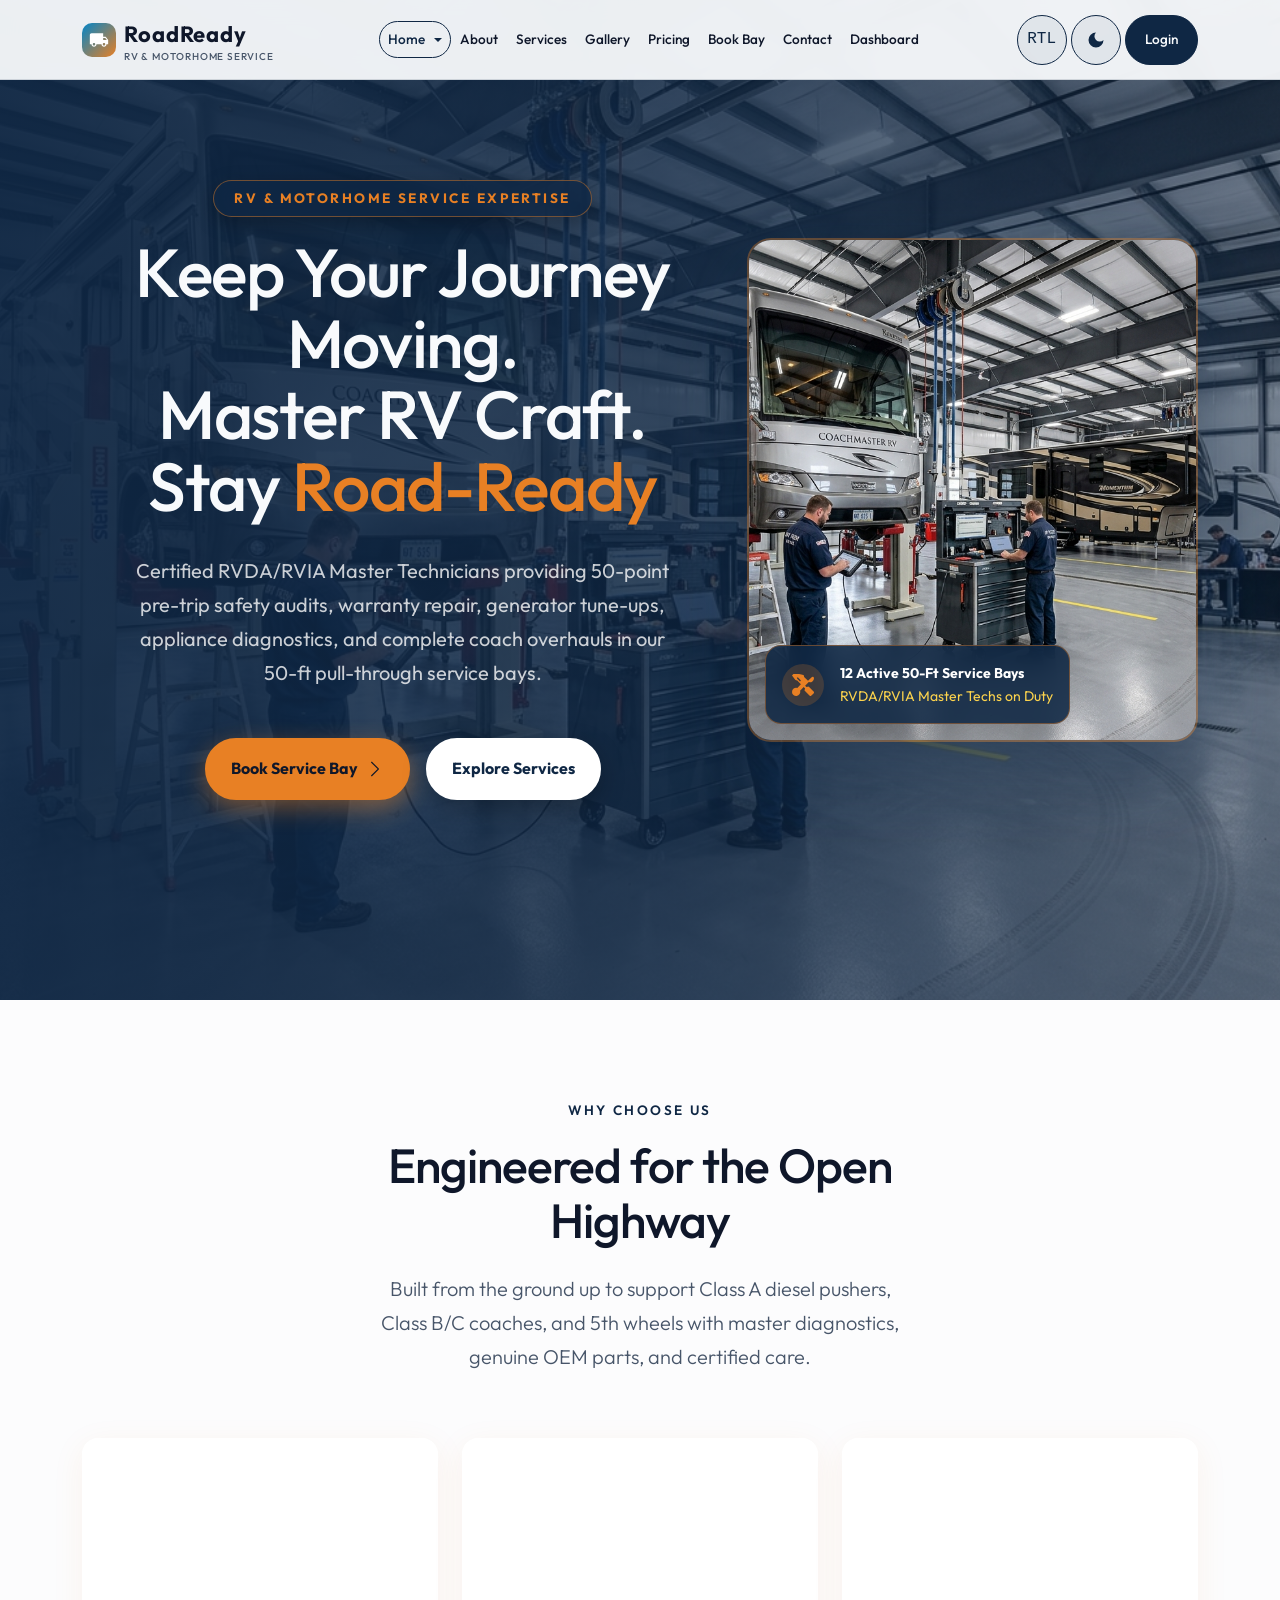
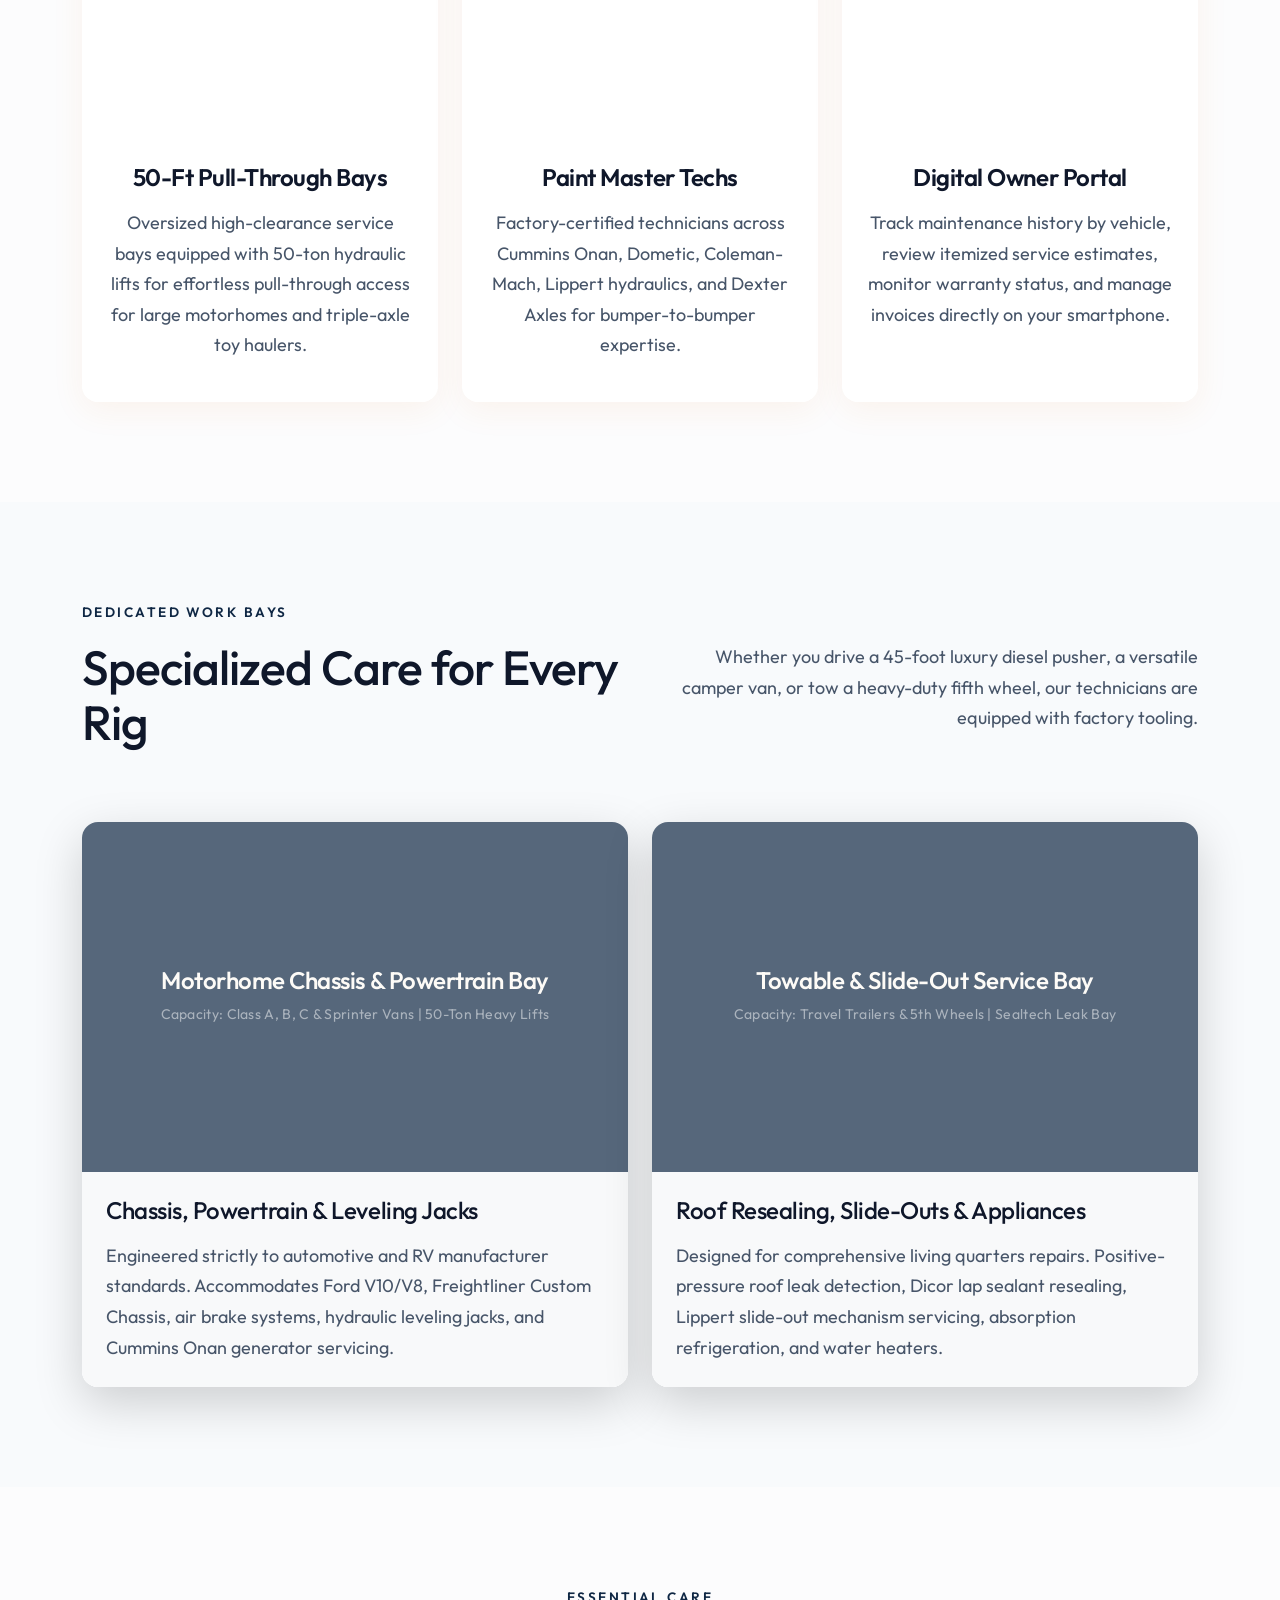
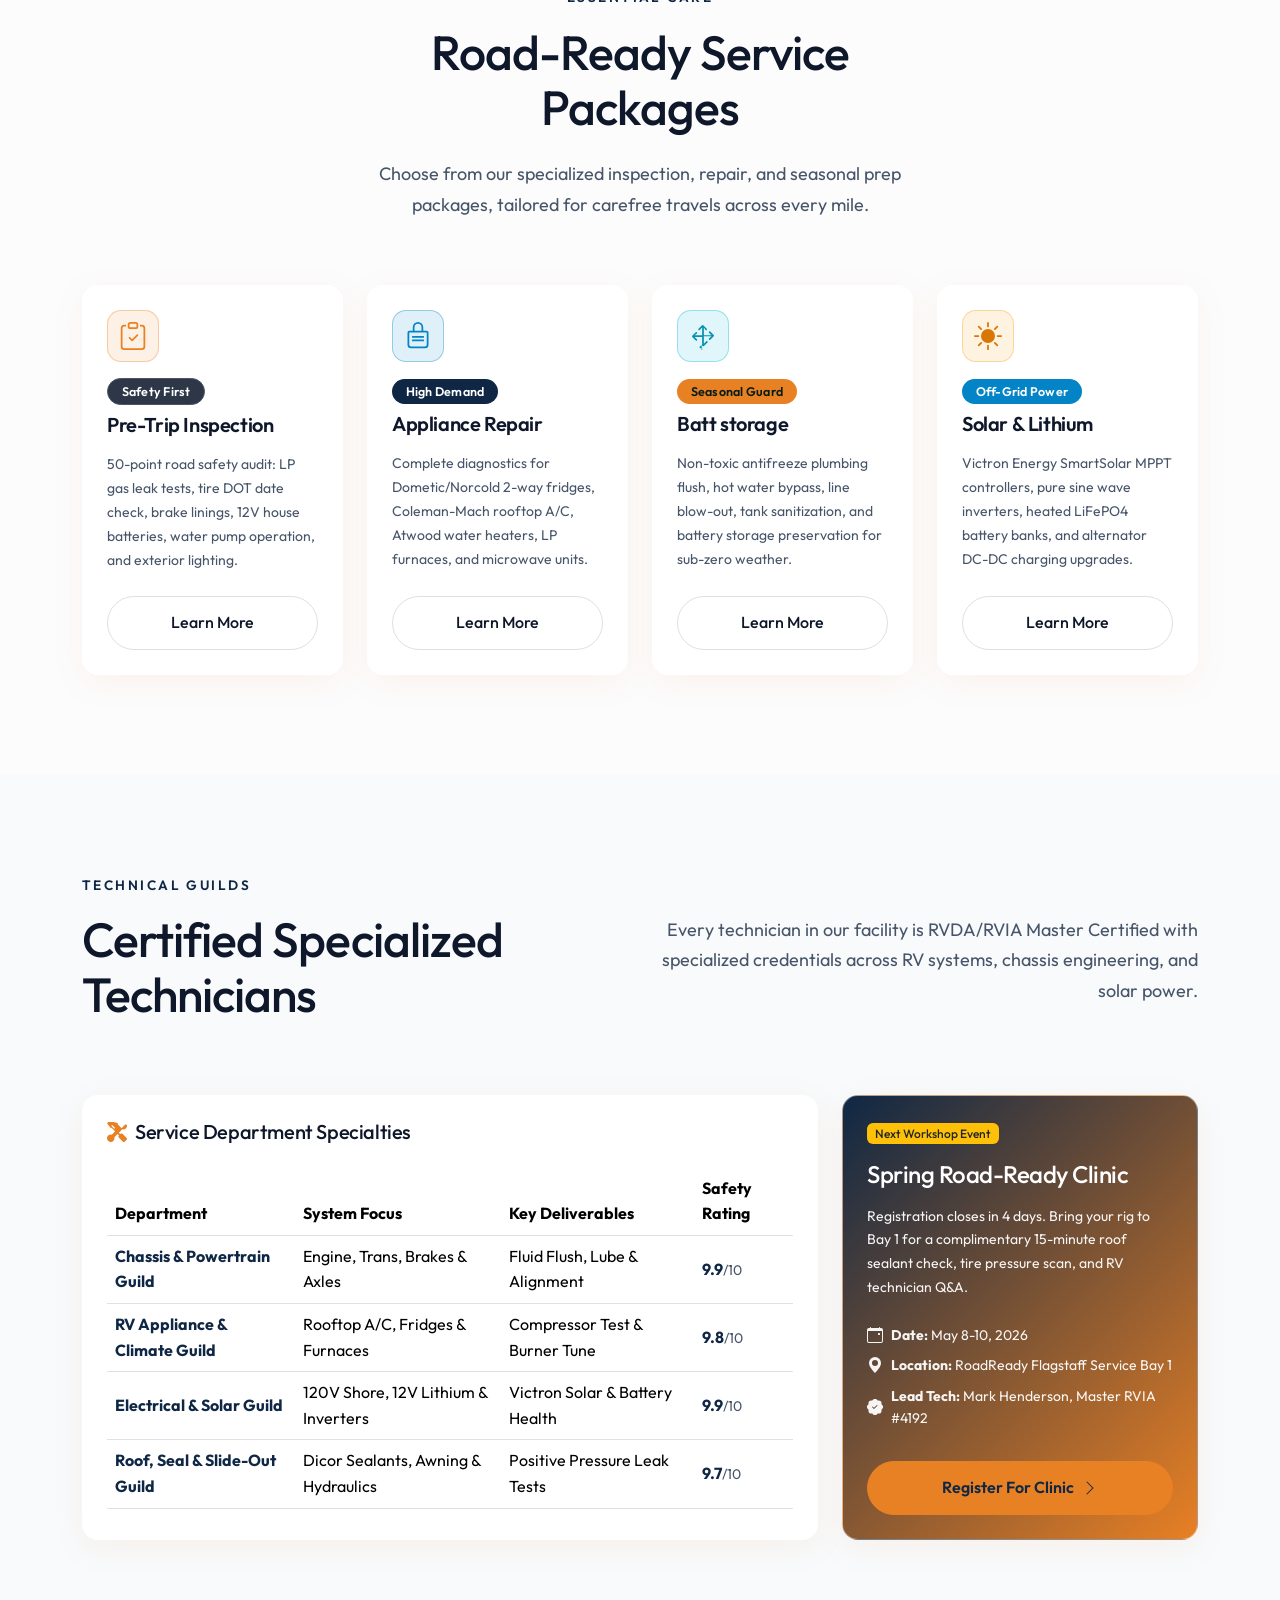
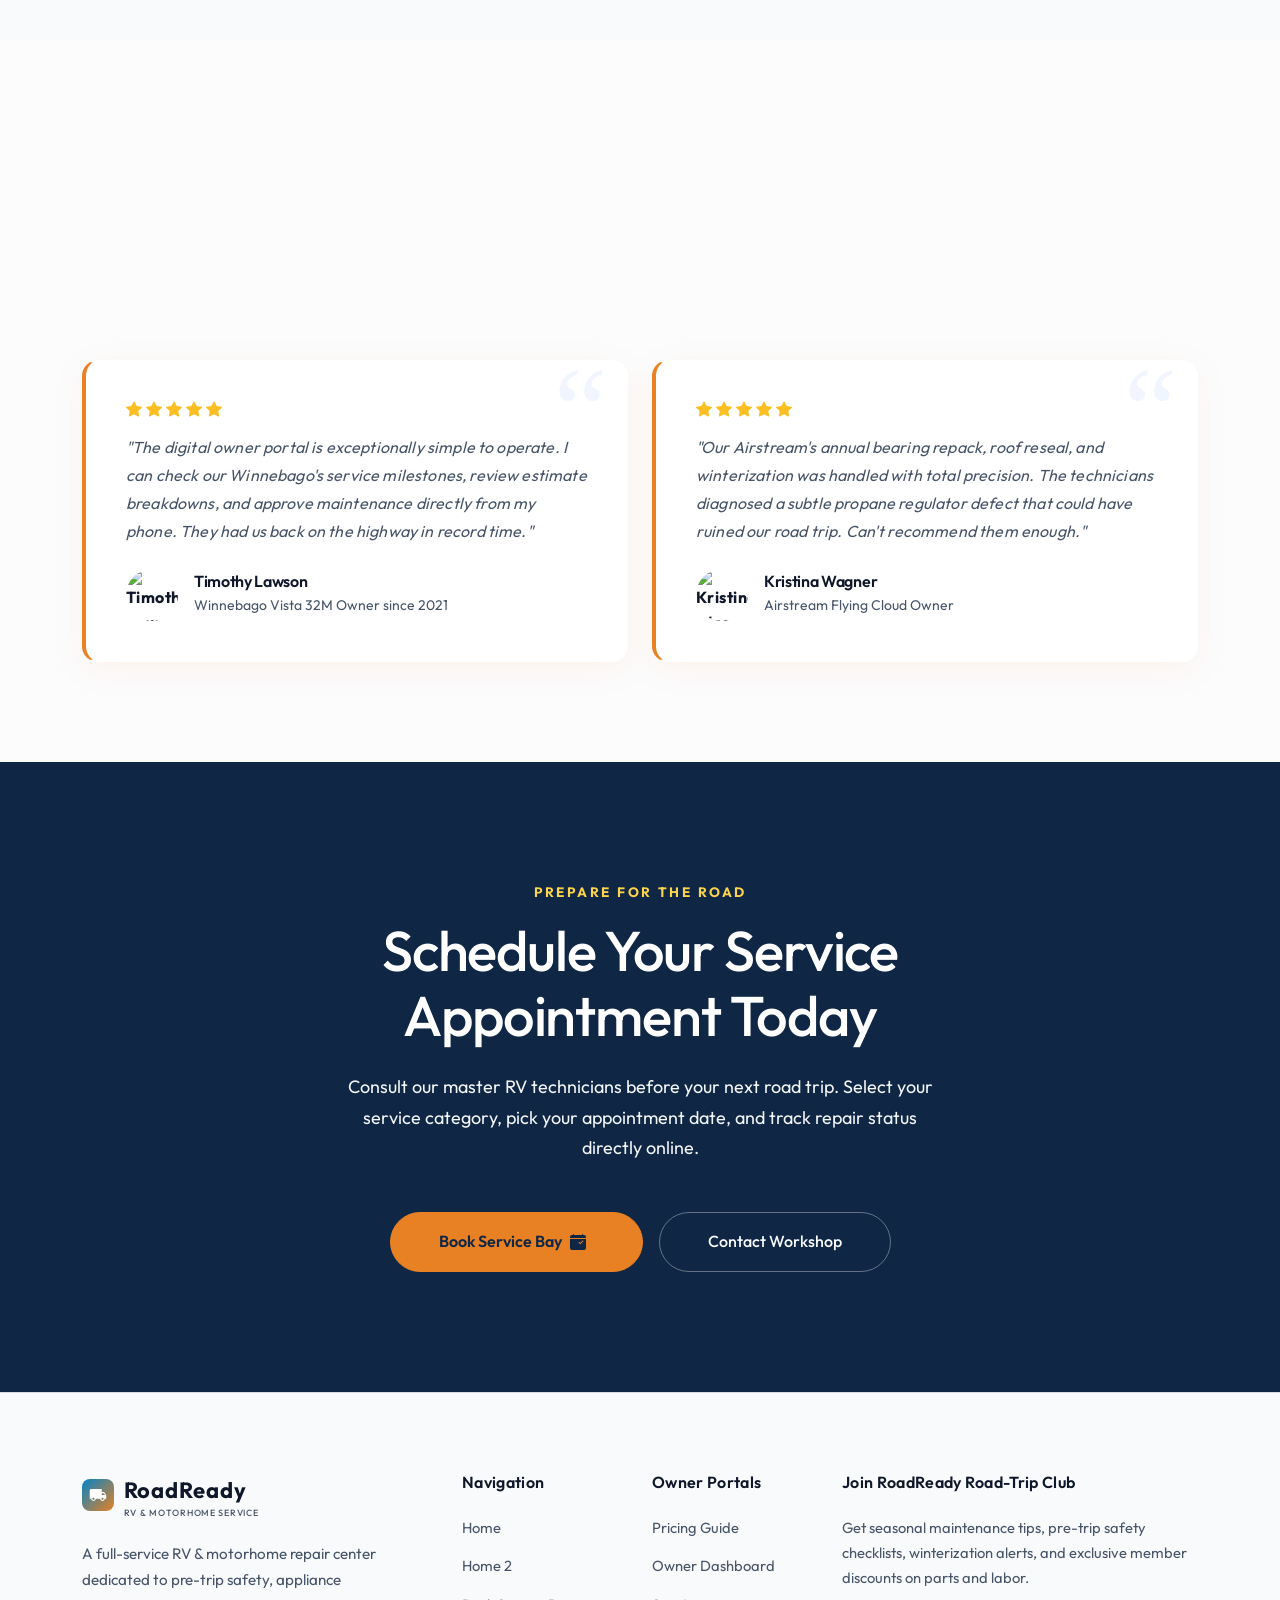
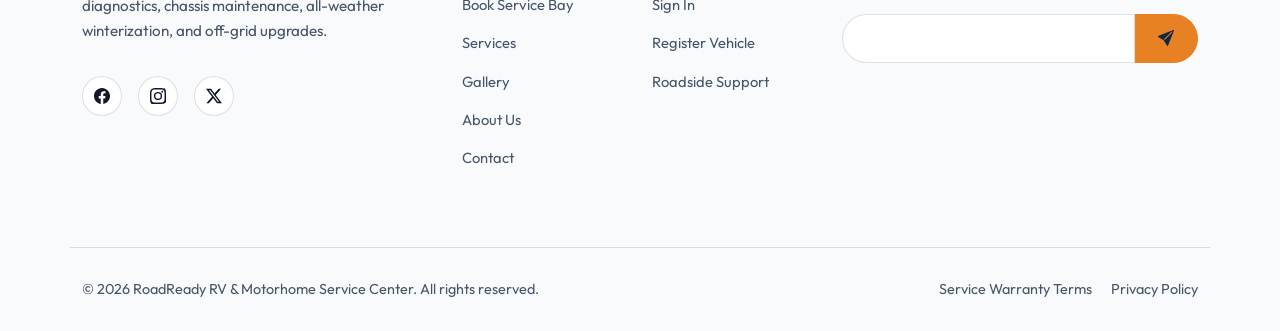
==== commit 7510cd54: "U" ====
--- a/index.html
+++ b/index.html
@@ -6,7 +6,7 @@
   <meta name="description" content="RoadReady RV & Motorhome Service Center offers master certified RV repairs, routine maintenance, appliance diagnosis, all-weather winterization, and off-grid solar upgrades.">
   <meta name="keywords" content="RV repair, motorhome service center, camper van maintenance, RV winterization, RV appliance repair, Airstream service, Winnebago repair, RV roof reseal">
   <meta name="author" content="RoadReady RV & Motorhome Service Center">
-  <title>RoadReady â€” RV & Motorhome Service Center</title>
+  <title>RoadReady - RV & Motorhome Service Center</title>
   
   <!-- Favicon -->
   <link rel="icon" type="image/svg+xml" href="data:image/svg+xml,<svg xmlns='http://www.w3.org/2000/svg' viewBox='0 0 24 24' fill='%23E88024'><path d='M20 8h-3V4H3c-1.1 0-2 .9-2 2v11h2c0 1.66 1.34 3 3 3s3-1.34 3-3h6c0 1.66 1.34 3 3 3s3-1.34 3-3h2v-5l-3-4zM6 18.5c-.83 0-1.5-.67-1.5-1.5s.67-1.5 1.5-1.5 1.5.67 1.5 1.5-.67 1.5-1.5 1.5zm12 0c-.83 0-1.5-.67-1.5-1.5s.67-1.5 1.5-1.5 1.5.67 1.5 1.5-.67 1.5-1.5 1.5zM17 12V9.5h2.5l1.88 2.5H17z'/></svg>">
@@ -93,7 +93,7 @@
 
       <!-- Navigation Links -->
       <div class="collapse navbar-collapse navbar-collapse-mobile" id="mainNavbar">
-        <ul class="navbar-nav mx-auto mb-2 mb-xl-0">
+        <ul class="navbar-nav mx-auto mb-2 mb-lg-0">
           <li class="nav-item dropdown">
             <a class="nav-link dropdown-toggle active" href="#" role="button" data-bs-toggle="dropdown" aria-expanded="false">
               Home
@@ -155,14 +155,24 @@
           <h1 class="headline">Keep Your Journey Moving.<br>Master RV Craft.<br>Stay <span>Road-Ready</span></h1>
           <p class="desc mb-5 mx-auto ms-lg-0">Certified RVDA/RVIA Master Technicians providing 50-point pre-trip safety audits, warranty repair, generator tune-ups, appliance diagnostics, and complete coach overhauls in our 50-ft pull-through service bays.</p>
           <div class="d-grid d-sm-flex gap-3 justify-content-center justify-content-lg-start">
-            <a href="booking.html" class="btn-premium-primary py-3 px-4 pulse-button justify-content-center">Book Service Bay <svg xmlns="http://www.w3.org/2000/svg" width="18" height="18" fill="currentColor" viewBox="0 0 16 16"><path fill-rule="evenodd" d="M4.646 1.646a.5.5 0 0 1 .708 0l6 6a.5.5 0 0 1 0 .708l-6 6a.5.5 0 0 1-.708-.708L10.293 8 4.646 2.354a.5.5 0 0 1 0-.708z"/></svg></a>
-            <a href="services.html" class="btn-premium-secondary py-3 px-4 justify-content-center">Explore Services</a>
+            <a href="booking.html" class="btn-hero-primary py-3 px-4 pulse-button justify-content-center">Book Service Bay <svg xmlns="http://www.w3.org/2000/svg" width="18" height="18" fill="currentColor" viewBox="0 0 16 16"><path fill-rule="evenodd" d="M4.646 1.646a.5.5 0 0 1 .708 0l6 6a.5.5 0 0 1 0 .708l-6 6a.5.5 0 0 1-.708-.708L10.293 8 4.646 2.354a.5.5 0 0 1 0-.708z"/></svg></a>
+            <a href="services.html" class="btn-hero-secondary py-3 px-4 justify-content-center">Explore Services</a>
           </div>
         </div>
         <div class="col-lg-5 hero-classic-img-col mt-5 mt-lg-0 reveal-right active">
           <!-- Hero Image Frame -->
-          <div class="hero-classic-img-frame">
-            <img src="https://images.unsplash.com/photo-1513311068348-19c8fbdc0bb6?auto=format&fit=crop&w=1000&q=80" alt="RoadReady RV & Motorhome Service Center Workshop" loading="eager">
+          <div class="hero-classic-img-frame position-relative">
+            <img src="assets/images/rv_service_center_hero.jpg" alt="RoadReady RV & Motorhome Service Center Workshop" loading="eager">
+            <!-- Floating Service Bay Status Badge -->
+            <div class="position-absolute bottom-0 start-0 m-3 p-3 rounded-4 glass-card border-0 d-flex align-items-center gap-3 shadow-lg" style="background: rgba(15, 39, 68, 0.88); backdrop-filter: blur(12px); border: 1px solid rgba(232, 128, 36, 0.4) !important;">
+              <div class="rounded-circle p-2 d-flex align-items-center justify-content-center" style="background: rgba(232, 128, 36, 0.2); color: var(--accent); width: 42px; height: 42px; flex-shrink: 0;">
+                <svg xmlns="http://www.w3.org/2000/svg" width="22" height="22" fill="currentColor" viewBox="0 0 16 16"><path d="M1 0 0 1l2.2 3.081a1 1 0 0 0 .815.419h.07a1 1 0 0 1 .708.293l2.675 2.675-2.617 2.654A3.003 3.003 0 0 0 0 13a3 3 0 1 0 5.878-.851l2.654-2.617.968.968-.305.914a1 1 0 0 0 .242 1.023l3.27 3.27a.997.997 0 0 0 1.414 0l1.586-1.586a.997.997 0 0 0 0-1.414l-3.27-3.27a1 1 0 0 0-1.023-.242L10.5 9.5l-.96-.96 2.68-2.643A3.005 3.005 0 0 0 16 3c0-.552-.448-1-1-1a.998.998 0 0 0-.707.293L11.65 4.936l-2.64-2.64A1 1 0 0 1 8.717 1.587V1.52a1 1 0 0 0-.419-.816L5.217 0H1zm1.5 1.5.834.834a1 1 0 0 0 .708.293h.334l2.125 2.125-.707.707-2.125-2.125v-.334a1 1 0 0 0-.293-.708L2.5 1.5z"/></svg>
+              </div>
+              <div>
+                <div class="text-white fw-bold small">12 Active 50-Ft Service Bays</div>
+                <div class="small" style="color: #FCD34D;">RVDA/RVIA Master Techs on Duty</div>
+              </div>
+            </div>
           </div>
         </div>
       </div>
@@ -188,7 +198,7 @@
         <div class="col-lg-4 reveal">
           <div class="glass-card p-0 overflow-hidden h-100 text-center d-flex flex-column justify-content-between">
             <div>
-              <div class="why-choose-us-img" style="background-image: url('https://images.unsplash.com/photo-1619642751034-765dfdf7c58e?auto=format&fit=crop&w=800&q=80');"></div>
+              <div class="why-choose-us-img" style="background-image: url('https://faracerv.com/wp-content/uploads/2025/10/rv-repair-fullerton-farace-automotive-1024x569.png');"></div>
               <div class="px-4">
                 <h3 class="h4 mb-3" style="font-weight:600;">50-Ft Pull-Through Bays</h3>
                 <p>Oversized high-clearance service bays equipped with 50-ton hydraulic lifts for effortless pull-through access for large motorhomes and triple-axle toy haulers.</p>
@@ -202,9 +212,9 @@
         <div class="col-lg-4 reveal">
           <div class="glass-card p-0 overflow-hidden h-100 text-center d-flex flex-column justify-content-between">
             <div>
-              <div class="why-choose-us-img" style="background-image: url('https://images.unsplash.com/photo-1581092160607-ee22621dd758?auto=format&fit=crop&w=800&q=80');"></div>
+              <div class="why-choose-us-img" style="background-image: url('https://csuxjmfbwmkxiegfpljm.supabase.co/storage/v1/object/public/blog-images/organization-12764/1774063678097_Technician-repairing-RV-fiberglass-on-garage-floor.jpeg');"></div>
               <div class="px-4">
-                <h3 class="h4 mb-3" style="font-weight:600;">RVDA/RVIA Master Techs</h3>
+                <h3 class="h4 mb-3" style="font-weight:600;">Paint Master Techs</h3>
                 <p>Factory-certified technicians across Cummins Onan, Dometic, Coleman-Mach, Lippert hydraulics, and Dexter Axles for bumper-to-bumper expertise.</p>
               </div>
             </div>
@@ -216,7 +226,7 @@
         <div class="col-lg-4 reveal">
           <div class="glass-card p-0 overflow-hidden h-100 text-center d-flex flex-column justify-content-between">
             <div>
-              <div class="why-choose-us-img" style="background-image: url('https://images.unsplash.com/photo-1551288049-bebda4e38f71?auto=format&fit=crop&w=800&q=80');"></div>
+              <div class="why-choose-us-img" style="background-image: url('https://cdn.shortpixel.ai/spai/q_glossy+ret_img+to_webp/www.karvrepair.com/wp-content/uploads/inspections-preventive-maintenance-2-1024x687.jpg');"></div>
               <div class="px-4">
                 <h3 class="h4 mb-3" style="font-weight:600;">Digital Owner Portal</h3>
                 <p>Track maintenance history by vehicle, review itemized service estimates, monitor warranty status, and manage invoices directly on your smartphone.</p>
@@ -248,7 +258,7 @@
         <div class="col-lg-6 reveal-left">
           <div class="glass-card p-0 overflow-hidden border-0 shadow-lg h-100 d-flex flex-column">
             <!-- Facility Image -->
-            <div class="position-relative overflow-hidden" style="height: 350px; background: url('https://upload.wikimedia.org/wikipedia/commons/0/05/Dodge-based_recreational_vehicle_in_Munich.JPG') center/cover no-repeat;">
+            <div class="position-relative overflow-hidden" style="height: 350px; background: url('https://encrypted-tbn0.gstatic.com/images?q=tbn:ANd9GcQ8Hk9fmLuMK6OoPygFLNjQtZpBP8vsQKBt2EbRvRsfVg&s=10') center/cover no-repeat;">
               <div class="position-absolute top-0 start-0 w-100 h-100" style="background: rgba(15,39,68,0.7);"></div>
               <div class="position-absolute top-50 start-50 translate-middle text-white text-center w-100" style="z-index: 2;">
                 <h4 style="font-weight: 550; color: #FDFBF7;">Motorhome Chassis & Powertrain Bay</h4>
@@ -265,7 +275,7 @@
         <div class="col-lg-6 reveal-right">
           <div class="glass-card p-0 overflow-hidden border-0 shadow-lg h-100 d-flex flex-column">
             <!-- Facility Image -->
-            <div class="position-relative overflow-hidden" style="height: 350px; background: url('https://upload.wikimedia.org/wikipedia/commons/7/7d/JaycoPopupCamper-2009-11-17.jpg') center/cover no-repeat;">
+            <div class="position-relative overflow-hidden" style="height: 350px; background: url('https://cdn.shortpixel.ai/spai/q_glossy+ret_img+to_webp/www.karvrepair.com/wp-content/uploads/ready-when-you-are-1024x687.jpg') center/cover no-repeat;">
               <div class="position-absolute top-0 start-0 w-100 h-100" style="background: rgba(15,39,68,0.7);"></div>
               <div class="position-absolute top-50 start-50 translate-middle text-white text-center w-100" style="z-index: 2;">
                 <h4 style="font-weight: 550; color: #FDFBF7;">Towable & Slide-Out Service Bay</h4>
@@ -300,11 +310,20 @@
         <div class="col-lg-3 col-md-6 reveal">
           <div class="glass-card p-4 h-100 d-flex flex-column justify-content-between">
             <div>
-              <span class="badge mb-3 theme-badge theme-badge-primary">Safety First</span>
-              <h3 class="h5 mb-3" style="font-weight:500;">Pre-Trip Inspection</h3>
+              <div class="service-icon-box icon-amber mb-3">
+                <svg xmlns="http://www.w3.org/2000/svg" width="28" height="28" fill="currentColor" viewBox="0 0 16 16">
+                  <path d="M10.854 7.146a.5.5 0 0 1 0 .708l-3 3a.5.5 0 0 1-.708 0l-1.5-1.5a.5.5 0 1 1 .708-.708L7.5 9.793l2.646-2.647a.5.5 0 0 1 .708 0z"/>
+                  <path d="M4 1.5H3a2 2 0 0 0-2 2V14a2 2 0 0 0 2 2h10a2 2 0 0 0 2-2V3.5a2 2 0 0 0-2-2h-1v1h1a1 1 0 0 1 1 1V14a1 1 0 0 1-1 1H3a1 1 0 0 1-1-1V3.5a1 1 0 0 1 1-1h1v-1z"/>
+                  <path d="M9.5 1a.5.5 0 0 1 .5.5v1a.5.5 0 0 1-.5.5h-3a.5.5 0 0 1-.5-.5v-1a.5.5 0 0 1 .5-.5h3zm-3-1A1.5 1.5 0 0 0 5 1.5v1A1.5 1.5 0 0 0 6.5 4h3A1.5 1.5 0 0 0 11 2.5v-1A1.5 1.5 0 0 0 9.5 0h-3z"/>
+                </svg>
+              </div>
+              <div class="mb-2">
+                <span class="badge theme-badge theme-badge-secondary">Safety First</span>
+              </div>
+              <h3 class="h5 mb-3" style="font-weight:600;">Pre-Trip Inspection</h3>
               <p class="small text-muted mb-4">50-point road safety audit: LP gas leak tests, tire DOT date check, brake linings, 12V house batteries, water pump operation, and exterior lighting.</p>
             </div>
-            <a href="services.html#maintenance" class="btn-premium-primary w-100 justify-content-center">Learn More</a>
+            <a href="services.html#maintenance" class="btn-premium-outline w-100 justify-content-center">Learn More</a>
           </div>
         </div>
 
@@ -312,11 +331,18 @@
         <div class="col-lg-3 col-md-6 reveal">
           <div class="glass-card p-4 h-100 d-flex flex-column justify-content-between">
             <div>
-              <span class="badge mb-3 theme-badge theme-badge-primary">High Demand</span>
-              <h3 class="h5 mb-3" style="font-weight:500;">Appliance Repair</h3>
+              <div class="service-icon-box icon-blue mb-3">
+                <svg xmlns="http://www.w3.org/2000/svg" width="28" height="28" fill="currentColor" viewBox="0 0 16 16">
+                  <path d="M8 1a2 2 0 0 1 2 2v2H6V3a2 2 0 0 1 2-2zm3 4V3a3 3 0 0 0-6 0v2H3a1 1 0 0 0-1 1v7a2 2 0 0 0 2 2h8a2 2 0 0 0 2-2V6a1 1 0 0 0-1-1h-2zM3 6h10v7a1 1 0 0 1-1 1H4a1 1 0 0 1-1-1V6zm2 2a.5.5 0 0 0 0 1h6a.5.5 0 0 0 0-1H5zm0 2a.5.5 0 0 0 0 1h6a.5.5 0 0 0 0-1H5z"/>
+                </svg>
+              </div>
+              <div class="mb-2">
+                <span class="badge theme-badge theme-badge-primary">High Demand</span>
+              </div>
+              <h3 class="h5 mb-3" style="font-weight:600;">Appliance Repair</h3>
               <p class="small text-muted mb-4">Complete diagnostics for Dometic/Norcold 2-way fridges, Coleman-Mach rooftop A/C, Atwood water heaters, LP furnaces, and microwave units.</p>
             </div>
-            <a href="services.html#appliances" class="btn-premium-primary w-100 justify-content-center">Learn More</a>
+            <a href="services.html#appliances" class="btn-premium-outline w-100 justify-content-center">Learn More</a>
           </div>
         </div>
 
@@ -324,11 +350,18 @@
         <div class="col-lg-3 col-md-6 reveal">
           <div class="glass-card p-4 h-100 d-flex flex-column justify-content-between">
             <div>
-              <span class="badge mb-3 theme-badge theme-badge-primary">Seasonal Guard</span>
-              <h3 class="h5 mb-3" style="font-weight:500;">Winterization & Prep</h3>
+              <div class="service-icon-box icon-cyan mb-3">
+                <svg xmlns="http://www.w3.org/2000/svg" width="28" height="28" fill="currentColor" viewBox="0 0 16 16">
+                  <path d="M8 16a.5.5 0 0 1-.5-.5v-1.293l-.646.647a.5.5 0 0 1-.707-.708L7.5 12.793V8.5H3.207l1.354 1.354a.5.5 0 1 1-.708.707l-2-2a.5.5 0 0 1 0-.708l2-2a.5.5 0 0 1 .708.708L3.207 7.5H7.5V3.207L6.146 4.56a.5.5 0 1 1-.707-.707l2-2a.5.5 0 0 1 .707 0l2 2a.5.5 0 1 1-.707.707L8.5 3.207V7.5h4.293l-1.354-1.354a.5.5 0 0 1 .708-.708l2 2a.5.5 0 0 1 0 .708l-2 2a.5.5 0 0 1-.708-.707l1.354-1.354H8.5v4.293l1.354-1.353a.5.5 0 0 1 .707.707l-2 2a.5.5 0 0 1-.707 0l-.647-.647V15.5a.5.5 0 0 1-.5.5"/>
+                </svg>
+              </div>
+              <div class="mb-2">
+                <span class="badge theme-badge theme-badge-accent">Seasonal Guard</span>
+              </div>
+              <h3 class="h5 mb-3" style="font-weight:600;">Batt storage</h3>
               <p class="small text-muted mb-4">Non-toxic antifreeze plumbing flush, hot water bypass, line blow-out, tank sanitization, and battery storage preservation for sub-zero weather.</p>
             </div>
-            <a href="services.html#winterization" class="btn-premium-primary w-100 justify-content-center">Learn More</a>
+            <a href="services.html#winterization" class="btn-premium-outline w-100 justify-content-center">Learn More</a>
           </div>
         </div>
 
@@ -336,11 +369,18 @@
         <div class="col-lg-3 col-md-6 reveal">
           <div class="glass-card p-4 h-100 d-flex flex-column justify-content-between">
             <div>
-              <span class="badge mb-3 theme-badge theme-badge-primary">Off-Grid Power</span>
-              <h3 class="h5 mb-3" style="font-weight:500;">Solar & Lithium</h3>
+              <div class="service-icon-box icon-orange mb-3">
+                <svg xmlns="http://www.w3.org/2000/svg" width="28" height="28" fill="currentColor" viewBox="0 0 16 16">
+                  <path d="M8 12a4 4 0 1 0 0-8 4 4 0 0 0 0 8zM8 0a.5.5 0 0 1 .5.5v2a.5.5 0 0 1-1 0v-2A.5.5 0 0 1 8 0zm0 13a.5.5 0 0 1 .5.5v2a.5.5 0 0 1-1 0v-2A.5.5 0 0 1 8 13zm8-5a.5.5 0 0 1-.5.5h-2a.5.5 0 0 1 0-1h2a.5.5 0 0 1 .5.5zM3 8a.5.5 0 0 1-.5.5h-2a.5.5 0 0 1 0-1h2A.5.5 0 0 1 3 8zm10.657-5.657a.5.5 0 0 1 0 .707l-1.414 1.415a.5.5 0 1 1-.707-.708l1.414-1.414a.5.5 0 0 1 .707 0zm-9.193 9.193a.5.5 0 0 1 0 .707L3.05 13.657a.5.5 0 0 1-.707-.707l1.414-1.414a.5.5 0 0 1 .707 0zm9.193 2.121a.5.5 0 0 1-.707 0l-1.414-1.414a.5.5 0 0 1 .707-.707l1.414 1.414a.5.5 0 0 1 0 .707zM4.464 4.465a.5.5 0 0 1-.707 0L2.343 3.05a.5.5 0 1 1 .707-.707l1.414 1.414a.5.5 0 0 1 0 .708z"/>
+                </svg>
+              </div>
+              <div class="mb-2">
+                <span class="badge theme-badge theme-badge-info">Off-Grid Power</span>
+              </div>
+              <h3 class="h5 mb-3" style="font-weight:600;">Solar &amp; Lithium</h3>
               <p class="small text-muted mb-4">Victron Energy SmartSolar MPPT controllers, pure sine wave inverters, heated LiFePO4 battery banks, and alternator DC-DC charging upgrades.</p>
             </div>
-            <a href="services.html#solar" class="btn-premium-primary w-100 justify-content-center">Learn More</a>
+            <a href="services.html#solar" class="btn-premium-outline w-100 justify-content-center">Learn More</a>
           </div>
         </div>
       </div>
@@ -366,9 +406,9 @@
         <!-- Technical Specialists Table -->
         <div class="col-lg-8 reveal-left">
           <div class="glass-card p-4">
-            <h3 class="h5 mb-4 d-flex align-items-center gap-2" style="font-weight:500;">
-              <svg xmlns="http://www.w3.org/2000/svg" width="20" height="20" fill="var(--accent)" class="bi bi-tools flex-shrink-0" viewBox="0 0 16 16"><path d="M1 0 0 1l2.2 3.081a1 1 0 0 0 .815.419h.07a1 1 0 0 1 .708.293l2.675 2.675-2.617 2.654A3.003 3.003 0 0 0 0 13a3 3 0 1 0 5.878-.851l2.654-2.617.968.968-.305.914a1 1 0 0 0 .242 1.023l3.27 3.27a.997.997 0 0 0 1.414 0l1.586-1.586a.997.997 0 0 0 0-1.414l-3.27-3.27a1 1 0 0 0-1.023-.242L10.5 9.5l-.96-.96 2.68-2.643A3.005 3.005 0 0 0 16 3c0-.552-.448-1-1-1a.998.998 0 0 0-.707.293L11.65 4.936l-2.64-2.64A1 1 0 0 1 8.717 1.587V1.52a1 1 0 0 0-.419-.816L5.217 0H1zm1.5 1.5.834.834a1 1 0 0 0 .708.293h.334l2.125 2.125-.707.707-2.125-2.125v-.334a1 1 0 0 0-.293-.708L2.5 1.5z"/></svg>
-              <span>Service Department Specialties</span>
+            <h3 class="h5 mb-4 d-flex align-items-center" style="font-weight:500;">
+              <svg xmlns="http://www.w3.org/2000/svg" width="20" height="20" fill="var(--accent)" class="bi bi-tools me-2" viewBox="0 0 16 16"><path d="M1 0 0 1l2.2 3.081a1 1 0 0 0 .815.419h.07a1 1 0 0 1 .708.293l2.675 2.675-2.617 2.654A3.003 3.003 0 0 0 0 13a3 3 0 1 0 5.878-.851l2.654-2.617.968.968-.305.914a1 1 0 0 0 .242 1.023l3.27 3.27a.997.997 0 0 0 1.414 0l1.586-1.586a.997.997 0 0 0 0-1.414l-3.27-3.27a1 1 0 0 0-1.023-.242L10.5 9.5l-.96-.96 2.68-2.643A3.005 3.005 0 0 0 16 3c0-.552-.448-1-1-1a.998.998 0 0 0-.707.293L11.65 4.936l-2.64-2.64A1 1 0 0 1 8.717 1.587V1.52a1 1 0 0 0-.419-.816L5.217 0H1zm1.5 1.5.834.834a1 1 0 0 0 .708.293h.334l2.125 2.125-.707.707-2.125-2.125v-.334a1 1 0 0 0-.293-.708L2.5 1.5z"/></svg>
+              Service Department Specialties
             </h3>
             <div class="table-responsive">
               <table class="table table-hover align-middle mb-0">
@@ -455,19 +495,19 @@
       <div class="row g-4 align-items-stretch">
         <!-- Review 1 -->
         <div class="col-md-6 reveal">
-          <div class="glass-card testimonial-card h-100 text-center">
+          <div class="glass-card testimonial-card h-100">
             <!-- Star Rating -->
-            <div class="d-flex justify-content-center gap-1 mb-3" style="color: #FBBF24;">
-              <svg xmlns="http://www.w3.org/2000/svg" width="16" height="16" fill="currentColor" viewBox="0 0 16 16"><path d="M3.612 15.443c-.386.198-.824-.149-.746-.592l.83-4.73L.173 6.765c-.329-.314-.158-.888.283-.95l4.898-.696L7.538.792c.197-.39.73-.39.927 0l2.184 4.327 4.898.696c.441.062.612.636.282.95l-3.522 3.356.83 4.73c.078.443-.36.79-.746.592L8 13.187l-4.389 2.256z"/></svg>
-              <svg xmlns="http://www.w3.org/2000/svg" width="16" height="16" fill="currentColor" viewBox="0 0 16 16"><path d="M3.612 15.443c-.386.198-.824-.149-.746-.592l.83-4.73L.173 6.765c-.329-.314-.158-.888.283-.95l4.898-.696L7.538.792c.197-.39.73-.39.927 0l2.184 4.327 4.898.696c.441.062.612.636.282.95l-3.522 3.356.83 4.73c.078.443-.36.79-.746.592L8 13.187l-4.389 2.256z"/></svg>
-              <svg xmlns="http://www.w3.org/2000/svg" width="16" height="16" fill="currentColor" viewBox="0 0 16 16"><path d="M3.612 15.443c-.386.198-.824-.149-.746-.592l.83-4.73L.173 6.765c-.329-.314-.158-.888.283-.95l4.898-.696L7.538.792c.197-.39.73-.39.927 0l2.184 4.327 4.898.696c.441.062.612.636.282.95l-3.522 3.356.83 4.73c.078.443-.36.79-.746.592L8 13.187l-4.389 2.256z"/></svg>
-              <svg xmlns="http://www.w3.org/2000/svg" width="16" height="16" fill="currentColor" viewBox="0 0 16 16"><path d="M3.612 15.443c-.386.198-.824-.149-.746-.592l.83-4.73L.173 6.765c-.329-.314-.158-.888.283-.95l4.898-.696L7.538.792c.197-.39.73-.39.927 0l2.184 4.327 4.898.696c.441.062.612.636.282.95l-3.522 3.356.83 4.73c.078.443-.36.79-.746.592L8 13.187l-4.389 2.256z"/></svg>
-              <svg xmlns="http://www.w3.org/2000/svg" width="16" height="16" fill="currentColor" viewBox="0 0 16 16"><path d="M3.612 15.443c-.386.198-.824-.149-.746-.592l.83-4.73L.173 6.765c-.329-.314-.158-.888.283-.95l4.898-.696L7.538.792c.197-.39.73-.39.927 0l2.184 4.327 4.898.696c.441.062.612.636.282.95l-3.522 3.356.83 4.73c.078.443-.36.79-.746.592L8 13.187l-4.389 2.256z"/></svg>
-            </div>
-            <p class="testimonial-quote mb-4 text-center">"The digital owner portal is exceptionally simple to operate. I can check our Winnebago's service milestones, review estimate breakdowns, and approve maintenance directly from my phone. They had us back on the highway in record time."</p>
-            <div class="d-flex align-items-center justify-content-center gap-3">
+            <div class="d-flex gap-1 mb-3" style="color: #FBBF24;">
+              <svg xmlns="http://www.w3.org/2000/svg" width="16" height="16" fill="currentColor" viewBox="0 0 16 16"><path d="M3.612 15.443c-.386.198-.824-.149-.746-.592l.83-4.73L.173 6.765c-.329-.314-.158-.888.283-.95l4.898-.696L7.538.792c.197-.39.73-.39.927 0l2.184 4.327 4.898.696c.441.062.612.636.282.95l-3.522 3.356.83 4.73c.078.443-.36.79-.746.592L8 13.187l-4.389 2.256z"/></svg>
+              <svg xmlns="http://www.w3.org/2000/svg" width="16" height="16" fill="currentColor" viewBox="0 0 16 16"><path d="M3.612 15.443c-.386.198-.824-.149-.746-.592l.83-4.73L.173 6.765c-.329-.314-.158-.888.283-.95l4.898-.696L7.538.792c.197-.39.73-.39.927 0l2.184 4.327 4.898.696c.441.062.612.636.282.95l-3.522 3.356.83 4.73c.078.443-.36.79-.746.592L8 13.187l-4.389 2.256z"/></svg>
+              <svg xmlns="http://www.w3.org/2000/svg" width="16" height="16" fill="currentColor" viewBox="0 0 16 16"><path d="M3.612 15.443c-.386.198-.824-.149-.746-.592l.83-4.73L.173 6.765c-.329-.314-.158-.888.283-.95l4.898-.696L7.538.792c.197-.39.73-.39.927 0l2.184 4.327 4.898.696c.441.062.612.636.282.95l-3.522 3.356.83 4.73c.078.443-.36.79-.746.592L8 13.187l-4.389 2.256z"/></svg>
+              <svg xmlns="http://www.w3.org/2000/svg" width="16" height="16" fill="currentColor" viewBox="0 0 16 16"><path d="M3.612 15.443c-.386.198-.824-.149-.746-.592l.83-4.73L.173 6.765c-.329-.314-.158-.888.283-.95l4.898-.696L7.538.792c.197-.39.73-.39.927 0l2.184 4.327 4.898.696c.441.062.612.636.282.95l-3.522 3.356.83 4.73c.078.443-.36.79-.746.592L8 13.187l-4.389 2.256z"/></svg>
+              <svg xmlns="http://www.w3.org/2000/svg" width="16" height="16" fill="currentColor" viewBox="0 0 16 16"><path d="M3.612 15.443c-.386.198-.824-.149-.746-.592l.83-4.73L.173 6.765c-.329-.314-.158-.888.283-.95l4.898-.696L7.538.792c.197-.39.73-.39.927 0l2.184 4.327 4.898.696c.441.062.612.636.282.95l-3.522 3.356.83 4.73c.078.443-.36.79-.746.592L8 13.187l-4.389 2.256z"/></svg>
+            </div>
+            <p class="testimonial-quote mb-4">"The digital owner portal is exceptionally simple to operate. I can check our Winnebago's service milestones, review estimate breakdowns, and approve maintenance directly from my phone. They had us back on the highway in record time."</p>
+            <div class="d-flex align-items-center gap-3">
               <img src="https://images.unsplash.com/photo-1507003211169-0a1dd7228f2d?auto=format&fit=crop&w=120&h=120&q=80" alt="Timothy Lawson" class="testimonial-avatar" style="object-fit: cover;">
-              <div class="text-start">
+              <div>
                 <h4 class="h6 mb-0" style="font-weight:600;">Timothy Lawson</h4>
                 <small class="text-muted">Winnebago Vista 32M Owner since 2021</small>
               </div>
@@ -477,19 +517,19 @@
 
         <!-- Review 2 -->
         <div class="col-md-6 reveal">
-          <div class="glass-card testimonial-card h-100 text-center">
+          <div class="glass-card testimonial-card h-100">
             <!-- Star Rating -->
-            <div class="d-flex justify-content-center gap-1 mb-3" style="color: #FBBF24;">
-              <svg xmlns="http://www.w3.org/2000/svg" width="16" height="16" fill="currentColor" viewBox="0 0 16 16"><path d="M3.612 15.443c-.386.198-.824-.149-.746-.592l.83-4.73L.173 6.765c-.329-.314-.158-.888.283-.95l4.898-.696L7.538.792c.197-.39.73-.39.927 0l2.184 4.327 4.898.696c.441.062.612.636.282.95l-3.522 3.356.83 4.73c.078.443-.36.79-.746.592L8 13.187l-4.389 2.256z"/></svg>
-              <svg xmlns="http://www.w3.org/2000/svg" width="16" height="16" fill="currentColor" viewBox="0 0 16 16"><path d="M3.612 15.443c-.386.198-.824-.149-.746-.592l.83-4.73L.173 6.765c-.329-.314-.158-.888.283-.95l4.898-.696L7.538.792c.197-.39.73-.39.927 0l2.184 4.327 4.898.696c.441.062.612.636.282.95l-3.522 3.356.83 4.73c.078.443-.36.79-.746.592L8 13.187l-4.389 2.256z"/></svg>
-              <svg xmlns="http://www.w3.org/2000/svg" width="16" height="16" fill="currentColor" viewBox="0 0 16 16"><path d="M3.612 15.443c-.386.198-.824-.149-.746-.592l.83-4.73L.173 6.765c-.329-.314-.158-.888.283-.95l4.898-.696L7.538.792c.197-.39.73-.39.927 0l2.184 4.327 4.898.696c.441.062.612.636.282.95l-3.522 3.356.83 4.73c.078.443-.36.79-.746.592L8 13.187l-4.389 2.256z"/></svg>
-              <svg xmlns="http://www.w3.org/2000/svg" width="16" height="16" fill="currentColor" viewBox="0 0 16 16"><path d="M3.612 15.443c-.386.198-.824-.149-.746-.592l.83-4.73L.173 6.765c-.329-.314-.158-.888.283-.95l4.898-.696L7.538.792c.197-.39.73-.39.927 0l2.184 4.327 4.898.696c.441.062.612.636.282.95l-3.522 3.356.83 4.73c.078.443-.36.79-.746.592L8 13.187l-4.389 2.256z"/></svg>
-              <svg xmlns="http://www.w3.org/2000/svg" width="16" height="16" fill="currentColor" viewBox="0 0 16 16"><path d="M3.612 15.443c-.386.198-.824-.149-.746-.592l.83-4.73L.173 6.765c-.329-.314-.158-.888.283-.95l4.898-.696L7.538.792c.197-.39.73-.39.927 0l2.184 4.327 4.898.696c.441.062.612.636.282.95l-3.522 3.356.83 4.73c.078.443-.36.79-.746.592L8 13.187l-4.389 2.256z"/></svg>
-            </div>
-            <p class="testimonial-quote mb-4 text-center">"Our Airstream's annual bearing repack, roof reseal, and winterization was handled with total precision. The technicians diagnosed a subtle propane regulator defect that could have ruined our road trip. Can't recommend them enough."</p>
-            <div class="d-flex align-items-center justify-content-center gap-3">
+            <div class="d-flex gap-1 mb-3" style="color: #FBBF24;">
+              <svg xmlns="http://www.w3.org/2000/svg" width="16" height="16" fill="currentColor" viewBox="0 0 16 16"><path d="M3.612 15.443c-.386.198-.824-.149-.746-.592l.83-4.73L.173 6.765c-.329-.314-.158-.888.283-.95l4.898-.696L7.538.792c.197-.39.73-.39.927 0l2.184 4.327 4.898.696c.441.062.612.636.282.95l-3.522 3.356.83 4.73c.078.443-.36.79-.746.592L8 13.187l-4.389 2.256z"/></svg>
+              <svg xmlns="http://www.w3.org/2000/svg" width="16" height="16" fill="currentColor" viewBox="0 0 16 16"><path d="M3.612 15.443c-.386.198-.824-.149-.746-.592l.83-4.73L.173 6.765c-.329-.314-.158-.888.283-.95l4.898-.696L7.538.792c.197-.39.73-.39.927 0l2.184 4.327 4.898.696c.441.062.612.636.282.95l-3.522 3.356.83 4.73c.078.443-.36.79-.746.592L8 13.187l-4.389 2.256z"/></svg>
+              <svg xmlns="http://www.w3.org/2000/svg" width="16" height="16" fill="currentColor" viewBox="0 0 16 16"><path d="M3.612 15.443c-.386.198-.824-.149-.746-.592l.83-4.73L.173 6.765c-.329-.314-.158-.888.283-.95l4.898-.696L7.538.792c.197-.39.73-.39.927 0l2.184 4.327 4.898.696c.441.062.612.636.282.95l-3.522 3.356.83 4.73c.078.443-.36.79-.746.592L8 13.187l-4.389 2.256z"/></svg>
+              <svg xmlns="http://www.w3.org/2000/svg" width="16" height="16" fill="currentColor" viewBox="0 0 16 16"><path d="M3.612 15.443c-.386.198-.824-.149-.746-.592l.83-4.73L.173 6.765c-.329-.314-.158-.888.283-.95l4.898-.696L7.538.792c.197-.39.73-.39.927 0l2.184 4.327 4.898.696c.441.062.612.636.282.95l-3.522 3.356.83 4.73c.078.443-.36.79-.746.592L8 13.187l-4.389 2.256z"/></svg>
+              <svg xmlns="http://www.w3.org/2000/svg" width="16" height="16" fill="currentColor" viewBox="0 0 16 16"><path d="M3.612 15.443c-.386.198-.824-.149-.746-.592l.83-4.73L.173 6.765c-.329-.314-.158-.888.283-.95l4.898-.696L7.538.792c.197-.39.73-.39.927 0l2.184 4.327 4.898.696c.441.062.612.636.282.95l-3.522 3.356.83 4.73c.078.443-.36.79-.746.592L8 13.187l-4.389 2.256z"/></svg>
+            </div>
+            <p class="testimonial-quote mb-4">"Our Airstream's annual bearing repack, roof reseal, and winterization was handled with total precision. The technicians diagnosed a subtle propane regulator defect that could have ruined our road trip. Can't recommend them enough."</p>
+            <div class="d-flex align-items-center gap-3">
               <img src="https://images.unsplash.com/photo-1544005313-94ddf0286df2?auto=format&fit=crop&w=120&h=120&q=80" alt="Kristina Wagner" class="testimonial-avatar" style="object-fit: cover;">
-              <div class="text-start">
+              <div>
                 <h4 class="h6 mb-0" style="font-weight:600;">Kristina Wagner</h4>
                 <small class="text-muted">Airstream Flying Cloud Owner</small>
               </div>
@@ -509,8 +549,8 @@
       <h2 class="text-white mb-4 mx-auto" style="max-width: 700px;">Schedule Your Service Appointment Today</h2>
       <p class="text-white mb-5 mx-auto" style="max-width: 600px; opacity: 0.95;">Consult our master RV technicians before your next road trip. Select your service category, pick your appointment date, and track repair status directly online.</p>
       <div class="d-flex justify-content-center gap-3 flex-wrap">
-        <a href="booking.html" class="btn-premium-outline btn-home1-contrast py-3 px-5 justify-content-center" style="min-width: 260px;">Book Service Bay <svg xmlns="http://www.w3.org/2000/svg" width="16" height="16" fill="currentColor" class="bi bi-calendar-event-fill me-2" viewBox="0 0 16 16"><path d="M4 .5a.5.5 0 0 0-1 0V1H2a2 2 0 0 0-2 2v1h16V3a2 2 0 0 0-2-2h-1V.5a.5.5 0 0 0-1 0V1H4zM16 14V5H0v9a2 2 0 0 0 2 2h12a2 2 0 0 0 2-2zM8.5 8.5a.5.5 0 0 1 .8-.4l.9.9 2.4-2.4a.5.5 0 0 1 .7.7L10.5 10a.5.5 0 0 1-.7 0z"/></svg></a>
-        <a href="contact.html" class="btn-premium-outline py-3 px-5 btn-home1-contrast justify-content-center" style="min-width: 260px;">Contact Workshop</a>
+        <a href="booking.html" class="btn-premium-secondary py-3 px-5">Book Service Bay <svg xmlns="http://www.w3.org/2000/svg" width="16" height="16" fill="currentColor" class="bi bi-calendar-event-fill me-2" viewBox="0 0 16 16"><path d="M4 .5a.5.5 0 0 0-1 0V1H2a2 2 0 0 0-2 2v1h16V3a2 2 0 0 0-2-2h-1V.5a.5.5 0 0 0-1 0V1H4zM16 14V5H0v9a2 2 0 0 0 2 2h12a2 2 0 0 0 2-2zM8.5 8.5a.5.5 0 0 1 .8-.4l.9.9 2.4-2.4a.5.5 0 0 1 .7.7L10.5 10a.5.5 0 0 1-.7 0z"/></svg></a>
+        <a href="contact.html" class="btn-premium-outline py-3 px-5 btn-home1-contrast">Contact Workshop</a>
       </div>
     </div>
   </section>
@@ -522,7 +562,7 @@
     <div class="container">
       <div class="row g-4">
         <!-- Logo and info -->
-        <div class="col-xl-4 col-lg-6 col-md-6">
+        <div class="col-lg-4 col-md-6">
           <a class="footer-logo" href="index.html">
             <div class="brand-icon">
               <svg xmlns="http://www.w3.org/2000/svg" viewBox="0 0 24 24" fill="currentColor">
@@ -543,7 +583,7 @@
         </div>
 
         <!-- Quick Links -->
-        <div class="col-xl-2 col-lg-6 col-md-6">
+        <div class="col-lg-2 col-md-6">
           <h4 class="footer-title">Navigation</h4>
           <ul class="footer-links">
             <li><a href="index.html">Home</a></li>
@@ -557,7 +597,7 @@
         </div>
 
         <!-- Resources -->
-        <div class="col-xl-2 col-lg-6 col-md-6">
+        <div class="col-lg-2 col-md-6">
           <h4 class="footer-title">Owner Portals</h4>
           <ul class="footer-links">
             <li><a href="pricing.html">Pricing Guide</a></li>
@@ -569,7 +609,7 @@
         </div>
 
         <!-- Newsletter -->
-        <div class="col-xl-4 col-lg-6 col-md-6 footer-newsletter">
+        <div class="col-lg-4 col-md-6 footer-newsletter">
           <h4 class="footer-title">Join RoadReady Road-Trip Club</h4>
           <p>Get seasonal maintenance tips, pre-trip safety checklists, winterization alerts, and exclusive member discounts on parts and labor.</p>
           <form class="newsletter-form mt-4" id="newsletterForm">
--- a/assets/css/style.css
+++ b/assets/css/style.css
@@ -146,12 +146,12 @@
 }
 
 .btn-premium-secondary {
-  background: var(--primary);
-  color: var(--text-light);
+  background: var(--accent);
+  color: var(--primary);
   font-weight: 600;
   padding: 0.8rem 2rem;
   border-radius: 50px;
-  border: 1px solid var(--primary);
+  border: 1px solid var(--accent);
   display: inline-flex;
   align-items: center;
   gap: 0.5rem;
@@ -159,20 +159,20 @@
 }
 
 .btn-premium-secondary:hover {
-  background: var(--electric-blue);
-  color: var(--text-light);
-  border-color: var(--electric-blue);
+  background: var(--primary);
+  color: var(--accent);
+  border-color: var(--accent);
   transform: translateY(-2px);
   box-shadow: 0 12px 28px rgba(10, 30, 54, 0.35);
 }
 
 .btn-premium-outline {
   background: transparent;
-  color: var(--primary);
+  color: var(--text-main);
   font-weight: 500;
   padding: 0.8rem 2rem;
   border-radius: 50px;
-  border: 1.5px solid var(--primary);
+  border: 1.5px solid var(--border-color);
   display: inline-flex;
   align-items: center;
   gap: 0.5rem;
@@ -180,9 +180,9 @@
 }
 
 .btn-premium-outline:hover {
-  background: var(--primary);
-  color: var(--text-light);
-  border-color: var(--primary);
+  background: var(--electric-blue);
+  color: var(--primary);
+  border-color: var(--electric-blue);
   transform: translateY(-2px);
   box-shadow: 0 12px 28px rgba(0, 82, 255, 0.3);
 }
@@ -196,6 +196,123 @@
   background: var(--text-light);
   color: var(--primary);
   border-color: var(--text-light);
+}
+
+/* ==========================================================================
+   High-Contrast Hero Buttons & Interactive Components
+   ========================================================================== */
+.btn-hero-primary {
+  background: var(--accent);
+  color: #0F172A !important;
+  font-weight: 700;
+  padding: 0.9rem 2.2rem;
+  border-radius: 50px;
+  border: 2px solid var(--accent);
+  display: inline-flex;
+  align-items: center;
+  gap: 0.5rem;
+  box-shadow: 0 8px 24px rgba(232, 128, 36, 0.45);
+  transition: var(--transition-smooth);
+  text-decoration: none;
+}
+
+.btn-hero-primary:hover {
+  background: #ff9436;
+  border-color: #ff9436;
+  color: #0F172A !important;
+  transform: translateY(-2px);
+  box-shadow: 0 14px 32px rgba(232, 128, 36, 0.6);
+}
+
+.btn-hero-secondary {
+  background: #FFFFFF;
+  color: var(--primary) !important;
+  font-weight: 700;
+  padding: 0.9rem 2.2rem;
+  border-radius: 50px;
+  border: 2px solid #FFFFFF;
+  display: inline-flex;
+  align-items: center;
+  gap: 0.5rem;
+  box-shadow: 0 8px 24px rgba(0, 0, 0, 0.25);
+  transition: var(--transition-smooth);
+  text-decoration: none;
+}
+
+.btn-hero-secondary:hover {
+  background: rgba(255, 255, 255, 0.94);
+  color: var(--primary) !important;
+  border-color: #FFFFFF;
+  transform: translateY(-2px);
+  box-shadow: 0 14px 32px rgba(255, 255, 255, 0.4);
+}
+
+/* Service Box Icons for Essential Care */
+.service-icon-box {
+  width: 52px;
+  height: 52px;
+  border-radius: 14px;
+  display: inline-flex;
+  align-items: center;
+  justify-content: center;
+  margin-bottom: 0.85rem;
+  transition: var(--transition-smooth);
+  flex-shrink: 0;
+}
+
+.service-icon-box.icon-amber {
+  background: rgba(232, 128, 36, 0.12);
+  color: var(--accent);
+  border: 1px solid rgba(232, 128, 36, 0.35);
+}
+
+.service-icon-box.icon-blue {
+  background: rgba(2, 132, 199, 0.12);
+  color: var(--electric-blue);
+  border: 1px solid rgba(2, 132, 199, 0.35);
+}
+
+.service-icon-box.icon-cyan {
+  background: rgba(6, 182, 212, 0.12);
+  color: #0891B2;
+  border: 1px solid rgba(6, 182, 212, 0.35);
+}
+
+.service-icon-box.icon-orange {
+  background: rgba(245, 158, 11, 0.12);
+  color: #D97706;
+  border: 1px solid rgba(245, 158, 11, 0.35);
+}
+
+.glass-card:hover .service-icon-box {
+  transform: scale(1.08) translateY(-2px);
+}
+
+/* Home 2 Service Center Bay Card Styles */
+.service-bay-card {
+  position: relative;
+  border-radius: 20px;
+  overflow: hidden;
+  background: rgba(255, 255, 255, 0.04);
+  border: 1px solid rgba(255, 255, 255, 0.09);
+  transition: var(--transition-smooth);
+}
+
+.service-bay-card:hover {
+  transform: translateY(-6px);
+  border-color: rgba(232, 128, 36, 0.4);
+  box-shadow: 0 20px 40px rgba(0, 0, 0, 0.4);
+}
+
+.service-bay-card-img {
+  width: 100%;
+  height: 220px;
+  object-fit: cover;
+  transition: transform 0.5s ease;
+}
+
+.service-bay-card:hover .service-bay-card-img {
+  transform: scale(1.04);
 }
 
 /* Sections Styling */
@@ -529,8 +646,6 @@
     margin-bottom: 0.75rem;
     width: 100%;
     display: flex;
-    flex-direction: column;
-    align-items: center;
     justify-content: center;
   }
   
@@ -886,9 +1001,9 @@
   display: flex;
   align-items: center;
   background-color: var(--primary);
-  background-image: url('https://images.unsplash.com/photo-1523987355523-c7b5b0dd90a7?auto=format&fit=crop&w=1920&q=80');
+  background-image: url('../images/rv_service_center_hero.jpg');
   background-size: cover;
-  background-position: center right;
+  background-position: center;
   background-repeat: no-repeat;
   overflow: hidden;
   padding-top: var(--header-height);
@@ -899,9 +1014,9 @@
   top: 0; left: 0;
   width: 100%; height: 100%;
   background: linear-gradient(90deg,
-    rgba(15, 39, 68, 0.94) 0%,
-    rgba(15, 39, 68, 0.65) 55%,
-    rgba(232, 128, 36, 0.12) 100%
+    rgba(15, 39, 68, 0.95) 0%,
+    rgba(15, 39, 68, 0.82) 52%,
+    rgba(15, 39, 68, 0.50) 100%
   );
   z-index: 1;
 }
@@ -1096,16 +1211,8 @@
   padding: 70px 0 50px;
 }
 
-/* ── Pricing & Booking Hero ── */
-.pricing-hero, .booking-hero {
-  background-color: var(--primary);
-}
-.pricing-hero .page-hero-content, .booking-hero .page-hero-content {
-  padding: 80px 0 60px;
-}
-
 /* ── Responsive Heights and Background Splits ── */
-.about-hero, .services-hero, .gallery-hero, .contact-hero, .pricing-hero, .booking-hero {
+.about-hero, .services-hero, .gallery-hero, .contact-hero {
   min-height: 380px;
 }
 
@@ -1135,7 +1242,7 @@
 
 /* 1024px and 1440px breakpoint: height increase and clear background image to split layout */
 @media (min-width: 1024px) {
-  .about-hero, .services-hero, .gallery-hero, .contact-hero, .pricing-hero, .booking-hero {
+  .about-hero, .services-hero, .gallery-hero, .contact-hero {
     min-height: 520px;
     background-image: none !important;
     background-color: var(--primary) !important;
@@ -1168,7 +1275,7 @@
 }
 
 @media (min-width: 1440px) {
-  .about-hero, .services-hero, .gallery-hero, .contact-hero, .pricing-hero, .booking-hero {
+  .about-hero, .services-hero, .gallery-hero, .contact-hero {
     min-height: 600px;
   }
 }
@@ -1554,9 +1661,7 @@
   .about-hero .page-hero-content,
   .services-hero .page-hero-content,
   .gallery-hero .page-hero-content,
-  .contact-hero .page-hero-content,
-  .pricing-hero .page-hero-content,
-  .booking-hero .page-hero-content {
+  .contact-hero .page-hero-content {
     text-align: center;
   }
 
@@ -1732,7 +1837,50 @@
 /* ==========================================================================
    Home 2 Responsive Hero Enhancements (under 992px)
    ========================================================================== */
-/* Mobile hero overrides removed to keep web view consistency */
+@media (max-width: 991.98px) {
+  body.home-2-page .hero-luxury {
+    background-image: none !important;
+    background-color: var(--bg-main) !important;
+    min-height: auto !important;
+    padding-top: calc(var(--header-height) + 3rem) !important;
+    padding-bottom: 4rem !important;
+  }
+  
+  body.home-2-page .hero-luxury-overlay {
+    display: none !important;
+  }
+
+  /* Force dark main text in light mode since dark background is removed */
+  body.home-2-page:not(.dark-mode) .hero-luxury h1,
+  body.home-2-page:not(.dark-mode) .hero-luxury .text-white {
+    color: var(--text-main) !important;
+  }
+
+  body.home-2-page:not(.dark-mode) .hero-luxury .gradient-text-neon {
+    background: linear-gradient(90deg, var(--primary) 0%, var(--accent) 100%) !important;
+    -webkit-background-clip: text !important;
+    background-clip: text !important;
+    -webkit-text-fill-color: transparent !important;
+    color: transparent !important;
+  }
+
+  body.home-2-page:not(.dark-mode) .hero-luxury .lead,
+  body.home-2-page:not(.dark-mode) .hero-luxury .text-white-50,
+  body.home-2-page:not(.dark-mode) .hero-luxury p {
+    color: var(--text-muted) !important;
+  }
+  
+  /* Outline button correction on mobile in light mode */
+  body.home-2-page:not(.dark-mode) .hero-luxury .btn-home1-contrast {
+    color: var(--primary) !important;
+    border-color: var(--border-color) !important;
+  }
+  body.home-2-page:not(.dark-mode) .hero-luxury .btn-home1-contrast:hover {
+    color: #ffffff !important;
+    background: var(--electric-blue) !important;
+    border-color: var(--electric-blue) !important;
+  }
+}
 
 /* Mobile Hero Image Styling */
 .hero-luxury-mobile-img-wrapper {
@@ -1923,23 +2071,3 @@
 
 
 
-
-/* Password Toggle Button Hover */
-.toggle-pwd-btn {
-  transition: all 0.3s ease;
-  cursor: pointer;
-}
-.toggle-pwd-btn:hover {
-  background-color: rgba(255, 255, 255, 0.25) !important;
-  color: var(--accent) !important;
-  border-color: var(--accent) !important;
-}
-.toggle-pwd-btn svg {
-  transition: transform 0.25s ease, fill 0.25s ease, color 0.25s ease;
-}
-.toggle-pwd-btn:hover svg {
-  transform: scale(1.2) !important;
-  fill: var(--accent) !important;
-  color: var(--accent) !important;
-}
-
--- a/assets/css/dark-mode.css
+++ b/assets/css/dark-mode.css
@@ -181,6 +181,25 @@
 body.dark-mode .btn-premium-primary:hover,
 body.dark-mode .btn-premium-outline:hover {
   color: #0F172A !important;
+  background-color: var(--accent) !important;
+  border-color: var(--accent) !important;
+}
+
+body.dark-mode .btn-premium-outline {
+  color: var(--text-main) !important;
+  border-color: rgba(255, 255, 255, 0.3) !important;
+}
+
+body.dark-mode .btn-premium-secondary {
+  background-color: var(--accent) !important;
+  color: #0F172A !important;
+  border-color: var(--accent) !important;
+}
+
+body.dark-mode .btn-premium-secondary:hover {
+  background-color: #FCD34D !important;
+  border-color: #FCD34D !important;
+  color: #0F172A !important;
 }
 
 body.dark-mode .navbar-rallyx .dropdown-menu .dropdown-item,
--- a/assets/css/rtl.css
+++ b/assets/css/rtl.css
@@ -202,3 +202,37 @@
   margin-left: auto;
   margin-right: 0;
 }
+
+/* ==========================================================================
+   Strict RTL Alignment for Mobile & Tablet View
+   ========================================================================== */
+@media (max-width: 991.98px) {
+  /* Force text to right alignment */
+  [dir="rtl"],
+  [dir="rtl"] body,
+  [dir="rtl"] .text-center,
+  [dir="rtl"] .text-sm-center,
+  [dir="rtl"] .text-md-center,
+  [dir="rtl"] h1, [dir="rtl"] h2, [dir="rtl"] h3, [dir="rtl"] h4, [dir="rtl"] h5, [dir="rtl"] h6,
+  [dir="rtl"] p, [dir="rtl"] ul, [dir="rtl"] ol {
+    text-align: right !important;
+  }
+
+  /* Force flex contents to start from right */
+  [dir="rtl"] .justify-content-center,
+  [dir="rtl"] .justify-content-sm-center,
+  [dir="rtl"] .justify-content-md-center {
+    justify-content: flex-start !important;
+  }
+
+  [dir="rtl"] .align-items-center {
+    /* If flex-direction is column, align items controls the horizontal alignment */
+    align-items: flex-start !important;
+  }
+
+  /* Reset auto margins for block level centering */
+  [dir="rtl"] .mx-auto {
+    margin-right: 0 !important;
+    margin-left: auto !important;
+  }
+}
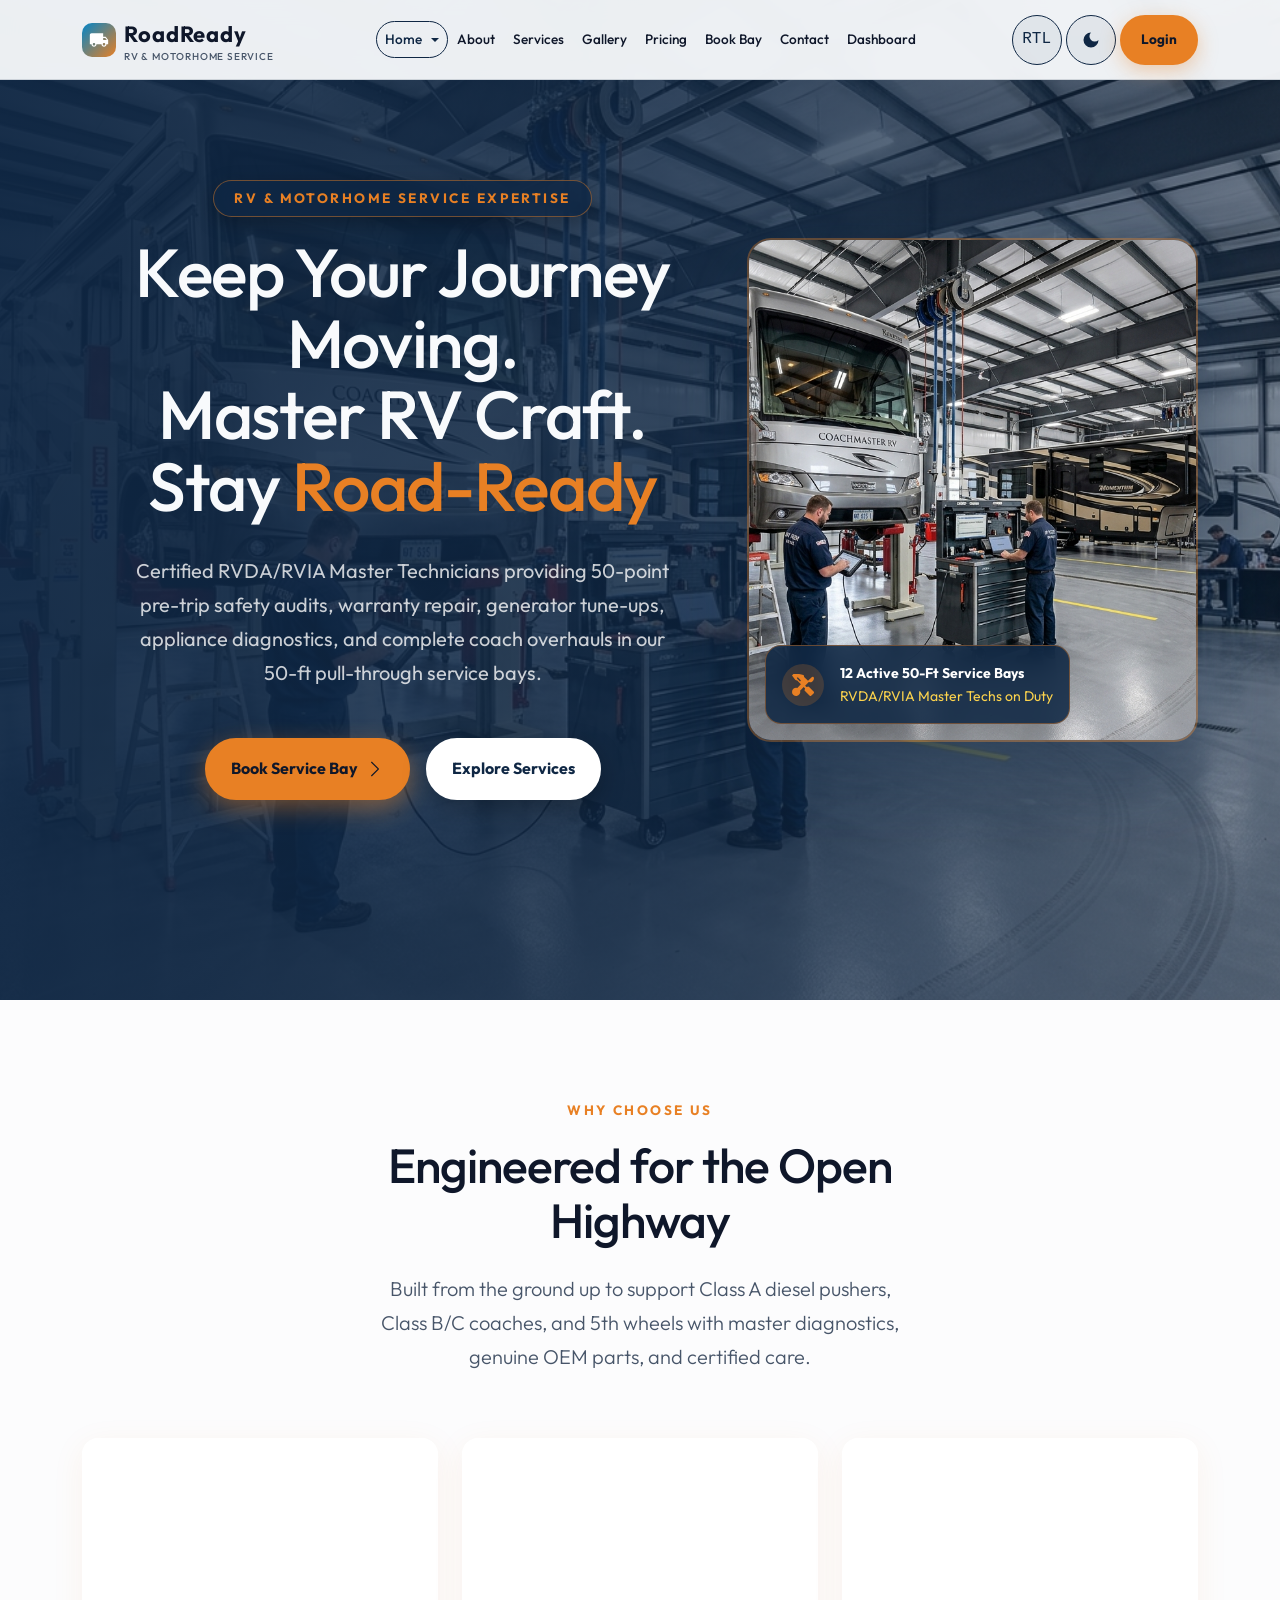
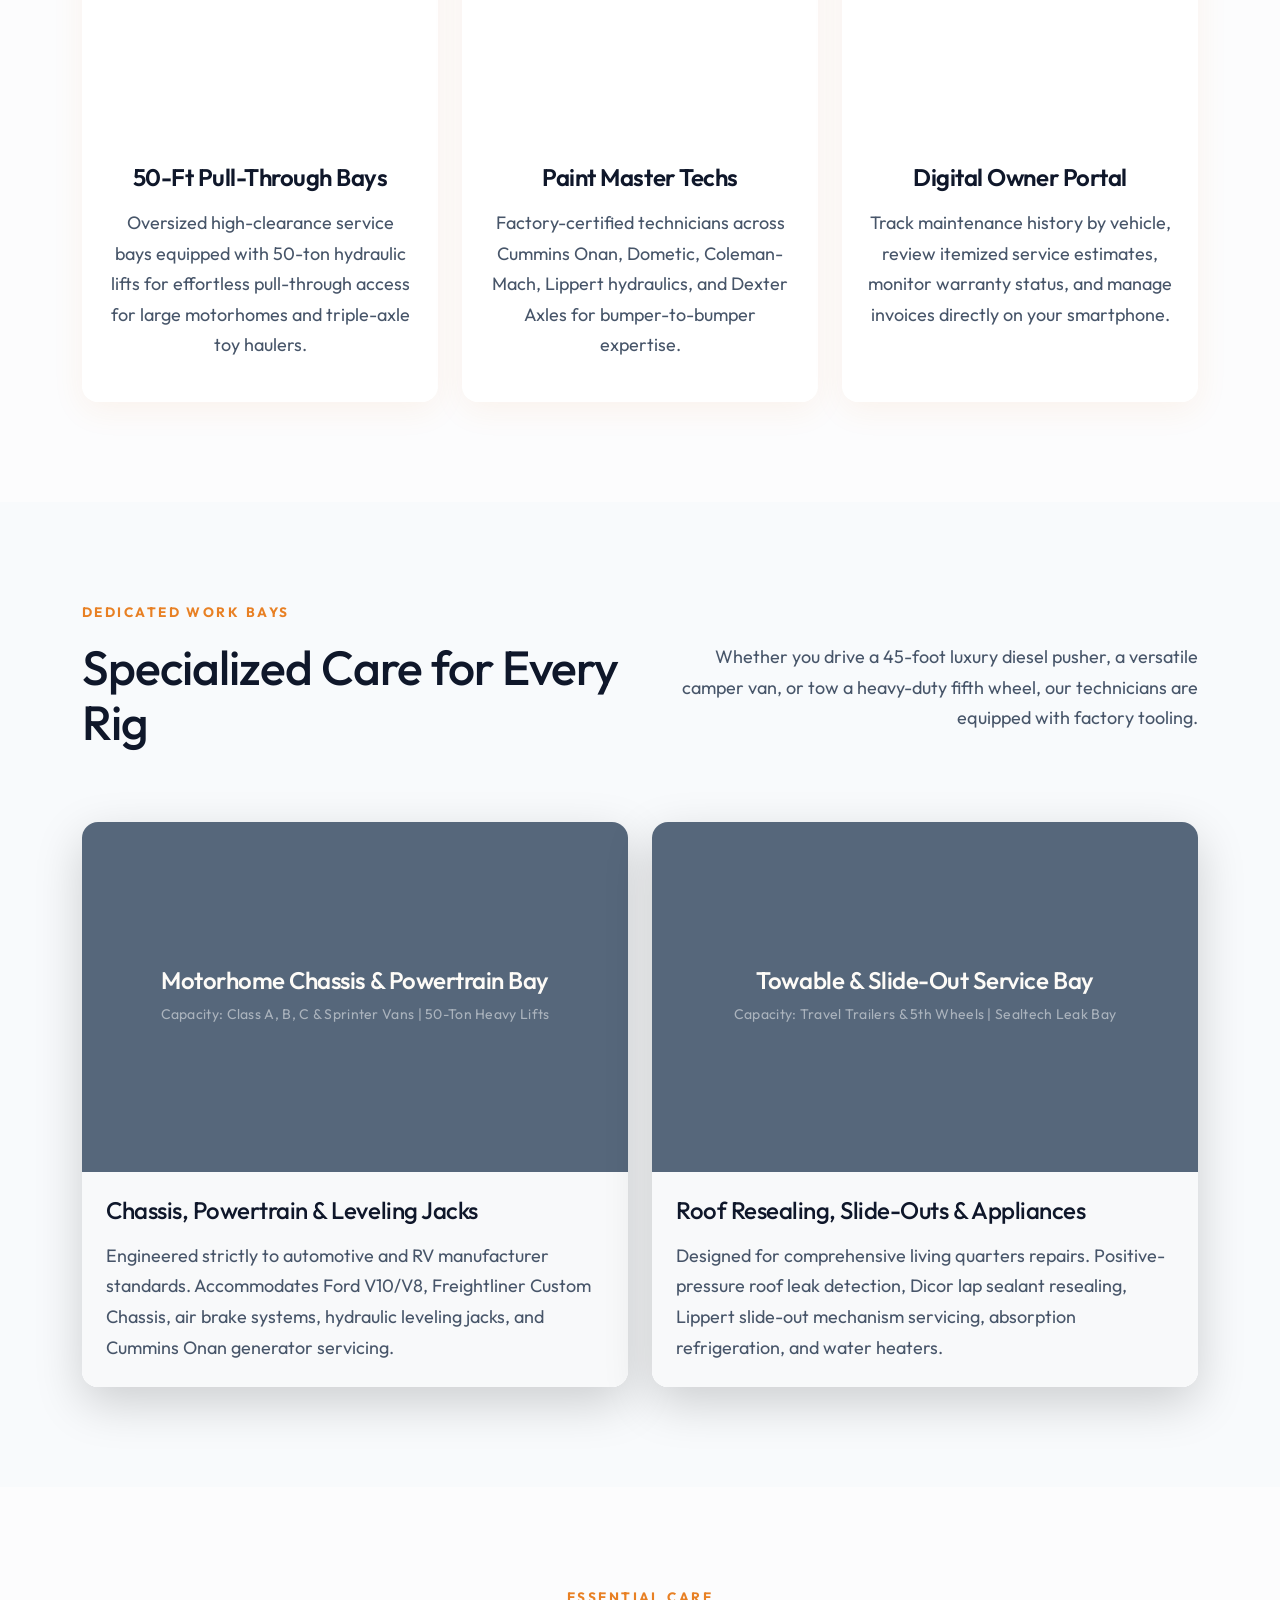
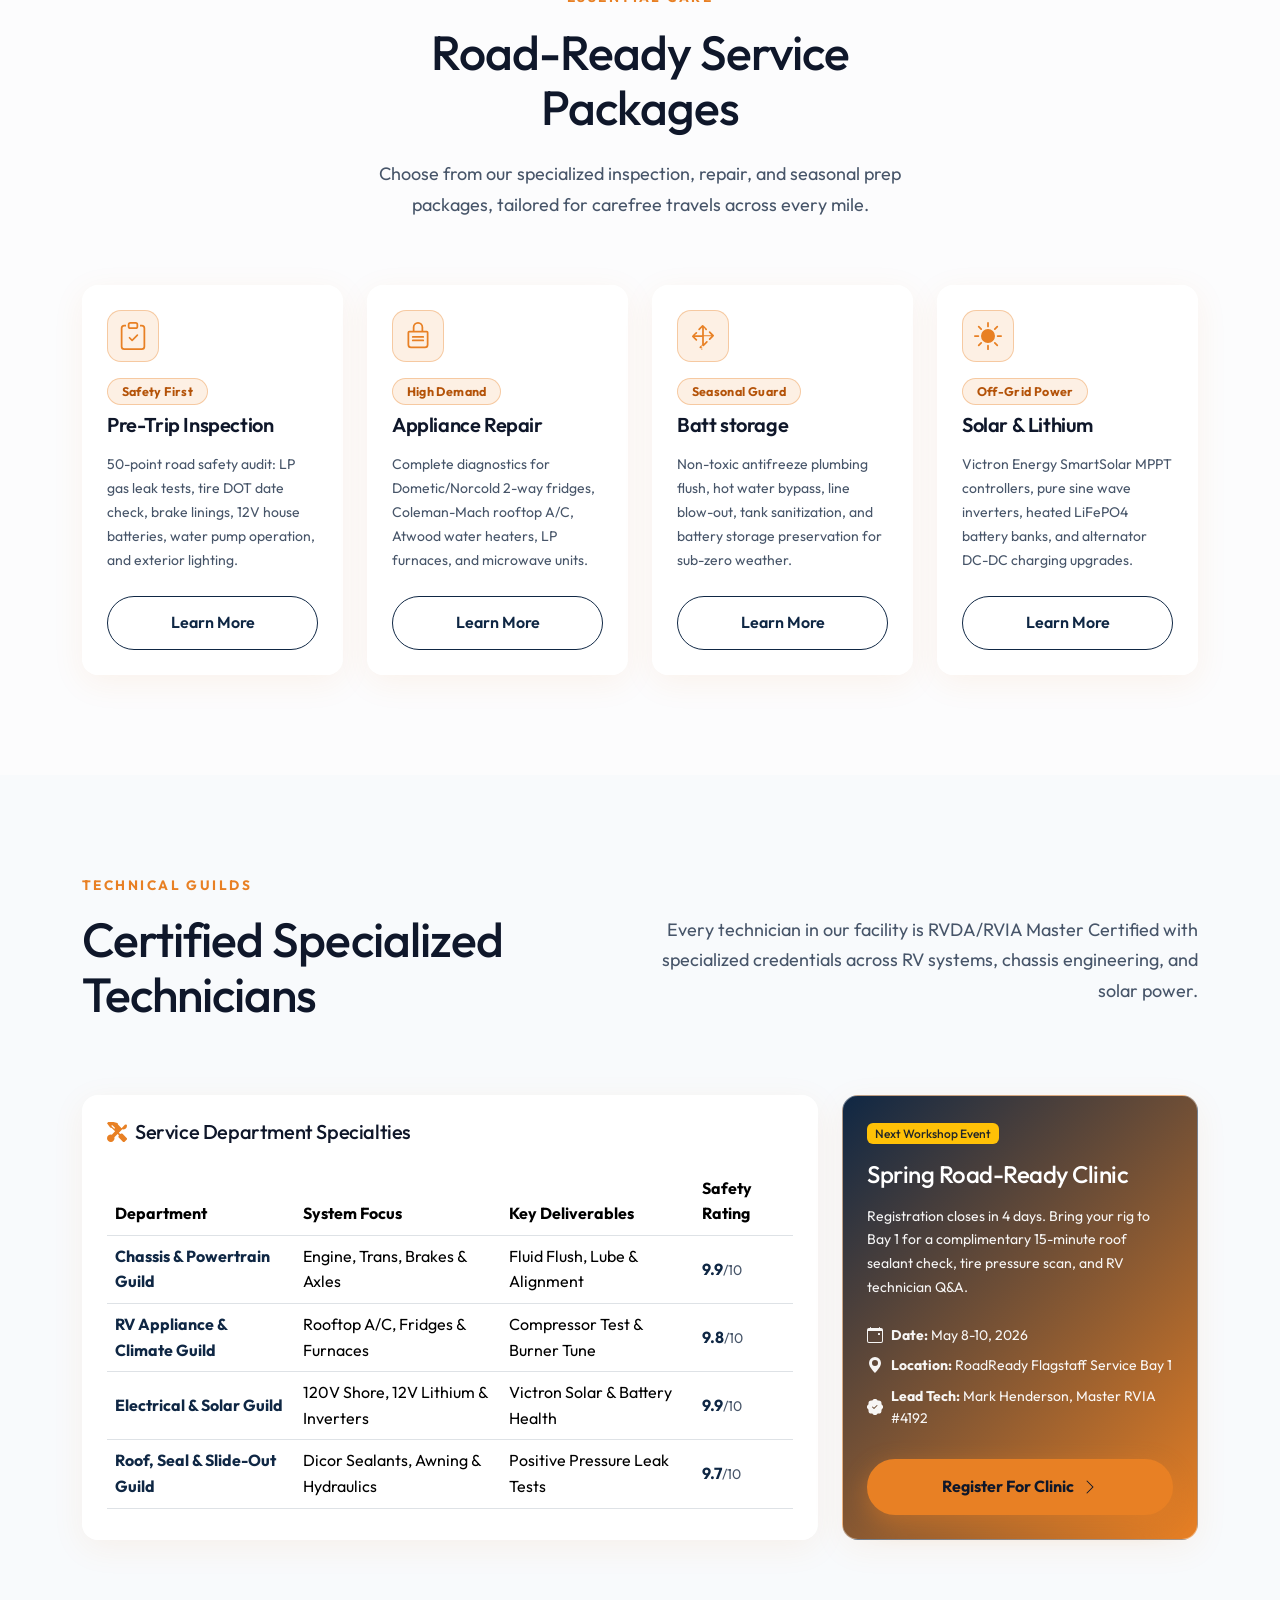
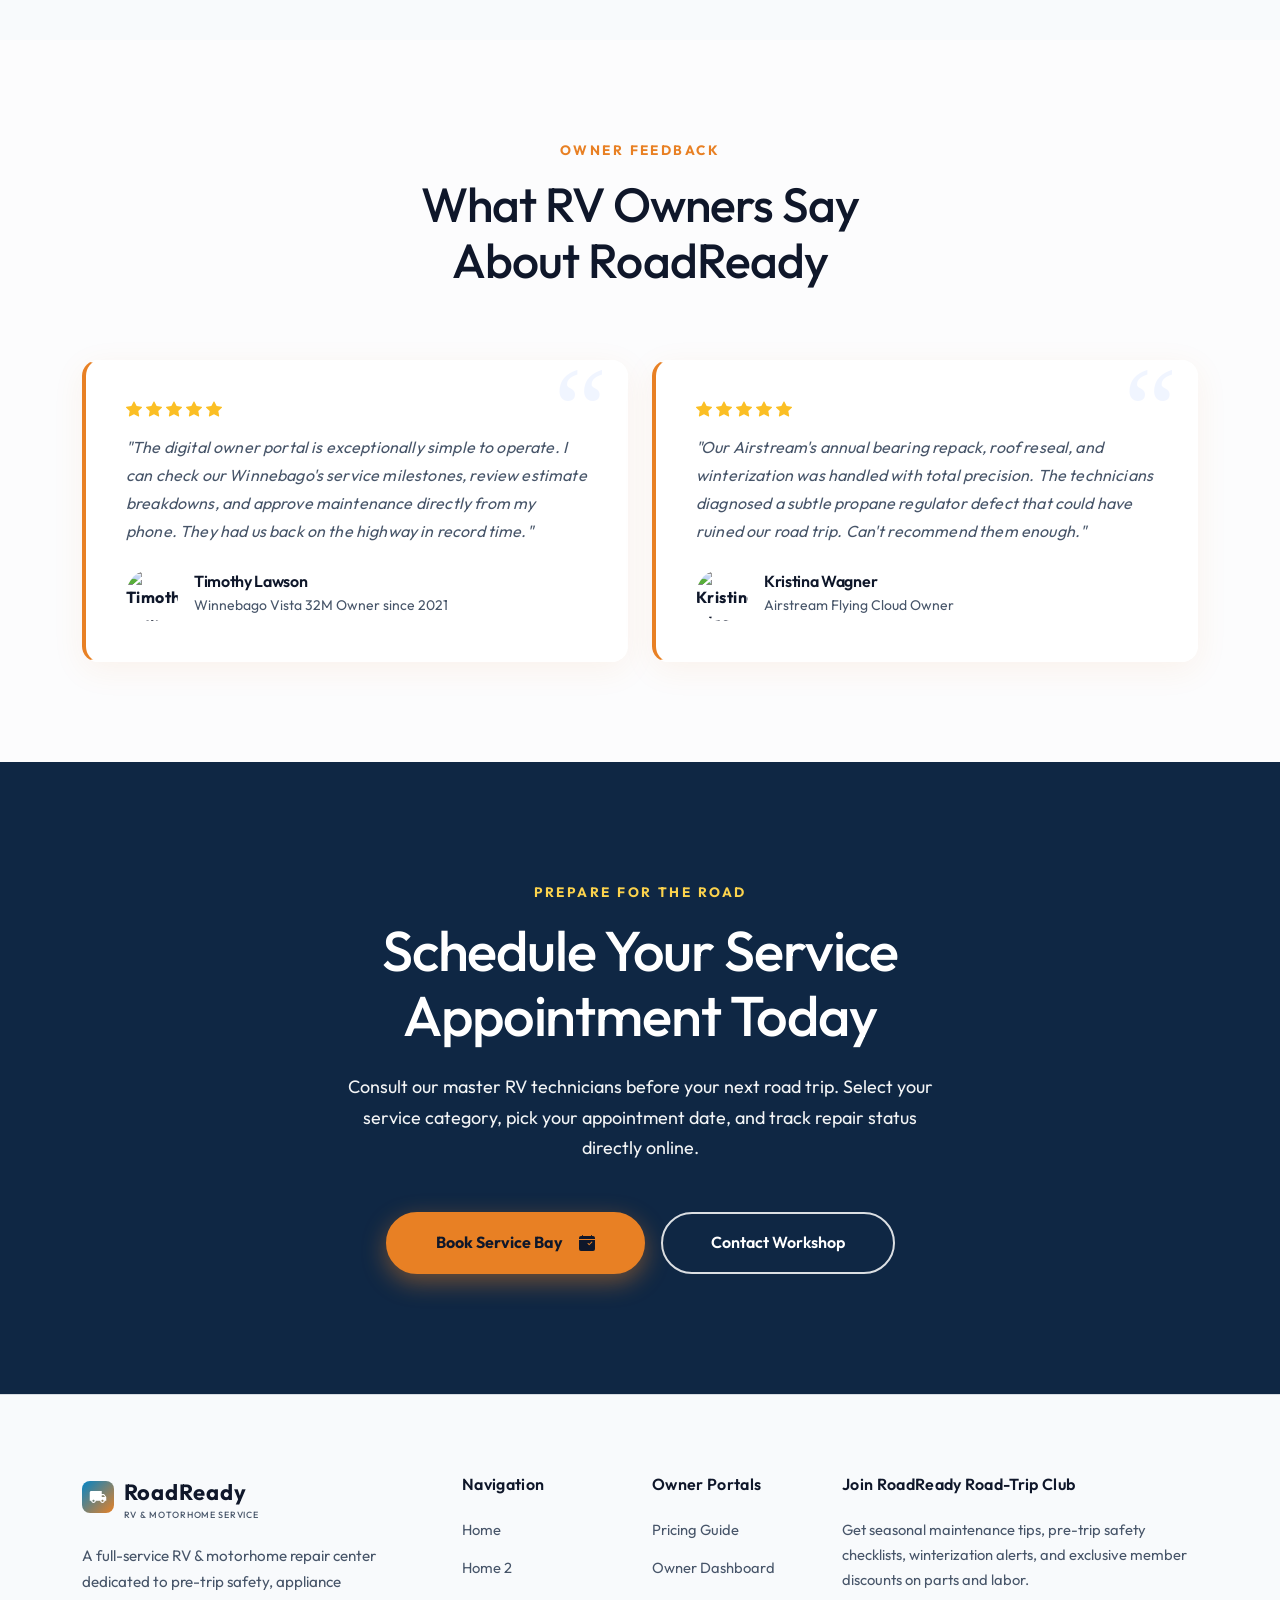
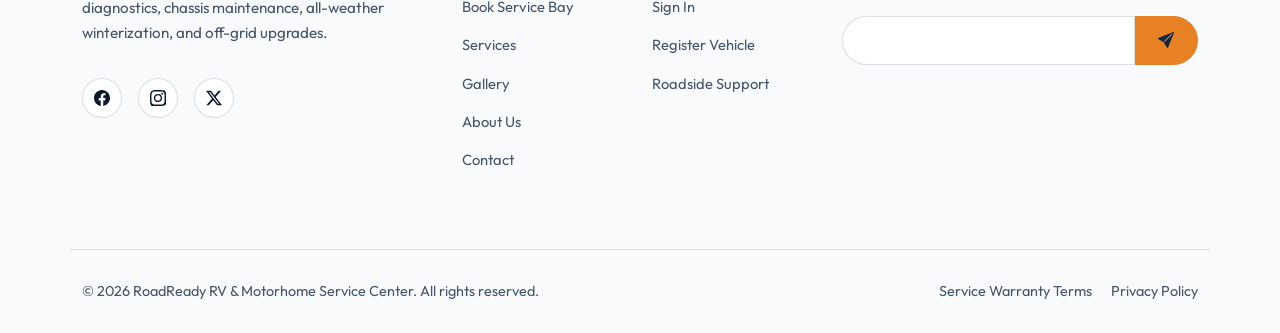
==== commit cd92f520: "U" ====
--- a/index.html
+++ b/index.html
@@ -473,7 +473,7 @@
                 </li>
               </ul>
             </div>
-            <a href="booking.html?type=clinic" class="btn-premium-secondary w-100 justify-content-center">Register For Clinic <svg xmlns="http://www.w3.org/2000/svg" width="16" height="16" fill="currentColor" class="bi bi-chevron-right" viewBox="0 0 16 16"><path fill-rule="evenodd" d="M4.646 1.646a.5.5 0 0 1 .708 0l6 6a.5.5 0 0 1 0 .708l-6 6a.5.5 0 0 1-.708-.708L10.293 8 4.646 2.354a.5.5 0 0 1 0-.708z"/></svg></a>
+            <a href="booking.html?type=clinic" class="btn-premium-primary w-100 justify-content-center">Register For Clinic <svg xmlns="http://www.w3.org/2000/svg" width="16" height="16" fill="currentColor" class="bi bi-chevron-right" viewBox="0 0 16 16"><path fill-rule="evenodd" d="M4.646 1.646a.5.5 0 0 1 .708 0l6 6a.5.5 0 0 1 0 .708l-6 6a.5.5 0 0 1-.708-.708L10.293 8 4.646 2.354a.5.5 0 0 1 0-.708z"/></svg></a>
           </div>
         </div>
       </div>
@@ -549,7 +549,7 @@
       <h2 class="text-white mb-4 mx-auto" style="max-width: 700px;">Schedule Your Service Appointment Today</h2>
       <p class="text-white mb-5 mx-auto" style="max-width: 600px; opacity: 0.95;">Consult our master RV technicians before your next road trip. Select your service category, pick your appointment date, and track repair status directly online.</p>
       <div class="d-flex justify-content-center gap-3 flex-wrap">
-        <a href="booking.html" class="btn-premium-secondary py-3 px-5">Book Service Bay <svg xmlns="http://www.w3.org/2000/svg" width="16" height="16" fill="currentColor" class="bi bi-calendar-event-fill me-2" viewBox="0 0 16 16"><path d="M4 .5a.5.5 0 0 0-1 0V1H2a2 2 0 0 0-2 2v1h16V3a2 2 0 0 0-2-2h-1V.5a.5.5 0 0 0-1 0V1H4zM16 14V5H0v9a2 2 0 0 0 2 2h12a2 2 0 0 0 2-2zM8.5 8.5a.5.5 0 0 1 .8-.4l.9.9 2.4-2.4a.5.5 0 0 1 .7.7L10.5 10a.5.5 0 0 1-.7 0z"/></svg></a>
+        <a href="booking.html" class="btn-premium-primary py-3 px-5">Book Service Bay <svg xmlns="http://www.w3.org/2000/svg" width="16" height="16" fill="currentColor" class="bi bi-calendar-event-fill ms-2" viewBox="0 0 16 16"><path d="M4 .5a.5.5 0 0 0-1 0V1H2a2 2 0 0 0-2 2v1h16V3a2 2 0 0 0-2-2h-1V.5a.5.5 0 0 0-1 0V1H4zM16 14V5H0v9a2 2 0 0 0 2 2h12a2 2 0 0 0 2-2zM8.5 8.5a.5.5 0 0 1 .8-.4l.9.9 2.4-2.4a.5.5 0 0 1 .7.7L10.5 10a.5.5 0 0 1-.7 0z"/></svg></a>
         <a href="contact.html" class="btn-premium-outline py-3 px-5 btn-home1-contrast">Contact Workshop</a>
       </div>
     </div>
--- a/assets/css/style.css
+++ b/assets/css/style.css
@@ -103,21 +103,23 @@
   border-color: rgba(var(--electric-blue-rgb), 0.25);
 }
 
-/* Premium Buttons */
+/* Premium Buttons - Consistent Primary Amber Brand Accent */
 .btn-premium-primary {
-  background: var(--primary);
-  color: var(--text-light);
-  font-weight: 500;
+  background: var(--accent);
+  color: #0F172A !important;
+  font-weight: 700;
   padding: 0.8rem 2rem;
   border-radius: 50px;
-  border: 1px solid var(--primary);
+  border: 2px solid var(--accent);
   display: inline-flex;
   align-items: center;
   gap: 0.5rem;
   position: relative;
   overflow: hidden;
   z-index: 1;
+  box-shadow: 0 6px 20px rgba(232, 128, 36, 0.35);
   transition: var(--transition-smooth);
+  text-decoration: none;
 }
 
 .btn-premium-primary::before {
@@ -125,19 +127,18 @@
   position: absolute;
   top: 0; left: 0;
   width: 100%; height: 100%;
-  background: var(--electric-blue);
+  background: #ff9436;
   z-index: -1;
   transform: scaleX(0);
   transform-origin: right;
-  transition: transform 0.5s cubic-bezier(0.16, 1, 0.3, 1);
+  transition: transform 0.4s cubic-bezier(0.16, 1, 0.3, 1);
 }
 
 .btn-premium-primary:hover {
-  color: var(--primary);
-  border-color: var(--electric-blue);
-  box-shadow: 0 12px 28px rgba(0, 82, 255, 0.35);
+  color: #0F172A !important;
+  border-color: #ff9436;
+  box-shadow: 0 12px 28px rgba(232, 128, 36, 0.55);
   transform: translateY(-2px);
-  letter-spacing: 0.01em;
 }
 
 .btn-premium-primary:hover::before {
@@ -145,46 +146,61 @@
   transform-origin: left;
 }
 
+.btn-premium-primary svg {
+  fill: currentColor;
+}
+
 .btn-premium-secondary {
   background: var(--accent);
+  color: #0F172A !important;
+  font-weight: 700;
+  padding: 0.8rem 2rem;
+  border-radius: 50px;
+  border: 2px solid var(--accent);
+  display: inline-flex;
+  align-items: center;
+  gap: 0.5rem;
+  box-shadow: 0 6px 20px rgba(232, 128, 36, 0.35);
+  transition: var(--transition-smooth);
+  text-decoration: none;
+}
+
+.btn-premium-secondary:hover {
+  background: #ff9436;
+  color: #0F172A !important;
+  border-color: #ff9436;
+  transform: translateY(-2px);
+  box-shadow: 0 12px 28px rgba(232, 128, 36, 0.55);
+}
+
+.btn-premium-secondary svg {
+  fill: currentColor;
+}
+
+.btn-premium-outline {
+  background: transparent;
   color: var(--primary);
   font-weight: 600;
   padding: 0.8rem 2rem;
   border-radius: 50px;
-  border: 1px solid var(--accent);
+  border: 1.5px solid var(--primary);
   display: inline-flex;
   align-items: center;
   gap: 0.5rem;
   transition: var(--transition-smooth);
-}
-
-.btn-premium-secondary:hover {
-  background: var(--primary);
-  color: var(--accent);
+  text-decoration: none;
+}
+
+.btn-premium-outline:hover {
+  background: var(--accent);
+  color: #0F172A !important;
   border-color: var(--accent);
   transform: translateY(-2px);
-  box-shadow: 0 12px 28px rgba(10, 30, 54, 0.35);
-}
-
-.btn-premium-outline {
-  background: transparent;
-  color: var(--text-main);
-  font-weight: 500;
-  padding: 0.8rem 2rem;
-  border-radius: 50px;
-  border: 1.5px solid var(--border-color);
-  display: inline-flex;
-  align-items: center;
-  gap: 0.5rem;
-  transition: var(--transition-smooth);
-}
-
-.btn-premium-outline:hover {
-  background: var(--electric-blue);
-  color: var(--primary);
-  border-color: var(--electric-blue);
-  transform: translateY(-2px);
-  box-shadow: 0 12px 28px rgba(0, 82, 255, 0.3);
+  box-shadow: 0 12px 28px rgba(232, 128, 36, 0.35);
+}
+
+.btn-premium-outline svg {
+  fill: currentColor;
 }
 
 .btn-home1-contrast {
@@ -258,34 +274,28 @@
   margin-bottom: 0.85rem;
   transition: var(--transition-smooth);
   flex-shrink: 0;
-}
-
-.service-icon-box.icon-amber {
   background: rgba(232, 128, 36, 0.12);
   color: var(--accent);
   border: 1px solid rgba(232, 128, 36, 0.35);
 }
 
-.service-icon-box.icon-blue {
-  background: rgba(2, 132, 199, 0.12);
-  color: var(--electric-blue);
-  border: 1px solid rgba(2, 132, 199, 0.35);
-}
-
-.service-icon-box.icon-cyan {
-  background: rgba(6, 182, 212, 0.12);
-  color: #0891B2;
-  border: 1px solid rgba(6, 182, 212, 0.35);
-}
-
+.service-icon-box.icon-amber,
+.service-icon-box.icon-blue,
+.service-icon-box.icon-cyan,
 .service-icon-box.icon-orange {
-  background: rgba(245, 158, 11, 0.12);
-  color: #D97706;
-  border: 1px solid rgba(245, 158, 11, 0.35);
+  background: rgba(232, 128, 36, 0.12);
+  color: var(--accent);
+  border: 1px solid rgba(232, 128, 36, 0.35);
+}
+
+.service-icon-box svg {
+  fill: currentColor;
 }
 
 .glass-card:hover .service-icon-box {
   transform: scale(1.08) translateY(-2px);
+  background: rgba(232, 128, 36, 0.2);
+  border-color: var(--accent);
 }
 
 /* Home 2 Service Center Bay Card Styles */
@@ -322,11 +332,11 @@
 }
 
 .section-tag {
-  color: var(--primary);
+  color: var(--accent) !important;
   font-size: 0.85rem;
   text-transform: uppercase;
   letter-spacing: 0.18em;
-  font-weight: 600;
+  font-weight: 700;
   display: block;
   margin-bottom: 1rem;
 }
@@ -358,6 +368,71 @@
   text-shadow: none !important;
 }
 
+/* High visibility buttons inside pre-footer & primary navy sections */
+section.bg-primary .btn-premium-primary,
+section.bg-primary .btn-premium-secondary,
+.bg-primary .btn-premium-primary,
+.bg-primary .btn-premium-secondary {
+  background: var(--accent) !important;
+  color: #0F172A !important;
+  border: 2px solid var(--accent) !important;
+  font-weight: 700 !important;
+  box-shadow: 0 8px 25px rgba(232, 128, 36, 0.45) !important;
+}
+
+section.bg-primary .btn-premium-primary:hover,
+section.bg-primary .btn-premium-secondary:hover,
+.bg-primary .btn-premium-primary:hover,
+.bg-primary .btn-premium-secondary:hover {
+  background: #ff9436 !important;
+  border-color: #ff9436 !important;
+  color: #0F172A !important;
+  box-shadow: 0 12px 30px rgba(232, 128, 36, 0.65) !important;
+}
+
+section.bg-primary .btn-home1-contrast,
+.bg-primary .btn-home1-contrast {
+  color: #FFFFFF !important;
+  border: 2px solid rgba(255, 255, 255, 0.85) !important;
+  background: transparent !important;
+  font-weight: 600 !important;
+}
+
+section.bg-primary .btn-home1-contrast:hover,
+.bg-primary .btn-home1-contrast:hover {
+  background: #FFFFFF !important;
+  color: var(--primary) !important;
+  border-color: #FFFFFF !important;
+  box-shadow: 0 10px 25px rgba(255, 255, 255, 0.25) !important;
+}
+
+/* Facility specification badges on About page */
+.facility-spec-tag {
+  display: inline-flex;
+  align-items: center;
+  gap: 0.5rem;
+  background: rgba(232, 128, 36, 0.12);
+  border: 1.5px solid rgba(232, 128, 36, 0.35);
+  color: #B45309;
+  font-weight: 700;
+  font-size: 0.85rem;
+  letter-spacing: 0.02em;
+  padding: 0.5rem 1.15rem;
+  border-radius: 50px;
+  transition: var(--transition-fast);
+}
+
+.facility-spec-tag:hover {
+  background: rgba(232, 128, 36, 0.2);
+  border-color: var(--accent);
+  transform: translateY(-1px);
+}
+
+.facility-spec-tag svg {
+  fill: var(--accent);
+  flex-shrink: 0;
+}
+
 .text-main {
   color: var(--text-main) !important;
 }
@@ -646,6 +721,8 @@
     margin-bottom: 0.75rem;
     width: 100%;
     display: flex;
+    flex-direction: column;
+    align-items: center;
     justify-content: center;
   }
   
@@ -1211,8 +1288,16 @@
   padding: 70px 0 50px;
 }
 
+/* ── Pricing & Booking Hero ── */
+.pricing-hero, .booking-hero {
+  background-color: var(--primary);
+}
+.pricing-hero .page-hero-content, .booking-hero .page-hero-content {
+  padding: 80px 0 60px;
+}
+
 /* ── Responsive Heights and Background Splits ── */
-.about-hero, .services-hero, .gallery-hero, .contact-hero {
+.about-hero, .services-hero, .gallery-hero, .contact-hero, .pricing-hero, .booking-hero {
   min-height: 380px;
 }
 
@@ -1242,7 +1327,7 @@
 
 /* 1024px and 1440px breakpoint: height increase and clear background image to split layout */
 @media (min-width: 1024px) {
-  .about-hero, .services-hero, .gallery-hero, .contact-hero {
+  .about-hero, .services-hero, .gallery-hero, .contact-hero, .pricing-hero, .booking-hero {
     min-height: 520px;
     background-image: none !important;
     background-color: var(--primary) !important;
@@ -1275,7 +1360,7 @@
 }
 
 @media (min-width: 1440px) {
-  .about-hero, .services-hero, .gallery-hero, .contact-hero {
+  .about-hero, .services-hero, .gallery-hero, .contact-hero, .pricing-hero, .booking-hero {
     min-height: 600px;
   }
 }
@@ -1453,12 +1538,15 @@
   box-shadow: 0 18px 40px rgba(0, 0, 0, 0.25);
 }
 body.home-2-page .home-2-membership .membership-card.featured {
-  border-color: var(--accent) !important;
-  background: rgba(204, 255, 0, 0.05) !important;
+  border: 2px solid var(--accent) !important;
+  background: #FFFFFF !important;
+  box-shadow: 0 20px 45px rgba(232, 128, 36, 0.16) !important;
   position: relative;
 }
 body.home-2-page.dark-mode .home-2-membership .membership-card.featured {
-  background: rgba(204, 255, 0, 0.08) !important;
+  background: rgba(18, 30, 49, 0.88) !important;
+  border: 2px solid var(--accent) !important;
+  box-shadow: 0 20px 45px rgba(0, 0, 0, 0.35) !important;
 }
 body.home-2-page .home-2-membership .membership-card .membership-badge {
   position: absolute;
@@ -1467,6 +1555,11 @@
   transform: translate(-50%, -50%);
   margin: 0 !important;
   z-index: 10;
+  background: var(--accent) !important;
+  color: #0F172A !important;
+  font-weight: 700 !important;
+  padding: 0.4rem 1rem !important;
+  border-radius: 50px !important;
 }
 body.home-2-page:not(.dark-mode) .home-2-membership .membership-card .text-white,
 body.home-2-page:not(.dark-mode) .home-2-membership .membership-card .text-white-50,
@@ -1475,6 +1568,53 @@
 body.home-2-page:not(.dark-mode) .home-2-membership .membership-card h4,
 body.home-2-page:not(.dark-mode) .home-2-membership .membership-card li {
   color: var(--text-main) !important;
+}
+
+/* Transparent Rates button styling & crystal-clear hover contrast */
+body.home-2-page .home-2-membership .membership-card .btn-premium-outline {
+  color: var(--primary) !important;
+  border: 2px solid var(--primary) !important;
+  font-weight: 700 !important;
+}
+body.home-2-page .home-2-membership .membership-card .btn-premium-outline:hover {
+  background: var(--accent) !important;
+  color: #0F172A !important;
+  border-color: var(--accent) !important;
+  box-shadow: 0 10px 25px rgba(232, 128, 36, 0.45) !important;
+  transform: translateY(-2px);
+}
+body.home-2-page .home-2-membership .membership-card .btn-premium-primary,
+body.home-2-page .home-2-membership .membership-card .btn-premium-secondary {
+  background: var(--accent) !important;
+  color: #0F172A !important;
+  border: 2px solid var(--accent) !important;
+  font-weight: 700 !important;
+  box-shadow: 0 8px 24px rgba(232, 128, 36, 0.4) !important;
+}
+body.home-2-page .home-2-membership .membership-card .btn-premium-primary:hover,
+body.home-2-page .home-2-membership .membership-card .btn-premium-secondary:hover {
+  background: #ff9436 !important;
+  color: #0F172A !important;
+  border-color: #ff9436 !important;
+  box-shadow: 0 12px 30px rgba(232, 128, 36, 0.6) !important;
+  transform: translateY(-2px);
+}
+
+body.home-2-page.dark-mode .home-2-membership .membership-card .btn-premium-outline {
+  color: #F8FAFC !important;
+  border-color: rgba(255, 255, 255, 0.4) !important;
+}
+body.home-2-page.dark-mode .home-2-membership .membership-card .btn-premium-outline:hover {
+  background: var(--accent) !important;
+  color: #0F172A !important;
+  border-color: var(--accent) !important;
+  box-shadow: 0 10px 25px rgba(245, 158, 11, 0.45) !important;
+}
+body.home-2-page.dark-mode .home-2-membership .membership-card .btn-premium-primary:hover,
+body.home-2-page.dark-mode .home-2-membership .membership-card .btn-premium-secondary:hover {
+  background: #FCD34D !important;
+  color: #0F172A !important;
+  border-color: #FCD34D !important;
 }
 
 /* Home-2 gallery header in light mode */
@@ -1661,7 +1801,9 @@
   .about-hero .page-hero-content,
   .services-hero .page-hero-content,
   .gallery-hero .page-hero-content,
-  .contact-hero .page-hero-content {
+  .contact-hero .page-hero-content,
+  .pricing-hero .page-hero-content,
+  .booking-hero .page-hero-content {
     text-align: center;
   }
 
@@ -1837,50 +1979,7 @@
 /* ==========================================================================
    Home 2 Responsive Hero Enhancements (under 992px)
    ========================================================================== */
-@media (max-width: 991.98px) {
-  body.home-2-page .hero-luxury {
-    background-image: none !important;
-    background-color: var(--bg-main) !important;
-    min-height: auto !important;
-    padding-top: calc(var(--header-height) + 3rem) !important;
-    padding-bottom: 4rem !important;
-  }
-  
-  body.home-2-page .hero-luxury-overlay {
-    display: none !important;
-  }
-
-  /* Force dark main text in light mode since dark background is removed */
-  body.home-2-page:not(.dark-mode) .hero-luxury h1,
-  body.home-2-page:not(.dark-mode) .hero-luxury .text-white {
-    color: var(--text-main) !important;
-  }
-
-  body.home-2-page:not(.dark-mode) .hero-luxury .gradient-text-neon {
-    background: linear-gradient(90deg, var(--primary) 0%, var(--accent) 100%) !important;
-    -webkit-background-clip: text !important;
-    background-clip: text !important;
-    -webkit-text-fill-color: transparent !important;
-    color: transparent !important;
-  }
-
-  body.home-2-page:not(.dark-mode) .hero-luxury .lead,
-  body.home-2-page:not(.dark-mode) .hero-luxury .text-white-50,
-  body.home-2-page:not(.dark-mode) .hero-luxury p {
-    color: var(--text-muted) !important;
-  }
-  
-  /* Outline button correction on mobile in light mode */
-  body.home-2-page:not(.dark-mode) .hero-luxury .btn-home1-contrast {
-    color: var(--primary) !important;
-    border-color: var(--border-color) !important;
-  }
-  body.home-2-page:not(.dark-mode) .hero-luxury .btn-home1-contrast:hover {
-    color: #ffffff !important;
-    background: var(--electric-blue) !important;
-    border-color: var(--electric-blue) !important;
-  }
-}
+/* Mobile hero overrides removed to keep web view consistency */
 
 /* Mobile Hero Image Styling */
 .hero-luxury-mobile-img-wrapper {
@@ -1922,29 +2021,32 @@
    Theme & Time Badges - High Contrast & Fixed Equal Width Alignment
    ========================================================================== */
 .theme-badge {
-  font-weight: 600;
+  font-weight: 700;
   padding: 0.4rem 0.85rem;
   border-radius: 50px;
   font-size: 0.78rem;
-  letter-spacing: 0.02em;
+  letter-spacing: 0.03em;
   display: inline-block;
-}
-.theme-badge-secondary {
-  background-color: #2d3748;
-  color: #ffffff;
-  border: 1px solid #4a5568;
-}
-.theme-badge-primary {
-  background-color: var(--primary);
-  color: #ffffff;
-}
-.theme-badge-accent {
-  background-color: var(--accent);
-  color: #081c15;
-}
+  background: rgba(232, 128, 36, 0.12);
+  color: #B45309;
+  border: 1px solid rgba(232, 128, 36, 0.35);
+}
+.theme-badge-secondary,
+.theme-badge-primary,
+.theme-badge-accent,
 .theme-badge-info {
-  background-color: #0284c7;
-  color: #ffffff;
+  background: rgba(232, 128, 36, 0.12);
+  color: #B45309;
+  border: 1px solid rgba(232, 128, 36, 0.35);
+}
+body.dark-mode .theme-badge,
+body.dark-mode .theme-badge-secondary,
+body.dark-mode .theme-badge-primary,
+body.dark-mode .theme-badge-accent,
+body.dark-mode .theme-badge-info {
+  background: rgba(245, 158, 11, 0.18) !important;
+  color: #FCD34D !important;
+  border-color: rgba(245, 158, 11, 0.45) !important;
 }
 
 .time-badge {
@@ -2071,3 +2173,23 @@
 
 
 
+
+/* Password Toggle Button Hover */
+.toggle-pwd-btn {
+  transition: all 0.3s ease;
+  cursor: pointer;
+}
+.toggle-pwd-btn:hover {
+  background-color: rgba(255, 255, 255, 0.25) !important;
+  color: var(--accent) !important;
+  border-color: var(--accent) !important;
+}
+.toggle-pwd-btn svg {
+  transition: transform 0.25s ease, fill 0.25s ease, color 0.25s ease;
+}
+.toggle-pwd-btn:hover svg {
+  transform: scale(1.2) !important;
+  fill: var(--accent) !important;
+  color: var(--accent) !important;
+}
+
--- a/assets/css/dark-mode.css
+++ b/assets/css/dark-mode.css
@@ -178,28 +178,51 @@
   color: var(--accent);
 }
 
+body.dark-mode .btn-premium-primary,
+body.dark-mode .btn-premium-secondary,
+body.dark-mode .btn-hero-primary {
+  background-color: var(--accent) !important;
+  color: #0F172A !important;
+  border-color: var(--accent) !important;
+  font-weight: 700 !important;
+}
+
 body.dark-mode .btn-premium-primary:hover,
+body.dark-mode .btn-premium-secondary:hover,
+body.dark-mode .btn-hero-primary:hover {
+  background-color: #FCD34D !important;
+  border-color: #FCD34D !important;
+  color: #0F172A !important;
+  box-shadow: 0 12px 28px rgba(245, 158, 11, 0.45) !important;
+}
+
+body.dark-mode .btn-premium-outline {
+  color: #F8FAFC !important;
+  border-color: rgba(255, 255, 255, 0.35) !important;
+}
+
 body.dark-mode .btn-premium-outline:hover {
   color: #0F172A !important;
   background-color: var(--accent) !important;
   border-color: var(--accent) !important;
-}
-
-body.dark-mode .btn-premium-outline {
-  color: var(--text-main) !important;
-  border-color: rgba(255, 255, 255, 0.3) !important;
-}
-
-body.dark-mode .btn-premium-secondary {
-  background-color: var(--accent) !important;
-  color: #0F172A !important;
-  border-color: var(--accent) !important;
-}
-
-body.dark-mode .btn-premium-secondary:hover {
-  background-color: #FCD34D !important;
+  box-shadow: 0 12px 28px rgba(245, 158, 11, 0.4) !important;
+}
+
+/* Facility specification badges in Dark Mode */
+body.dark-mode .facility-spec-tag {
+  background: rgba(245, 158, 11, 0.18) !important;
+  border-color: rgba(245, 158, 11, 0.45) !important;
+  color: #FCD34D !important;
+  box-shadow: 0 4px 14px rgba(0, 0, 0, 0.25);
+}
+
+body.dark-mode .facility-spec-tag:hover {
+  background: rgba(245, 158, 11, 0.28) !important;
   border-color: #FCD34D !important;
-  color: #0F172A !important;
+}
+
+body.dark-mode .facility-spec-tag svg {
+  fill: #FCD34D !important;
 }
 
 body.dark-mode .navbar-rallyx .dropdown-menu .dropdown-item,
@@ -319,6 +342,35 @@
   color: #FCD34D !important;
 }
 
+body.dark-mode section.bg-primary .btn-premium-primary,
+body.dark-mode section.bg-primary .btn-premium-secondary {
+  background-color: var(--accent) !important;
+  color: #0F172A !important;
+  border: 2px solid var(--accent) !important;
+  font-weight: 700 !important;
+  box-shadow: 0 8px 25px rgba(245, 158, 11, 0.4) !important;
+}
+
+body.dark-mode section.bg-primary .btn-premium-primary:hover,
+body.dark-mode section.bg-primary .btn-premium-secondary:hover {
+  background-color: #FCD34D !important;
+  border-color: #FCD34D !important;
+  color: #0F172A !important;
+}
+
+body.dark-mode section.bg-primary .btn-home1-contrast {
+  color: #FFFFFF !important;
+  border: 2px solid rgba(255, 255, 255, 0.85) !important;
+  background: transparent !important;
+  font-weight: 600 !important;
+}
+
+body.dark-mode section.bg-primary .btn-home1-contrast:hover {
+  background: #FFFFFF !important;
+  color: #0F172A !important;
+  border-color: #FFFFFF !important;
+}
+
 /* Table badges styling in dark mode */
 body.dark-mode .table .badge.bg-primary.text-primary {
   background-color: rgba(245, 158, 11, 0.15) !important;
